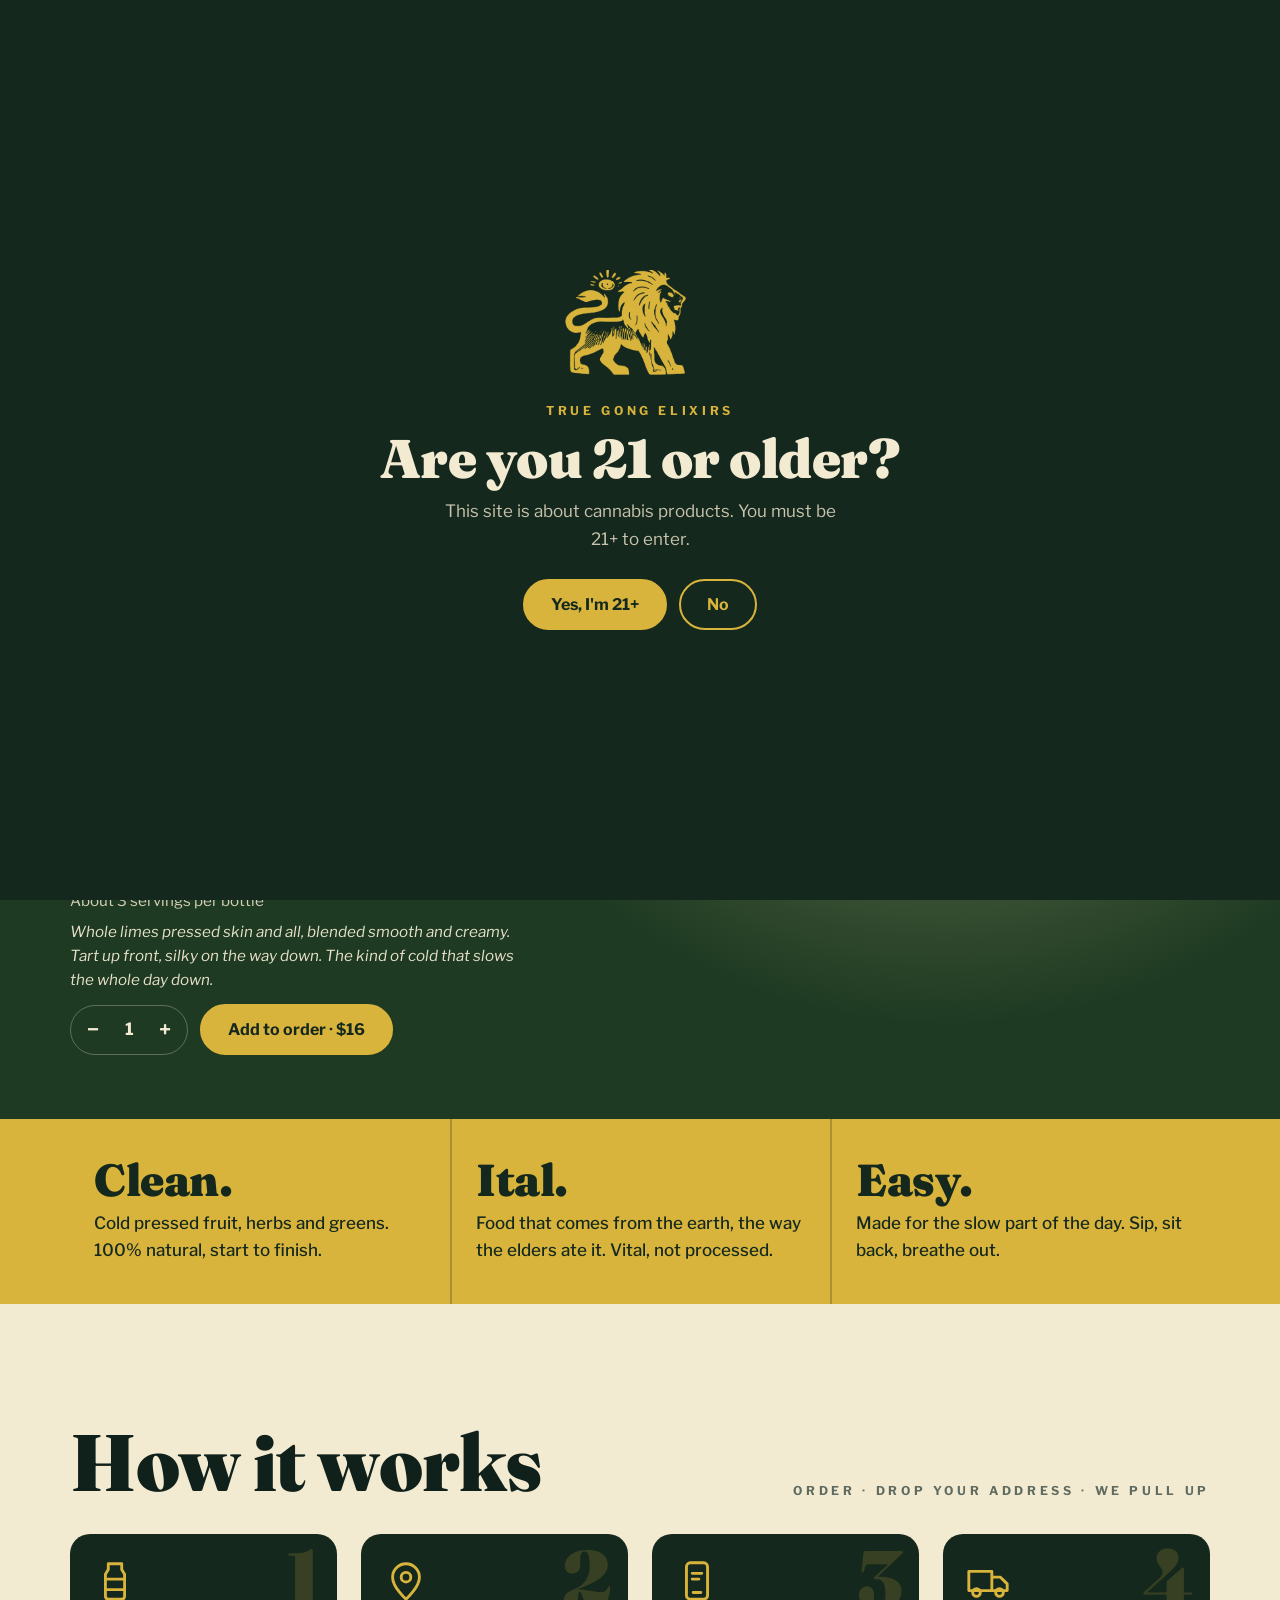
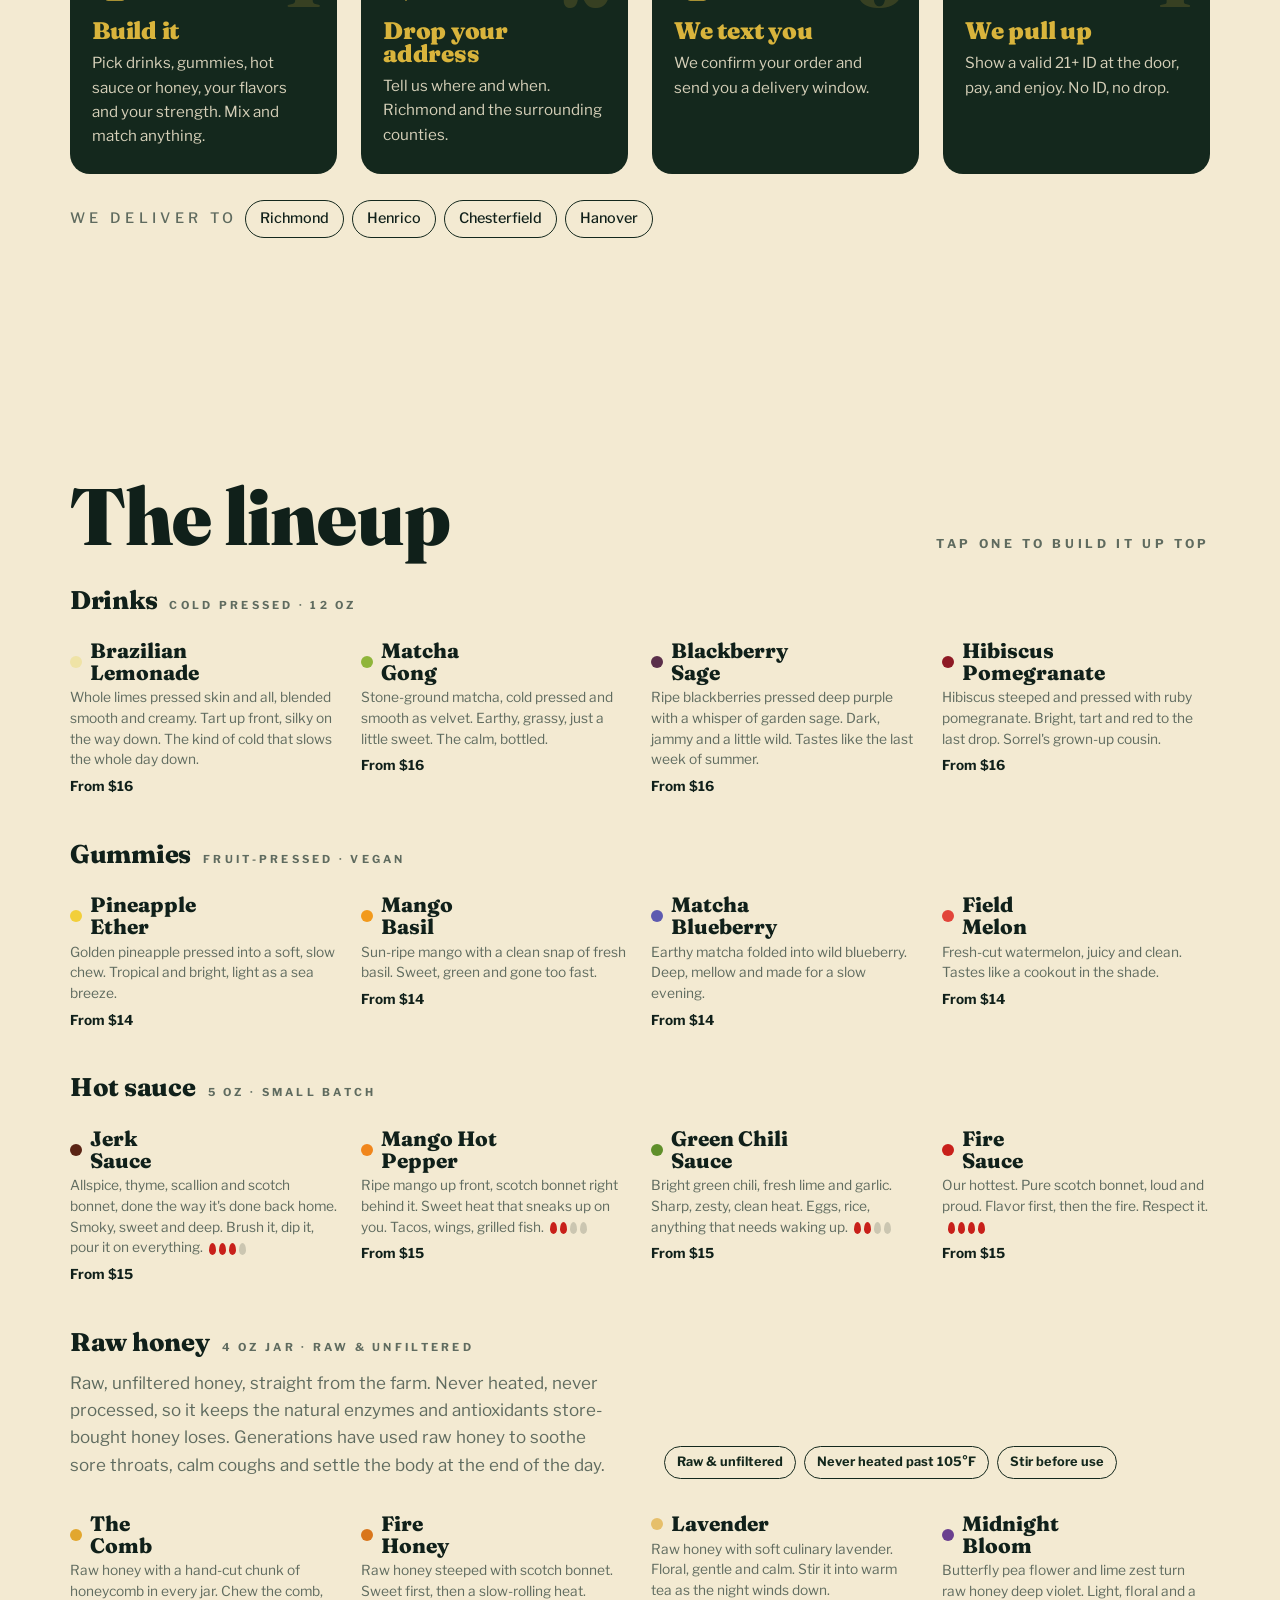
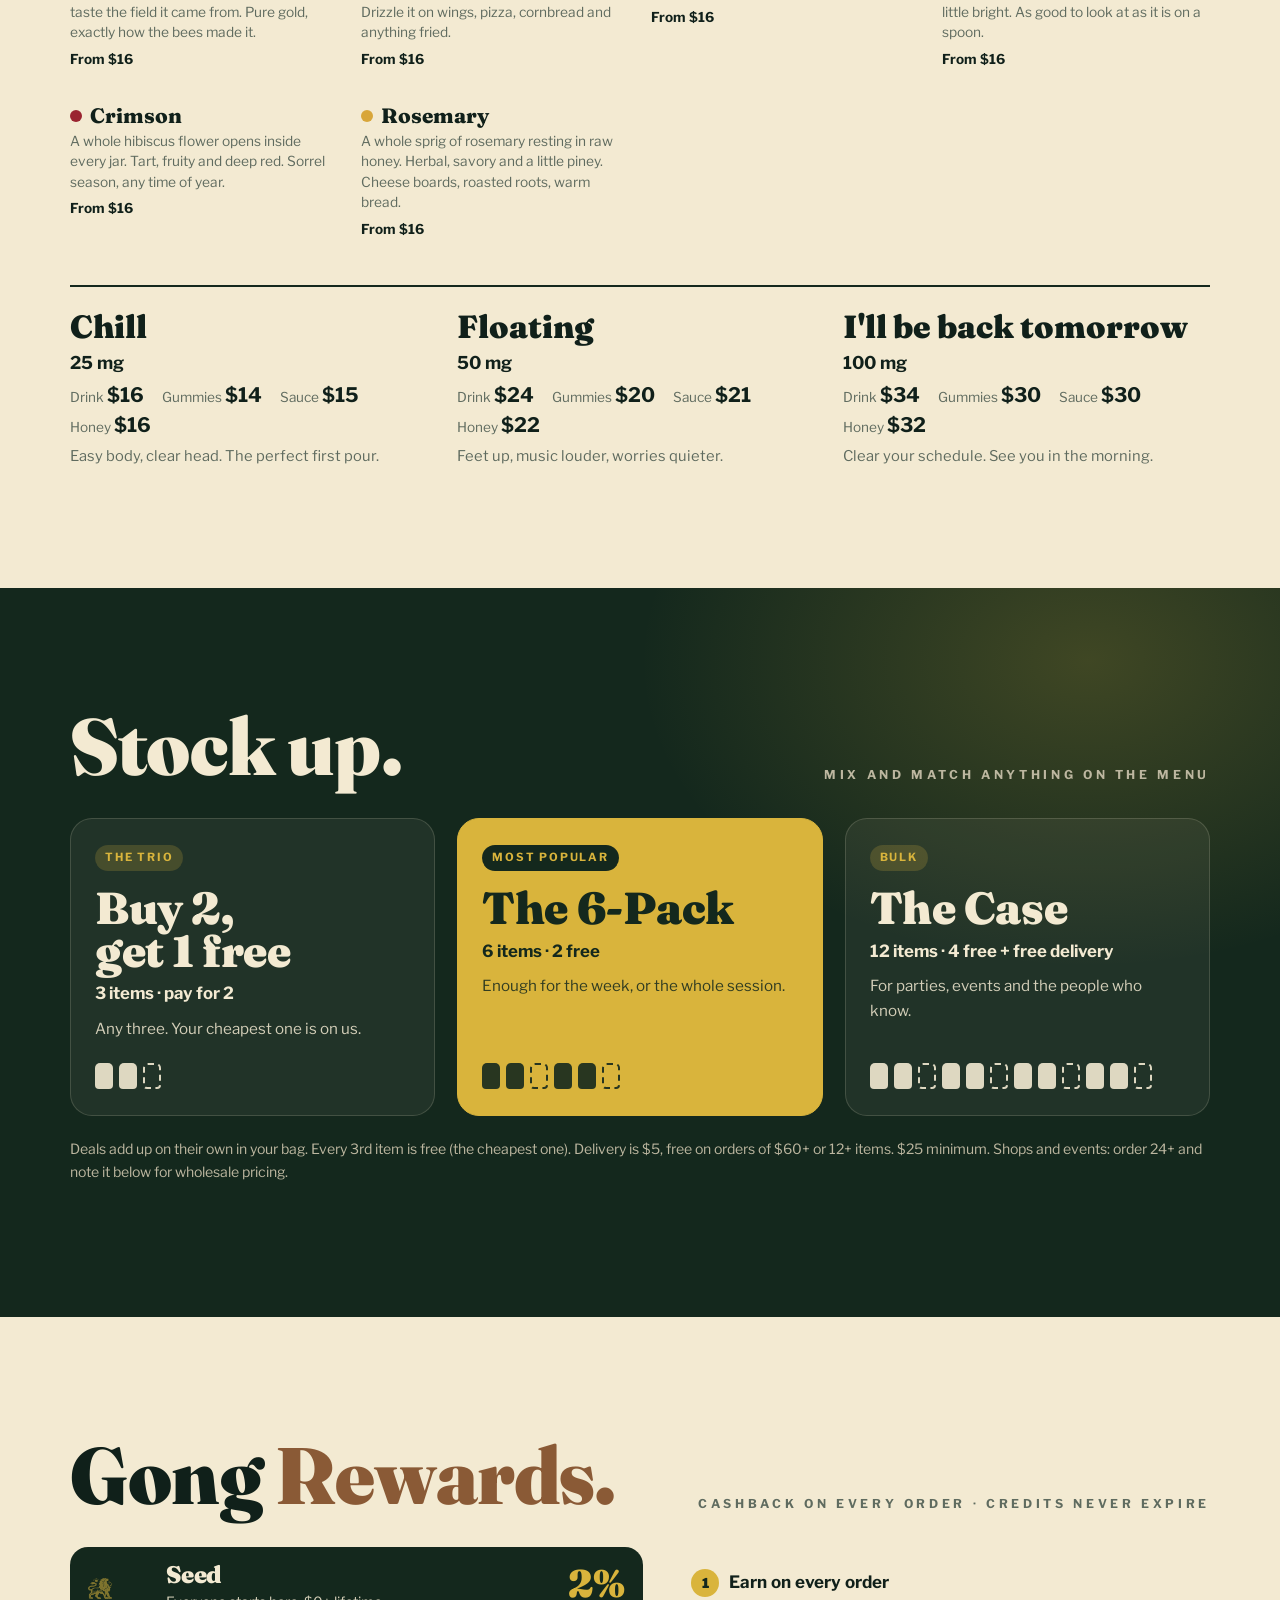
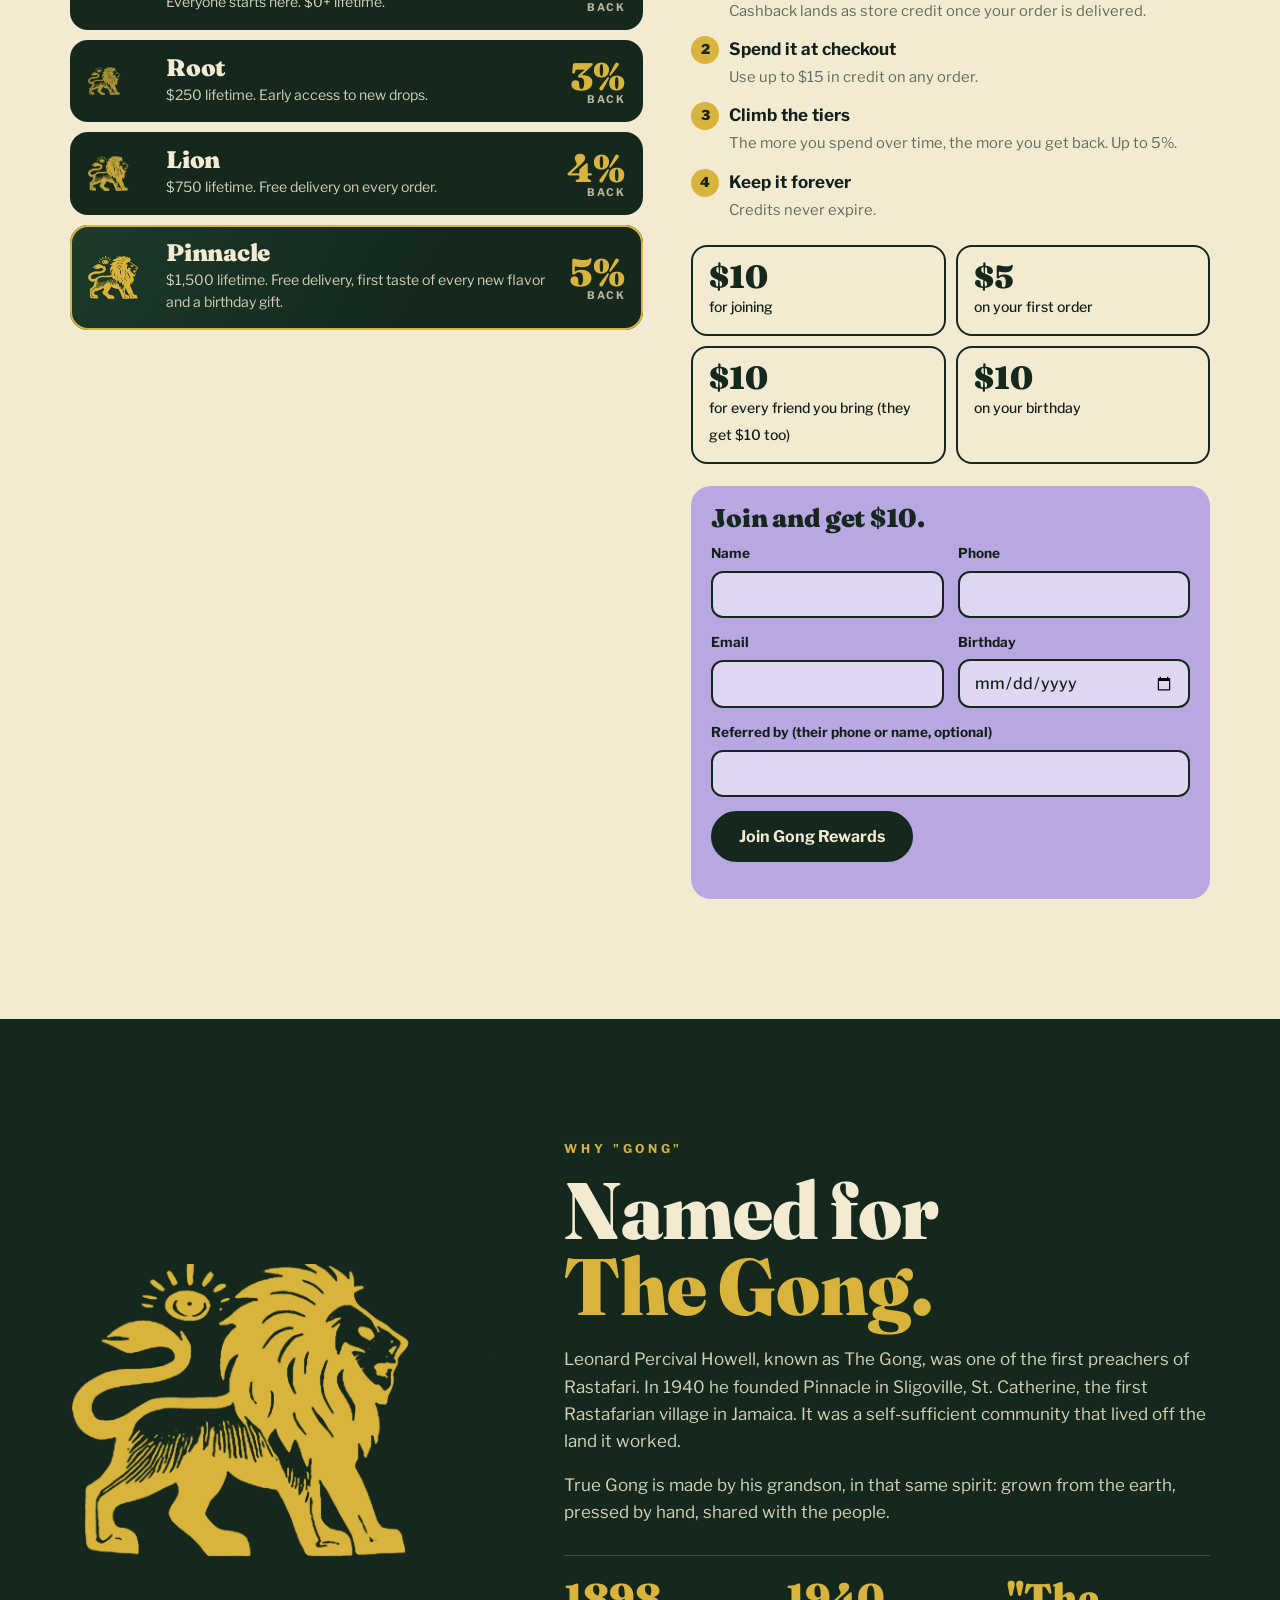
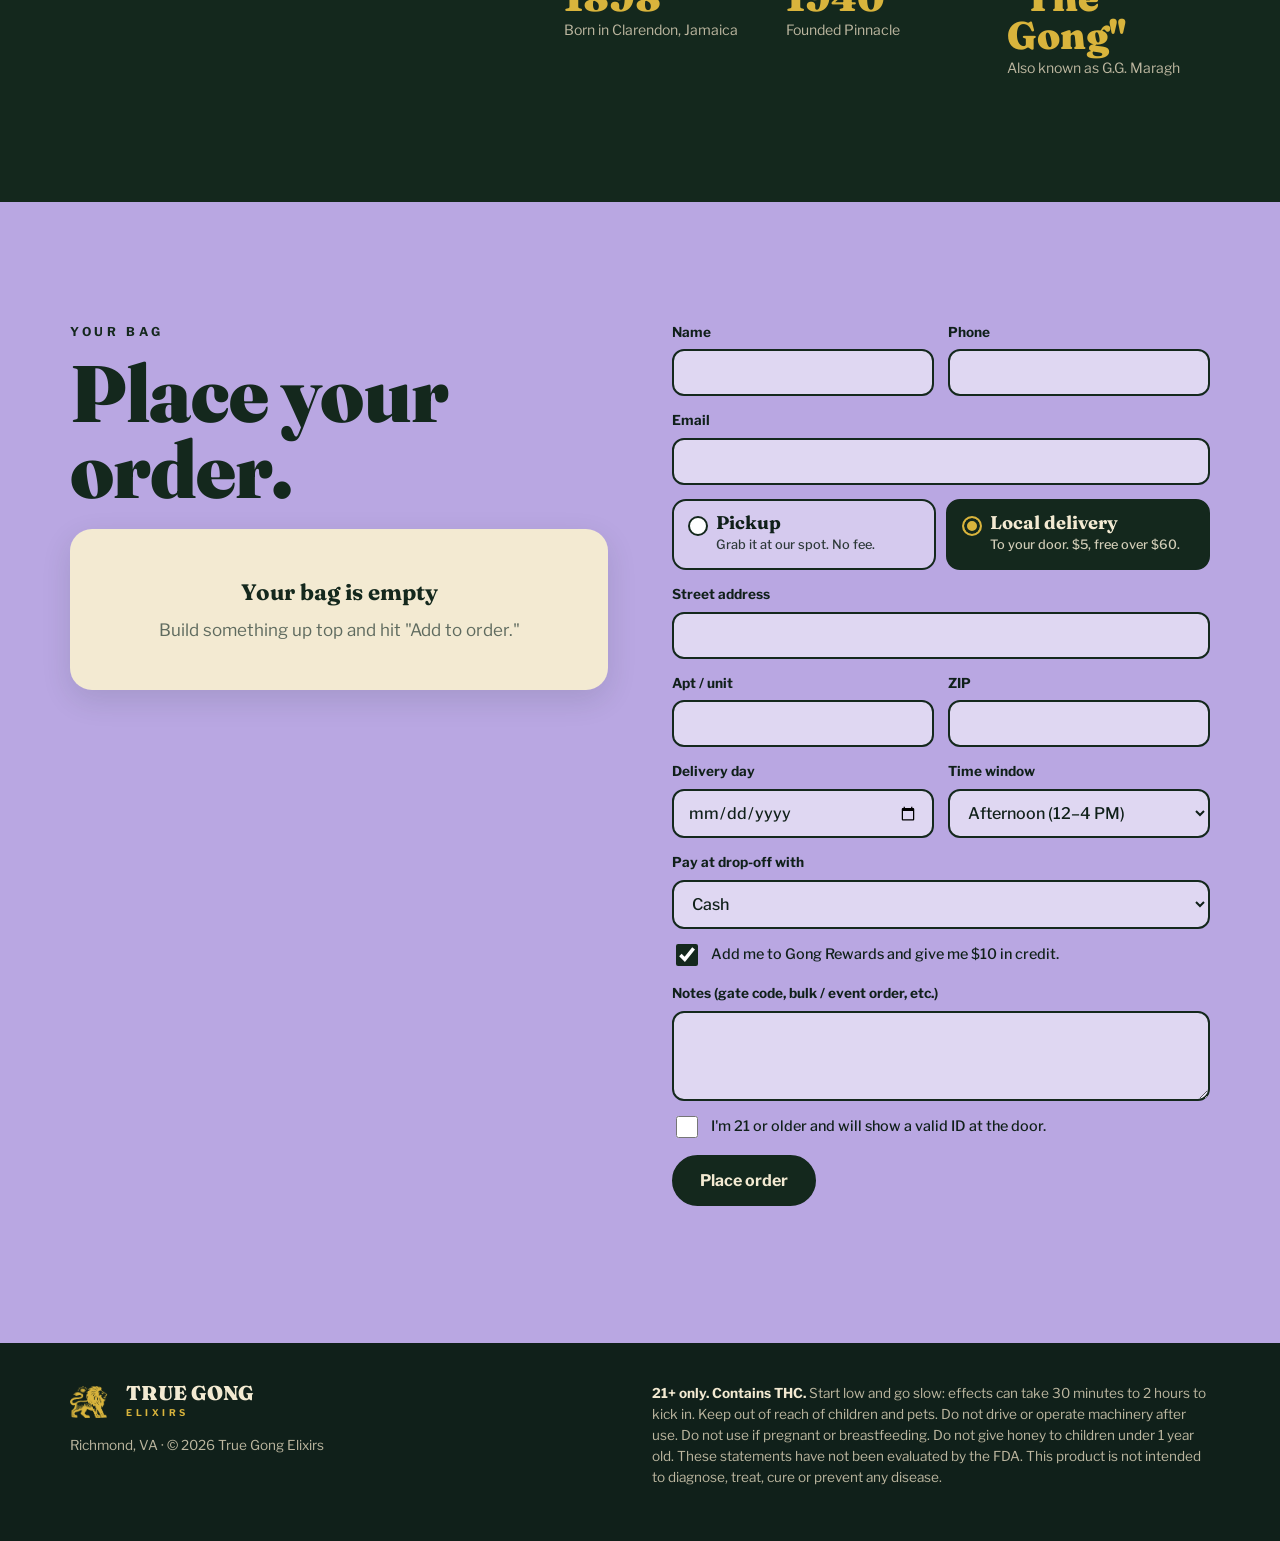
==== truegong/index.html @ 273f432e "True Gong: Gong Rewards program + pickup/delivery checkout Co-Authored-By: Claude Opus 5.5 <noreply@" ====
<!doctype html>
<html lang="en">
<head>
<meta charset="utf-8">
<meta name="viewport" content="width=device-width, initial-scale=1, viewport-fit=cover">
<title>True Gong Elixirs</title>
<meta name="description" content="True Gong Elixirs. Ital THC drinks and gummies, cold pressed and 100% natural. Made in Richmond, VA in honor of Leonard P. Howell, The Gong.">
<meta name="theme-color" content="#14281d">
<link rel="preconnect" href="https://fonts.googleapis.com">
<link rel="preconnect" href="https://fonts.gstatic.com" crossorigin>
<link href="https://fonts.googleapis.com/css2?family=Fraunces:opsz,wght@9..144,600;9..144,800;9..144,900&family=Libre+Franklin:wght@400;500;700&display=swap" rel="stylesheet">
<style>
  /* Layout: label-inspired. Forest ground, mustard + lavender label colors, cream paper. Products are drawn, not photographed. */
  :root{
    --forest:#14281d; --forest2:#1d3a29; --mustard:#d9b43c; --lav:#b9a7e2; --cream:#f3ead2; --ink:#10201a; --muted:#5f6b5f;
    --display:"Fraunces", "Bookman Old Style", Georgia, serif;
    --body:"Libre Franklin", system-ui, -apple-system, "Segoe UI", sans-serif;
    color-scheme: light;
  }
  *{box-sizing:border-box}
  [hidden]{display:none!important}
  html{scroll-behavior:smooth;-webkit-text-size-adjust:100%}
  body{margin:0;background:var(--cream);color:var(--ink);font:17px/1.6 var(--body);-webkit-font-smoothing:antialiased;overflow-x:hidden}
  a{color:inherit}
  .wrap{max-width:1180px;margin:0 auto;padding-left:max(20px,env(safe-area-inset-left));padding-right:max(20px,env(safe-area-inset-right))}
  h1,h2,h3{font-family:var(--display);font-weight:900;margin:0;line-height:.95;letter-spacing:-.01em;text-wrap:balance}
  h2{font-size:clamp(2.6rem,7vw,5rem)}
  p{margin:0 0 1em}
  .caps{font-family:var(--body);font-weight:700;font-size:.76rem;letter-spacing:.3em;text-transform:uppercase}
  :focus-visible{outline:3px solid var(--mustard);outline-offset:3px}
  .lion{display:inline-block;background:currentColor;-webkit-mask:url(img/lion.png) center/contain no-repeat;mask:url(img/lion.png) center/contain no-repeat;aspect-ratio:887/620}

  /* ===== drawn products (everything in em, so one font-size scales the whole piece) ===== */
  .art{position:relative;display:grid;place-items:end center;font-size:var(--s,10px);width:26em;height:34em;max-width:100%}
  /* bottle */
  .btl{position:relative;width:15em;height:31em;filter:drop-shadow(0 1.4em 1.6em rgba(0,0,0,.35))}
  .btl .cap{position:absolute;left:3.2em;right:3.2em;top:0;height:3.6em;border-radius:.7em .7em .3em .3em;background:repeating-linear-gradient(90deg,#141414 0 .32em,#2a2a2a .32em .5em)}
  .btl .neck{position:absolute;left:3.6em;right:3.6em;top:3.4em;height:1.6em;background:linear-gradient(90deg,rgba(0,0,0,.35),var(--liq) 30%,var(--liq) 70%,rgba(0,0,0,.35));opacity:.92}
  .btl .body{position:absolute;inset:4.6em 0 0 0;border-radius:3.6em 3.6em 2.2em 2.2em;background:
      linear-gradient(90deg,rgba(0,0,0,.28),transparent 18%,transparent 70%,rgba(0,0,0,.22)),
      linear-gradient(180deg,rgba(255,255,255,.18),transparent 30%),var(--liq);overflow:hidden;transition:background-color .5s}
  .btl .body::after{content:"";position:absolute;left:1.4em;top:2.2em;bottom:3em;width:1.3em;border-radius:1em;background:linear-gradient(180deg,rgba(255,255,255,.5),rgba(255,255,255,.05))}
  /* pouch */
  .pch{position:relative;width:19em;height:25em;margin-bottom:5em;filter:drop-shadow(0 1.4em 1.6em rgba(0,0,0,.35))}
  .pch .body{position:absolute;inset:0;border-radius:1.2em 1.2em 2.4em 2.4em;background:
      linear-gradient(90deg,rgba(0,0,0,.18),transparent 14%,transparent 80%,rgba(0,0,0,.16)),
      linear-gradient(180deg,rgba(255,255,255,.22),transparent 25%),var(--lbl);
      -webkit-mask:radial-gradient(circle at 0 2.6em,transparent .55em,#000 .6em) left/51% 100% no-repeat,radial-gradient(circle at 100% 2.6em,transparent .55em,#000 .6em) right/51% 100% no-repeat;
              mask:radial-gradient(circle at 0 2.6em,transparent .55em,#000 .6em) left/51% 100% no-repeat,radial-gradient(circle at 100% 2.6em,transparent .55em,#000 .6em) right/51% 100% no-repeat}
  .pch .zip{position:absolute;left:1em;right:1em;top:3.6em;height:.3em;border-radius:1em;background:rgba(0,0,0,.18)}
  .pch .lbl{background:transparent;inset:5em 1.6em 1.6em;box-shadow:none}
  .gums{position:absolute;left:50%;bottom:0;transform:translateX(-50%);display:flex;gap:.6em;align-items:end}
  .gum{width:5.6em;height:5.2em;border-radius:36% 36% 30% 30%;background:
      radial-gradient(circle at 30% 25%,rgba(255,255,255,.55) 0 .5em,transparent .7em),
      radial-gradient(rgba(255,255,255,.55) .09em,transparent .12em) 0 0/.7em .7em,
      linear-gradient(180deg,rgba(255,255,255,.18),rgba(0,0,0,.18)),var(--gum);
      box-shadow:inset 0 -.4em .6em rgba(0,0,0,.18),0 .6em .9em rgba(0,0,0,.28);transition:background-color .5s}
  .gum:nth-child(1){transform:rotate(-10deg) translateY(-.2em)} .gum:nth-child(2){transform:translateY(-.9em);width:6.2em;height:5.8em} .gum:nth-child(3){transform:rotate(9deg)}
  /* woozy hot sauce bottle */
  .woz{position:relative;width:12em;height:31em;filter:drop-shadow(0 1.4em 1.6em rgba(0,0,0,.35))}
  .woz .cap{position:absolute;left:4em;right:4em;top:0;height:3.4em;border-radius:.6em .6em .2em .2em;background:repeating-linear-gradient(90deg,#141414 0 .3em,#2b2b2b .3em .46em)}
  .woz .band{position:absolute;left:3.9em;right:3.9em;top:3.2em;height:1.6em;background:var(--lbl);opacity:.95}
  .woz .neck{position:absolute;left:4.3em;right:4.3em;top:4.6em;height:6em;background:linear-gradient(90deg,rgba(0,0,0,.3),var(--liq) 35%,var(--liq) 65%,rgba(0,0,0,.3))}
  .woz .body{position:absolute;inset:9.6em 0 0 0;border-radius:5em 5em 1.4em 1.4em / 3.6em 3.6em 1.4em 1.4em;background:
      linear-gradient(90deg,rgba(0,0,0,.3),transparent 20%,transparent 72%,rgba(0,0,0,.24)),
      linear-gradient(180deg,rgba(255,255,255,.16),transparent 30%),var(--liq);overflow:hidden}
  .woz .body::after{content:"";position:absolute;left:1.1em;top:3em;bottom:2.4em;width:1em;border-radius:1em;background:linear-gradient(180deg,rgba(255,255,255,.45),rgba(255,255,255,.04))}
  .woz .lbl{inset:14.2em .9em 2em;padding:.6em .5em}
  .woz .lbl .tg{font-size:2.15em} .woz .lbl .ex{font-size:.66em;letter-spacing:.28em} .woz .lbl .lion{width:5.6em;margin:.3em 0} .woz .lbl .fl{font-size:1.15em} .woz .lbl .mg{font-size:.78em}
  .heat{display:inline-flex;gap:3px;margin-left:6px;vertical-align:middle}
  .heat i{width:7px;height:12px;border-radius:50%/60% 60% 40% 40%;background:rgba(20,40,29,.18)}
  .heat i.on{background:#c8201a}

  /* honey jar */
  .jar{position:relative;width:17em;height:24em;filter:drop-shadow(0 1.4em 1.6em rgba(0,0,0,.35))}
  .jar .lid{position:absolute;left:1.6em;right:1.6em;top:0;height:3.2em;border-radius:.8em .8em .3em .3em;background:repeating-linear-gradient(90deg,#9c7a36 0 .35em,#e7cf8f .35em .6em,#b8924a .6em .9em)}
  .jar .rim{position:absolute;left:1.2em;right:1.2em;top:2.9em;height:.9em;border-radius:.3em;background:#7a5d27}
  .jar .body{position:absolute;inset:3.4em 0 0 0;border-radius:2.6em 2.6em 2.2em 2.2em;background:
      linear-gradient(90deg,rgba(0,0,0,.22),transparent 18%,transparent 74%,rgba(0,0,0,.2)),
      linear-gradient(180deg,rgba(255,255,255,.22),transparent 25%),var(--liq);overflow:hidden}
  .jar .body::after{content:"";position:absolute;left:1.2em;top:1.6em;bottom:2em;width:1em;border-radius:1em;background:linear-gradient(180deg,rgba(255,255,255,.55),rgba(255,255,255,.05))}
  .jar .deco{position:absolute;left:2em;right:2em;top:4.4em;height:5.6em;display:grid;place-items:center}
  .jar .deco svg{width:100%;height:100%}
  .jar .lbl{inset:10.6em 1.6em 2em;padding:.5em}
  .jar .lbl .tg{font-size:2em} .jar .lbl .ex{font-size:.62em;letter-spacing:.28em;margin:.35em 0 .1em} .jar .lbl .lion{width:4.6em;margin:.2em 0} .jar .lbl .fl{font-size:1.1em} .jar .lbl .mg{font-size:.72em;margin-top:.45em;padding-top:.35em}
  .honey-intro{display:grid;grid-template-columns:1fr 1fr;gap:clamp(16px,4vw,48px);align-items:end;margin-bottom:22px}
  @media (max-width:760px){.honey-intro{grid-template-columns:1fr}}
  .honey-intro>*{min-width:0}
  .honey-intro p{margin:0;color:var(--muted)}
  .honey-intro .rules{display:flex;flex-wrap:wrap;gap:8px}
  .honey-intro .rules span{border:1.5px solid var(--forest);border-radius:999px;padding:5px 12px;font-size:.8rem;font-weight:700;color:var(--forest)}

  /* shared label */
  .lbl{position:absolute;inset:9em 1.5em 3.4em;border-radius:1.1em;background:var(--lbl);color:var(--forest);display:flex;flex-direction:column;align-items:center;justify-content:center;text-align:center;padding:.8em;box-shadow:0 .1em .3em rgba(0,0,0,.18);transition:background-color .5s}
  .lbl .tg{font-family:var(--display);font-weight:900;font-size:2.7em;line-height:.86;letter-spacing:-.01em}
  .lbl .ex{font-weight:700;font-size:.78em;letter-spacing:.34em;margin:.5em 0 .2em}
  .lbl .lion{width:7.4em;margin:.4em 0}
  .lbl .fl{font-family:var(--display);font-weight:800;font-size:1.45em;line-height:1;text-transform:uppercase;margin-top:.2em}
  .lbl .mg{margin-top:.7em;font-weight:700;font-size:.9em;letter-spacing:.12em;border-top:.12em solid currentColor;padding-top:.45em;width:100%}
  .pch .lbl .tg{font-size:3.2em} .pch .lbl .lion{width:8.4em} .pch .lbl .fl{font-size:1.7em}

  /* ===== age gate ===== */
  .gate{position:fixed;inset:0;z-index:100;background:var(--forest);color:var(--cream);display:grid;place-items:center;text-align:center;padding:24px max(20px,env(safe-area-inset-left))}
  .gate .lion{width:150px;color:var(--mustard);margin:0 auto 18px}
  .gate h2{font-size:clamp(2.2rem,8vw,3.4rem)}
  .gate p{color:#c9c3ad;max-width:34ch;margin:14px auto 26px}
  .gate .row{display:flex;gap:12px;justify-content:center;flex-wrap:wrap}
  .btn{display:inline-block;font:700 1rem var(--body);padding:14px 26px;border-radius:999px;border:2px solid var(--mustard);background:var(--mustard);color:var(--forest);text-decoration:none;cursor:pointer;transition:transform .15s}
  .btn:hover{transform:translateY(-2px)}
  .btn.ghost{background:transparent;color:var(--mustard)}
  .btn.dark{background:var(--forest);border-color:var(--forest);color:var(--cream)}
  #gate-no{margin-top:18px;color:var(--mustard)}

  /* ===== header ===== */
  body::before{content:"";position:fixed;inset:0 0 auto;height:env(safe-area-inset-top,0px);background:var(--forest);z-index:41}
  header{position:sticky;top:env(safe-area-inset-top,0px);z-index:40;background:rgba(20,40,29,.95);backdrop-filter:blur(10px);-webkit-backdrop-filter:blur(10px);color:var(--cream)}
  .bar{display:flex;justify-content:space-between;align-items:center;gap:16px;height:60px}
  .mark{display:flex;align-items:center;gap:10px;text-decoration:none}
  .mark .lion{width:46px;color:var(--mustard)}
  .mark b{font-family:var(--display);font-weight:900;font-size:1.25rem;line-height:1}
  .mark small{display:block;font-size:.58rem;letter-spacing:.38em;font-weight:700;color:var(--mustard)}
  .bar nav{display:flex;gap:24px;font-weight:500;font-size:.92rem}
  .bar nav a{text-decoration:none;opacity:.8} .bar nav a:hover{opacity:1;color:var(--mustard)}
  @media (max-width:700px){.bar nav .opt{display:none}}

  /* ===== hero builder ===== */
  .hero{background:var(--forest);color:var(--cream);position:relative;overflow:hidden;transition:background-color .6s}
  .hero::before{content:"";position:absolute;inset:0;background:radial-gradient(55% 60% at 74% 48%,var(--glow,rgba(217,180,60,.35)),transparent 72%);transition:background .6s;pointer-events:none}
  .hero-in{position:relative;display:grid;grid-template-columns:1fr 1fr;gap:clamp(20px,4vw,56px);align-items:center;padding-block:clamp(34px,6vw,64px)}
  @media (max-width:860px){.hero-in{grid-template-columns:1fr}}
  .hero-in>*{min-width:0}
  .hero h1{font-size:clamp(2.8rem,8vw,5.4rem)}
  .hero h1 em{font-style:normal;color:var(--mustard)}
  .hero .lede{color:#d6d0b9;max-width:42ch;margin-top:14px}
  .step{margin-top:22px}
  .step .caps{color:var(--mustard);display:block;margin-bottom:10px}
  .seg{display:inline-flex;flex-wrap:wrap;background:rgba(0,0,0,.25);border-radius:26px;padding:4px}
  .seg button{font:700 .9rem var(--body);color:var(--cream);background:transparent;border:0;border-radius:999px;padding:10px 14px;cursor:pointer}
  @media (max-width:420px){.seg button{padding:10px 11px;font-size:.86rem}}
  .seg button[aria-pressed="true"]{background:var(--mustard);color:var(--forest)}
  .chips{display:flex;flex-wrap:wrap;gap:8px}
  .chip{display:flex;align-items:center;gap:8px;border:1.5px solid rgba(243,234,210,.28);background:rgba(0,0,0,.15);color:var(--cream);border-radius:999px;padding:7px 14px 7px 8px;font:500 .88rem var(--body);cursor:pointer}
  .chip i{width:20px;height:20px;border-radius:50%;background:var(--c);box-shadow:inset 0 0 0 2px rgba(255,255,255,.25)}
  .chip[aria-pressed="true"]{border-color:var(--mustard);background:rgba(217,180,60,.18)}
  .doses{display:grid;grid-template-columns:repeat(3,1fr);gap:8px}
  .dose{text-align:left;border:1.5px solid rgba(243,234,210,.28);background:rgba(0,0,0,.15);color:var(--cream);border-radius:14px;padding:12px 12px 10px;cursor:pointer;font:inherit;min-width:0}
  .dose b{display:block;font-family:var(--display);font-weight:800;font-size:clamp(1rem,2.4vw,1.2rem);line-height:1.05}
  .dose .n{display:block;font-weight:700;font-size:1.5rem;margin-top:6px;font-variant-numeric:tabular-nums}
  .dose .n small{font-size:.7rem;letter-spacing:.1em;opacity:.8}
  .dose .lvl{display:flex;gap:4px;margin-top:6px}
  .dose .lvl i{height:5px;flex:1;border-radius:3px;background:rgba(243,234,210,.2)}
  .dose .lvl i.on{background:var(--mustard)}
  .dose[aria-pressed="true"]{border-color:var(--mustard);background:rgba(217,180,60,.18)}
  .pick{margin-top:22px;display:flex;align-items:center;gap:16px;flex-wrap:wrap}

  .pick .sum b{color:var(--cream)}
  .stage{display:grid;place-items:center}
  .stage .art{--s:clamp(8px,2.2vw,13px);animation:float 6s ease-in-out infinite}
  @keyframes float{50%{transform:translateY(-10px)}}
  @media (max-width:860px){.stage{order:-1}.stage .art{--s:clamp(7px,2.3vw,10px)}}

  /* mantra */
  .mantra{background:var(--mustard);color:var(--forest)}
  .mantra .wrap{display:grid;grid-template-columns:repeat(3,1fr)}
  @media (max-width:700px){.mantra .wrap{grid-template-columns:1fr}}
  .m{padding:clamp(26px,4vw,40px) clamp(4px,2vw,24px);border-left:2px solid rgba(20,40,29,.25)}
  .m:first-child{border-left:0}
  @media (max-width:700px){.m{border-left:0;border-top:2px solid rgba(20,40,29,.25)}.m:first-child{border-top:0}}
  .m h3{font-size:clamp(2rem,5vw,2.8rem)}
  .m p{margin:8px 0 0;font-weight:500;max-width:30ch}

  section{padding-block:clamp(64px,10vw,120px)}
  .head{display:flex;justify-content:space-between;align-items:end;gap:20px;flex-wrap:wrap;margin-bottom:34px}
  .head .caps{color:var(--muted)}

  /* lineup */
  .row-h{font-family:var(--display);font-weight:800;font-size:1.6rem;margin:0 0 16px;display:flex;align-items:baseline;gap:12px}
  .row-h .caps{color:var(--muted);font-size:.68rem}
  .grid{display:grid;grid-template-columns:repeat(4,1fr);gap:clamp(12px,2vw,22px);margin-bottom:44px}
  @media (max-width:860px){.grid{grid-template-columns:repeat(2,1fr)}}
  .card{min-width:0;display:flex;flex-direction:column;cursor:pointer;background:none;border:0;padding:0;text-align:left;font:inherit;color:inherit}
  .card .ph{display:grid;place-items:center;aspect-ratio:3/4;container-type:inline-size;border-radius:18px;background:var(--forest2);overflow:hidden;max-width:100%;position:relative}
  .card .ph::before{content:"";position:absolute;inset:0;background:radial-gradient(60% 55% at 50% 55%,var(--glow),transparent 75%)}
  .card .art{--s:calc(100cqw / 31);transition:transform .5s cubic-bezier(.2,.7,.2,1)}
  .card:hover .art{transform:translateY(-6px) rotate(-2deg)}
  .card .nm{display:flex;align-items:center;gap:8px;margin-top:12px}
  .card .nm i{flex:0 0 12px;height:12px;border-radius:50%;background:var(--c)}
  .card .nm b{font-family:var(--display);font-weight:800;font-size:clamp(1.05rem,2.2vw,1.3rem);line-height:1.05}
  .card .nt{color:var(--muted);font-size:.86rem;line-height:1.5;margin-top:4px}
  .buy .desc{display:inline-block;margin-top:6px;font-style:italic;color:#e8e1c9;max-width:46ch}
  .tiers{display:grid;grid-template-columns:repeat(3,1fr);gap:clamp(10px,2vw,20px);border-top:2px solid var(--forest);padding-top:24px}
  @media (max-width:700px){.tiers{grid-template-columns:1fr}}
  .tier b{font-family:var(--display);font-weight:900;font-size:clamp(1.5rem,3.5vw,2rem);display:block;line-height:1}
  .tier .n{font-weight:700;font-size:1.1rem;margin-top:6px;font-variant-numeric:tabular-nums}
  .tier p{color:var(--muted);font-size:.92rem;margin:6px 0 0}

  /* the gong */
  .gong{background:var(--forest);color:var(--cream)}
  .gong .wrap{display:grid;grid-template-columns:.8fr 1.2fr;gap:clamp(28px,5vw,80px);align-items:center}
  @media (max-width:820px){.gong .wrap{grid-template-columns:1fr}}
  .gong .wrap>*{min-width:0}
  .gong .wrap>.lion{width:100%;max-width:420px;color:var(--mustard)}
  .gong h2 em{font-style:normal;color:var(--mustard)}
  .gong p{color:#d6d0b9;max-width:56ch}
  .facts{display:grid;grid-template-columns:repeat(3,1fr);gap:18px;margin-top:28px;border-top:1px solid rgba(243,234,210,.2);padding-top:22px}
  @media (max-width:520px){.facts{grid-template-columns:1fr}}
  .facts b{display:block;font-family:var(--display);font-weight:900;font-size:clamp(1.8rem,4vw,2.4rem);color:var(--mustard);line-height:1;font-variant-numeric:tabular-nums}
  .facts span{font-size:.88rem;color:#bdb7a0}

  /* waitlist */
  .list{background:var(--lav)}
  .list .wrap{display:grid;grid-template-columns:1fr 1.1fr;gap:clamp(28px,5vw,72px);align-items:start}
  @media (max-width:820px){.list .wrap{grid-template-columns:1fr}}
  .list .wrap>*{min-width:0}
  .list h2{color:var(--forest)}
  form{display:grid;grid-template-columns:1fr 1fr;gap:14px}
  form .full{grid-column:1/-1}
  @media (max-width:520px){form{grid-template-columns:1fr}}
  label{display:grid;gap:6px;font-weight:700;font-size:.85rem}
  input,select,textarea{width:100%;font:500 16px var(--body);color:var(--ink);background:rgba(255,255,255,.55);border:2px solid var(--forest);border-radius:12px;padding:12px 14px}
  textarea{min-height:90px;resize:vertical}
  .hp{position:absolute;left:-9999px}
  #w-status{font-weight:700;margin-top:10px}


  /* price on dose cards + add-to-order */
  .dose .pr{display:block;font-size:.85rem;color:var(--mustard);font-weight:700;margin-top:4px;font-variant-numeric:tabular-nums}
  .buy{margin-top:22px;display:flex;align-items:center;gap:12px;flex-wrap:wrap}
  .qty{display:inline-flex;align-items:center;border:1.5px solid rgba(243,234,210,.3);border-radius:999px;overflow:hidden}
  .qty button{width:44px;height:48px;background:transparent;border:0;color:var(--cream);font:700 1.3rem var(--body);cursor:pointer}
  .qty span{min-width:28px;text-align:center;font-weight:700;font-variant-numeric:tabular-nums}
  .buy .sum{flex:1 1 100%;color:#d6d0b9;font-size:.95rem;min-width:0;display:flex;gap:12px;align-items:center}
  .mini{display:none;width:64px;height:84px;flex:0 0 64px;place-items:end center}
  .mini .art{--s:2.4px}
  @media (max-width:860px){.mini{display:grid}}

  /* how it works */
  .how{background:var(--cream)}
  .steps{display:grid;grid-template-columns:repeat(4,1fr);gap:clamp(14px,2vw,24px);counter-reset:s}
  @media (max-width:900px){.steps{grid-template-columns:repeat(2,1fr)}}
  @media (max-width:520px){.steps{grid-template-columns:1fr}}
  .stp{position:relative;background:var(--forest);color:var(--cream);border-radius:20px;padding:24px 22px 26px;min-width:0;overflow:hidden}
  .stp::before{counter-increment:s;content:counter(s);position:absolute;right:16px;top:4px;font-family:var(--display);font-weight:900;font-size:5rem;line-height:1;color:rgba(217,180,60,.18)}
  .stp svg{width:46px;height:46px;display:block;margin-bottom:16px}
  .stp h3{font-size:1.5rem;color:var(--mustard)}
  .stp p{color:#d6d0b9;margin:8px 0 0;font-size:.95rem}
  .area{display:flex;flex-wrap:wrap;gap:8px;margin-top:26px;align-items:center}
  .area span{border:1.5px solid var(--forest);border-radius:999px;padding:6px 14px;font-weight:500;font-size:.9rem}
  .area .caps{border:0;padding:0;color:var(--muted)}

  /* prices in lineup + tiers */
  .card .from{font-weight:700;font-size:.85rem;margin-top:6px;font-variant-numeric:tabular-nums}
  .tier .prs{display:flex;flex-wrap:wrap;gap:6px 18px;margin-top:8px;font-variant-numeric:tabular-nums}
  .tier .prs span{font-size:.85rem;color:var(--muted)} .tier .prs b{font-family:var(--body);font-size:1.25rem;display:inline;font-weight:700;color:var(--ink)}

  /* deals */
  .deals{background:var(--forest);color:var(--cream);position:relative;overflow:hidden}
  .deals::before{content:"";position:absolute;inset:0;background:radial-gradient(50% 60% at 85% 10%,rgba(217,180,60,.22),transparent 70%)}
  .deals .wrap{position:relative}
  .deals .head .caps{color:#bdb7a0}
  .dgrid{display:grid;grid-template-columns:repeat(3,1fr);gap:clamp(12px,2vw,22px)}
  @media (max-width:860px){.dgrid{grid-template-columns:1fr}}
  .deal{border-radius:22px;padding:26px 24px;background:rgba(243,234,210,.06);border:1.5px solid rgba(243,234,210,.16);display:flex;flex-direction:column;min-width:0}
  .deal.hot{background:var(--mustard);color:var(--forest);border-color:var(--mustard)}
  .deal .tag{align-self:flex-start;font-weight:700;font-size:.7rem;letter-spacing:.16em;text-transform:uppercase;padding:4px 10px;border-radius:999px;background:rgba(217,180,60,.2);color:var(--mustard)}
  .deal.hot .tag{background:var(--forest);color:var(--mustard)}
  .deal h3{font-size:clamp(2rem,4.6vw,2.8rem);margin-top:16px}
  .deal .math{font-weight:700;font-size:1.05rem;margin-top:8px}
  .deal p{margin:10px 0 0;opacity:.85;font-size:.95rem}
  .pips{display:flex;gap:6px;margin-top:auto;padding-top:22px;flex-wrap:wrap}
  .pips i{width:18px;height:26px;border-radius:5px 5px 4px 4px;background:currentColor;opacity:.9}
  .pips i.free{background:transparent;border:2px dashed currentColor;opacity:.9}
  .fine{color:#bdb7a0;font-size:.88rem;margin-top:22px}

  /* order */
  .order{background:var(--lav)}
  .order .wrap{display:grid;grid-template-columns:1fr 1fr;gap:clamp(28px,5vw,64px);align-items:start}
  @media (max-width:900px){.order .wrap{grid-template-columns:1fr}}
  .order .wrap>*{min-width:0}
  .order h2{color:var(--forest)}
  .bag{background:var(--cream);border-radius:22px;padding:20px;margin-top:22px;box-shadow:0 10px 30px rgba(20,40,29,.12)}
  .line{display:grid;grid-template-columns:56px 1fr auto;gap:12px;align-items:center;padding:10px 0;border-bottom:1px solid rgba(20,40,29,.12)}
  .line:last-of-type{border-bottom:0}
  .line .th{width:56px;height:72px;display:grid;place-items:end center;background:var(--forest2);border-radius:10px;overflow:hidden}
  .line .th .art{--s:2.1px}
  .line b{display:block;font-family:var(--display);font-weight:800;line-height:1.1}
  .line small{display:block;color:var(--muted);font-size:.82rem}
  .line .r{text-align:right;font-variant-numeric:tabular-nums}
  .line .qty{border-color:rgba(20,40,29,.3);margin-top:6px}
  .line .qty button{color:var(--forest);width:34px;height:34px;font-size:1.05rem}
  .empty{text-align:center;padding:26px 10px;color:var(--muted)}
  .empty b{display:block;font-family:var(--display);font-size:1.4rem;color:var(--forest);margin-bottom:6px}
  .prog{margin:14px 0 4px;font-weight:700;font-size:.9rem;color:var(--forest)}
  .bar2{height:8px;border-radius:8px;background:rgba(20,40,29,.12);overflow:hidden}
  .bar2 i{display:block;height:100%;background:var(--mustard);transition:width .4s}
  .tot{margin-top:14px;display:grid;gap:6px;font-variant-numeric:tabular-nums}
  .tot div{display:flex;justify-content:space-between}
  .tot .save{color:#2f7a3d;font-weight:700}
  .tot .grand{border-top:2px solid var(--forest);padding-top:10px;margin-top:4px;font-family:var(--display);font-weight:900;font-size:1.6rem}
  .chk{display:flex;gap:10px;align-items:flex-start;font-weight:500;font-size:.9rem}
  .chk input{width:22px;height:22px;flex:0 0 22px;margin-top:1px;accent-color:var(--forest)}
  .warn{color:#8e1a24;font-weight:700}

  /* checkout method */
  .method{display:grid;grid-template-columns:1fr 1fr;gap:10px}
  .mopt{position:relative;display:block;cursor:pointer}
  .mopt input{position:absolute;opacity:0;width:1px;height:1px}
  .mopt span{display:block;height:100%;border:2px solid var(--forest);border-radius:14px;padding:12px 14px 12px 42px;background:rgba(255,255,255,.4);font-weight:500;position:relative}
  .mopt span::before{content:"";position:absolute;left:14px;top:15px;width:16px;height:16px;border-radius:50%;border:2px solid var(--forest);background:#fff}
  .mopt input:checked + span{background:var(--forest);color:var(--cream)}
  .mopt input:checked + span::before{border-color:var(--mustard);background:var(--mustard);box-shadow:inset 0 0 0 3px var(--forest)}
  .mopt input:focus-visible + span{outline:3px solid var(--mustard);outline-offset:2px}
  .mopt b{display:block;font-family:var(--display);font-size:1.15rem;line-height:1.1}
  .mopt small{display:block;font-size:.8rem;opacity:.85;margin-top:2px}
  .pickbox{border:2px dashed var(--forest);border-radius:14px;padding:14px 16px;font-size:.92rem}
  .pickbox b{display:block;font-family:var(--display);font-size:1.1rem}
  .subgrid{display:grid;grid-template-columns:1fr 1fr;gap:14px}
  .subgrid .full{grid-column:1/-1}
  @media (max-width:520px){.subgrid{grid-template-columns:1fr}}
  .earn{margin-top:12px;display:flex;align-items:center;gap:10px;background:var(--forest);color:var(--cream);border-radius:12px;padding:10px 14px;font-weight:700;font-size:.92rem}
  .earn .lion{width:30px;color:var(--mustard);flex:0 0 30px}
  .earn em{font-style:normal;color:var(--mustard)}

  /* rewards */
  .rewards{background:var(--cream)}
  .rgrid{display:grid;grid-template-columns:1.05fr .95fr;gap:clamp(20px,4vw,48px);align-items:start}
  @media (max-width:900px){.rgrid{grid-template-columns:1fr}}
  .rgrid>*{min-width:0}
  .ladder{display:grid;gap:10px}
  .tierc{display:grid;grid-template-columns:64px 1fr auto;gap:14px;align-items:center;background:var(--forest);color:var(--cream);border-radius:18px;padding:16px 18px;position:relative;overflow:hidden}
  .tierc .lion{color:var(--mustard)}
  .tierc:nth-child(1) .lion{width:30px;opacity:.55} .tierc:nth-child(2) .lion{width:40px;opacity:.75} .tierc:nth-child(3) .lion{width:50px;opacity:.9} .tierc:nth-child(4) .lion{width:62px}
  .tierc:nth-child(4){background:linear-gradient(120deg,#1d3a29,#14281d 60%);box-shadow:inset 0 0 0 2px var(--mustard)}
  .tierc h3{font-size:1.5rem;line-height:1}
  .tierc p{margin:4px 0 0;font-size:.88rem;color:#d6d0b9}
  .tierc .rate{font-family:var(--display);font-weight:900;font-size:clamp(1.8rem,4vw,2.4rem);color:var(--mustard);line-height:1;text-align:right}
  .tierc .rate small{display:block;font-family:var(--body);font-weight:700;font-size:.66rem;letter-spacing:.14em;text-transform:uppercase;color:#bdb7a0}
  .perks2{display:grid;grid-template-columns:repeat(2,1fr);gap:10px;margin-top:22px}
  .bonus{border:2px solid var(--forest);border-radius:16px;padding:14px 16px}
  .bonus b{display:block;font-family:var(--display);font-weight:900;font-size:2rem;line-height:1;color:var(--forest)}
  .bonus span{font-size:.88rem;font-weight:500}
  .howr{list-style:none;margin:22px 0 0;padding:0;display:grid;gap:12px}
  .howr li{display:grid;grid-template-columns:28px 1fr;gap:10px;align-items:start}
  .howr li i{width:28px;height:28px;border-radius:50%;background:var(--mustard);color:var(--forest);display:grid;place-items:center;font-style:normal;font-weight:900;font-size:.85rem}
  .howr b{display:block}
  .howr span{color:var(--muted);font-size:.92rem}
  .join{margin-top:22px;background:var(--lav);border-radius:20px;padding:20px}
  .join h3{font-size:1.6rem;color:var(--forest)}
  .join form{margin-top:12px}

  /* floating bag pill */
  .pill{position:fixed;z-index:39;right:max(16px,env(safe-area-inset-right));bottom:calc(16px + env(safe-area-inset-bottom,0px));display:flex;align-items:center;gap:10px;background:var(--mustard);color:var(--forest);text-decoration:none;font-weight:700;padding:12px 18px;border-radius:999px;box-shadow:0 10px 30px rgba(0,0,0,.35);transition:transform .25s}
  .pill .c{background:var(--forest);color:var(--mustard);border-radius:999px;min-width:26px;height:26px;display:grid;place-items:center;font-size:.85rem;padding:0 6px}
  .pill.bump{transform:scale(1.08)}

  footer{background:var(--ink);color:#bdb7a0;font-size:.85rem;padding-block:40px}
  footer .row{display:flex;justify-content:space-between;gap:24px;flex-wrap:wrap;align-items:start}
  footer .mark{color:var(--cream)}
  footer .legal{max-width:62ch;line-height:1.55}
  footer .legal b{color:var(--cream)}

  .rv{transition:opacity .9s ease,transform .9s cubic-bezier(.2,.7,.2,1)}
  .js .rv.pre{opacity:0;transform:translateY(26px)}
  @media (prefers-reduced-motion:reduce){html{scroll-behavior:auto}*{transition:none!important;animation:none!important}.js .rv.pre{opacity:1;transform:none}}
</style>
<script>document.documentElement.className='js'</script>
</head>
<body>

<div class="gate" id="gate" role="dialog" aria-modal="true" aria-labelledby="gate-h">
  <div>
    <span class="lion" aria-hidden="true"></span>
    <div class="caps" style="color:var(--mustard)">True Gong Elixirs</div>
    <h2 id="gate-h" style="margin-top:12px">Are you 21 or older?</h2>
    <p>This site is about cannabis products. You must be 21+ to enter.</p>
    <div class="row">
      <button class="btn" id="gate-yes" type="button">Yes, I'm 21+</button>
      <button class="btn ghost" id="gate-no-btn" type="button">No</button>
    </div>
    <p id="gate-no" hidden>Come back when you're 21. Respect.</p>
  </div>
</div>

<header>
  <div class="wrap bar">
    <a class="mark" href="./"><span class="lion" aria-hidden="true"></span><span><b>TRUE GONG</b><small>ELIXIRS</small></span></a>
    <nav>
      <a class="opt" href="#how">How it works</a><a class="opt" href="#lineup">Lineup</a>
      <a class="opt" href="#deals">Deals</a><a class="opt" href="#rewards">Rewards</a>
      <a href="#order" style="color:var(--mustard);opacity:1">Order</a>
    </nav>
  </div>
</header>

<main>
  <div class="hero" id="hero">
    <div class="wrap hero-in">
      <div>
        <div class="caps" style="color:var(--mustard)">Ital THC · Cold pressed · Richmond, VA</div>
        <h1 style="margin-top:14px">Pick your <em>pour.</em></h1>
        <p class="lede">Clean, 100% natural drinks, gummies, hot sauce and raw honey. Pick your flavor and how far you want to float. We bring it to your door.</p>

        <div class="step">
          <span class="caps">1 · Pick your product</span>
          <div class="seg" role="group" aria-label="Product type">
            <button type="button" id="t-drink" aria-pressed="true">Drinks</button>
            <button type="button" id="t-gummy" aria-pressed="false">Gummies</button>
            <button type="button" id="t-sauce" aria-pressed="false">Sauces</button>
            <button type="button" id="t-honey" aria-pressed="false">Honey</button>
          </div>
        </div>
        <div class="step">
          <span class="caps">2 · Flavor</span>
          <div class="chips" id="chips" role="group" aria-label="Flavor"></div>
        </div>
        <div class="step">
          <span class="caps">3 · Strength</span>
          <div class="doses" id="doses" role="group" aria-label="Strength"></div>
        </div>
        <div class="buy">
          <span class="sum"><span class="mini" aria-hidden="true"><span class="art" id="mini-art"></span></span><span id="sum" aria-live="polite"></span></span>
          <span class="qty" role="group" aria-label="Quantity"><button type="button" id="q-minus" aria-label="Less">−</button><span id="q-n">1</span><button type="button" id="q-plus" aria-label="More">+</button></span>
          <button class="btn" type="button" id="add">Add to order</button>
        </div>
      </div>
      <div class="stage"><div class="art" id="hero-art" aria-hidden="true"></div></div>
    </div>
  </div>

  <div class="mantra">
    <div class="wrap">
      <div class="m"><h3>Clean.</h3><p>Cold pressed fruit, herbs and greens. 100% natural, start to finish.</p></div>
      <div class="m"><h3>Ital.</h3><p>Food that comes from the earth, the way the elders ate it. Vital, not processed.</p></div>
      <div class="m"><h3>Easy.</h3><p>Made for the slow part of the day. Sip, sit back, breathe out.</p></div>
    </div>
  </div>

  <section class="how" id="how">
    <div class="wrap">
      <div class="head rv"><h2>How it works</h2><span class="caps">Order · Drop your address · We pull up</span></div>
      <div class="steps rv">
        <div class="stp">
          <svg viewBox="0 0 48 48" fill="none" stroke="#d9b43c" stroke-width="3" stroke-linecap="round" stroke-linejoin="round"><path d="M17 6h14v6l3 5v23a3 3 0 0 1-3 3H17a3 3 0 0 1-3-3V17l3-5z"/><path d="M14 22h20M14 33h20"/></svg>
          <h3>Build it</h3><p>Pick drinks, gummies, hot sauce or honey, your flavors and your strength. Mix and match anything.</p>
        </div>
        <div class="stp">
          <svg viewBox="0 0 48 48" fill="none" stroke="#d9b43c" stroke-width="3" stroke-linecap="round" stroke-linejoin="round"><path d="M24 43s14-12.5 14-23a14 14 0 0 0-28 0c0 10.5 14 23 14 23z"/><circle cx="24" cy="20" r="5"/></svg>
          <h3>Drop your address</h3><p>Tell us where and when. Richmond and the surrounding counties.</p>
        </div>
        <div class="stp">
          <svg viewBox="0 0 48 48" fill="none" stroke="#d9b43c" stroke-width="3" stroke-linecap="round" stroke-linejoin="round"><rect x="13" y="5" width="22" height="38" rx="4"/><path d="M20 36h8M19 16h10M19 22h7"/></svg>
          <h3>We text you</h3><p>We confirm your order and send you a delivery window.</p>
        </div>
        <div class="stp">
          <svg viewBox="0 0 48 48" fill="none" stroke="#d9b43c" stroke-width="3" stroke-linecap="round" stroke-linejoin="round"><path d="M4 14h24v20H4zM28 20h9l7 7v7H28z"/><circle cx="12" cy="36" r="4"/><circle cx="36" cy="36" r="4"/></svg>
          <h3>We pull up</h3><p>Show a valid 21+ ID at the door, pay, and enjoy. No ID, no drop.</p>
        </div>
      </div>
      <div class="area rv"><span class="caps">We deliver to</span><span>Richmond</span><span>Henrico</span><span>Chesterfield</span><span>Hanover</span></div>
    </div>
  </section>

  <section id="lineup">
    <div class="wrap">
      <div class="head rv"><h2>The lineup</h2><span class="caps">Tap one to build it up top</span></div>
      <h3 class="row-h rv">Drinks <span class="caps">Cold pressed · 12 oz</span></h3>
      <div class="grid rv" id="g-drink"></div>
      <h3 class="row-h rv">Gummies <span class="caps">Fruit-pressed · vegan</span></h3>
      <div class="grid rv" id="g-gummy"></div>
      <h3 class="row-h rv">Hot sauce <span class="caps">5 oz · small batch</span></h3>
      <div class="grid rv" id="g-sauce"></div>
      <h3 class="row-h rv">Raw honey <span class="caps">4 oz jar · raw &amp; unfiltered</span></h3>
      <div class="honey-intro rv">
        <p>Raw, unfiltered honey, straight from the farm. Never heated, never processed, so it keeps the natural enzymes and antioxidants store-bought honey loses. Generations have used raw honey to soothe sore throats, calm coughs and settle the body at the end of the day.</p>
        <div class="rules"><span>Raw &amp; unfiltered</span><span>Never heated past 105°F</span><span>Stir before use</span></div>
      </div>
      <div class="grid rv" id="g-honey"></div>
      <div class="tiers rv" id="tiers"></div>
    </div>
  </section>

  <section class="deals" id="deals">
    <div class="wrap">
      <div class="head rv"><h2>Stock up.</h2><span class="caps">Mix and match anything on the menu</span></div>
      <div class="dgrid rv">
        <div class="deal">
          <span class="tag">The Trio</span>
          <h3>Buy 2, get 1 free</h3>
          <div class="math">3 items · pay for 2</div>
          <p>Any three. Your cheapest one is on us.</p>
          <div class="pips"><i></i><i></i><i class="free"></i></div>
        </div>
        <div class="deal hot">
          <span class="tag">Most popular</span>
          <h3>The 6-Pack</h3>
          <div class="math">6 items · 2 free</div>
          <p>Enough for the week, or the whole session.</p>
          <div class="pips"><i></i><i></i><i class="free"></i><i></i><i></i><i class="free"></i></div>
        </div>
        <div class="deal">
          <span class="tag">Bulk</span>
          <h3>The Case</h3>
          <div class="math">12 items · 4 free + free delivery</div>
          <p>For parties, events and the people who know.</p>
          <div class="pips"><i></i><i></i><i class="free"></i><i></i><i></i><i class="free"></i><i></i><i></i><i class="free"></i><i></i><i></i><i class="free"></i></div>
        </div>
      </div>
      <p class="fine rv">Deals add up on their own in your bag. Every 3rd item is free (the cheapest one). Delivery is $5, free on orders of $60+ or 12+ items. $25 minimum. Shops and events: order 24+ and note it below for wholesale pricing.</p>
    </div>
  </section>

  <section class="rewards" id="rewards">
    <div class="wrap">
      <div class="head rv"><h2>Gong <em style="font-style:normal;color:var(--leather,#8a5a36)">Rewards.</em></h2><span class="caps">Cashback on every order · credits never expire</span></div>
      <!-- EDIT: tier names, rates, thresholds and bonuses below -->
      <div class="rgrid">
        <div class="rv">
          <div class="ladder">
            <div class="tierc"><span class="lion" aria-hidden="true"></span><div><h3>Seed</h3><p>Everyone starts here. $0+ lifetime.</p></div><div class="rate">2%<small>back</small></div></div>
            <div class="tierc"><span class="lion" aria-hidden="true"></span><div><h3>Root</h3><p>$250 lifetime. Early access to new drops.</p></div><div class="rate">3%<small>back</small></div></div>
            <div class="tierc"><span class="lion" aria-hidden="true"></span><div><h3>Lion</h3><p>$750 lifetime. Free delivery on every order.</p></div><div class="rate">4%<small>back</small></div></div>
            <div class="tierc"><span class="lion" aria-hidden="true"></span><div><h3>Pinnacle</h3><p>$1,500 lifetime. Free delivery, first taste of every new flavor and a birthday gift.</p></div><div class="rate">5%<small>back</small></div></div>
          </div>
        </div>
        <div class="rv">
          <ul class="howr">
            <li><i>1</i><div><b>Earn on every order</b><span>Cashback lands as store credit once your order is delivered.</span></div></li>
            <li><i>2</i><div><b>Spend it at checkout</b><span>Use up to $15 in credit on any order.</span></div></li>
            <li><i>3</i><div><b>Climb the tiers</b><span>The more you spend over time, the more you get back. Up to 5%.</span></div></li>
            <li><i>4</i><div><b>Keep it forever</b><span>Credits never expire.</span></div></li>
          </ul>
          <div class="perks2">
            <div class="bonus"><b>$10</b><span>for joining</span></div>
            <div class="bonus"><b>$5</b><span>on your first order</span></div>
            <div class="bonus"><b>$10</b><span>for every friend you bring (they get $10 too)</span></div>
            <div class="bonus"><b>$10</b><span>on your birthday</span></div>
          </div>
          <div class="join">
            <h3>Join and get $10.</h3>
            <!-- EDIT: replace YOUR_FORM_ID with your Formspree form code -->
            <form id="rform" method="POST" action="https://formspree.io/f/YOUR_FORM_ID" novalidate>
              <input type="hidden" name="_subject" value="New Gong Rewards member">
              <label class="hp" aria-hidden="true">Leave blank <input name="_gotcha" tabindex="-1" autocomplete="off"></label>
              <label>Name<input id="r-name" name="name" required autocomplete="name"></label>
              <label>Phone<input id="r-phone" name="phone" type="tel" required autocomplete="tel"></label>
              <label>Email<input id="r-email" name="email" type="email" autocomplete="email"></label>
              <label>Birthday<input id="r-bday" name="birthday" type="date" autocomplete="bday"></label>
              <label class="full">Referred by (their phone or name, optional)<input id="r-ref" name="referred_by"></label>
              <div class="full"><button class="btn dark" id="r-send" type="submit">Join Gong Rewards</button><p id="r-status" role="status" style="font-weight:700;margin-top:10px"></p></div>
            </form>
          </div>
        </div>
      </div>
    </div>
  </section>

  <section class="gong" id="gong">
    <div class="wrap">
      <span class="lion rv" aria-hidden="true"></span>
      <div class="rv">
        <div class="caps" style="color:var(--mustard)">Why "Gong"</div>
        <h2 style="margin-top:14px">Named for <em>The Gong.</em></h2>
        <p style="margin-top:22px">Leonard Percival Howell, known as The Gong, was one of the first preachers of Rastafari. In 1940 he founded Pinnacle in Sligoville, St. Catherine, the first Rastafarian village in Jamaica. It was a self-sufficient community that lived off the land it worked.</p>
        <p>True Gong is made by his grandson, in that same spirit: grown from the earth, pressed by hand, shared with the people.</p>
        <div class="facts">
          <div><b>1898</b><span>Born in Clarendon, Jamaica</span></div>
          <div><b>1940</b><span>Founded Pinnacle</span></div>
          <div><b>"The Gong"</b><span>Also known as G.G. Maragh</span></div>
        </div>
      </div>
    </div>
  </section>

  <section class="order" id="order">
    <div class="wrap">
      <div class="rv">
        <div class="caps" style="color:var(--forest)">Your bag</div>
        <h2 style="margin-top:14px">Place your order.</h2>
        <div class="bag" id="bag"></div>
      </div>
      <!-- EDIT: replace YOUR_FORM_ID with your Formspree form code -->
      <form id="oform" class="rv" method="POST" action="https://formspree.io/f/YOUR_FORM_ID" novalidate>
        <input type="hidden" name="_subject" value="New True Gong order">
        <input type="hidden" name="order" id="o-order">
        <input type="hidden" name="total" id="o-total">
        <label class="hp" aria-hidden="true">Leave blank <input name="_gotcha" tabindex="-1" autocomplete="off"></label>
        <label>Name<input id="o-name" name="name" required autocomplete="name"></label>
        <label>Phone<input id="o-phone" name="phone" type="tel" required autocomplete="tel"></label>
        <label class="full">Email<input id="o-email" name="email" type="email" autocomplete="email"></label>
        <div class="full method" role="radiogroup" aria-label="Pickup or delivery">
          <label class="mopt"><input type="radio" name="method" value="Pickup" id="m-pick"><span><b>Pickup</b><small>Grab it at our spot. No fee.</small></span></label>
          <label class="mopt"><input type="radio" name="method" value="Local delivery" id="m-del" checked><span><b>Local delivery</b><small>To your door. $5, free over $60.</small></span></label>
        </div>
        <!-- EDIT: pickup location -->
        <div class="full pickbox" id="pickbox" hidden><b>Pickup location</b>Richmond, VA. We text you the exact spot when your order is ready.</div>
        <div class="full subgrid" id="delfields">
          <label class="full">Street address<input id="o-addr" name="address" required autocomplete="street-address"></label>
          <label>Apt / unit<input id="o-apt" name="apt" autocomplete="address-line2"></label>
          <label>ZIP<input id="o-zip" name="zip" required inputmode="numeric" autocomplete="postal-code"></label>
        </div>
        <label><span id="day-lbl">Delivery day</span><input id="o-day" name="day" type="date" required></label>
        <label>Time window
          <select id="o-win" name="window"><option>Afternoon (12–4 PM)</option><option>Evening (4–8 PM)</option><option>Night (8–11 PM)</option></select>
        </label>
        <label class="full"><span id="pay-lbl">Pay at drop-off with</span>
          <select id="o-pay" name="payment"><option>Cash</option><option>Cash App</option><option>Zelle</option></select>
        </label>
        <label class="full chk"><input type="checkbox" id="o-rew" name="gong_rewards" value="yes" checked> Add me to Gong Rewards and give me $10 in credit.</label>
        <label class="full">Notes (gate code, bulk / event order, etc.)<textarea id="o-msg" name="notes"></textarea></label>
        <label class="full chk"><input type="checkbox" id="o-21" name="age_ok" value="yes" required> I'm 21 or older and will show a valid ID at the door.</label>
        <div class="full"><button class="btn dark" id="o-send" type="submit">Place order</button><p id="o-status" role="status" style="font-weight:700;margin-top:10px"></p></div>
      </form>
    </div>
  </section>
</main>
<a class="pill" id="pill" href="#order" hidden><span>Your bag</span><span class="c" id="pill-n">0</span><span id="pill-t">$0</span></a>

<footer>
  <div class="wrap row">
    <div>
      <a class="mark" href="./"><span class="lion" aria-hidden="true"></span><span><b>TRUE GONG</b><small>ELIXIRS</small></span></a>
      <p style="margin-top:14px">Richmond, VA · © <span id="yr">2026</span> True Gong Elixirs</p>
    </div>
    <p class="legal"><b>21+ only. Contains THC.</b> Start low and go slow: effects can take 30 minutes to 2 hours to kick in. Keep out of reach of children and pets. Do not drive or operate machinery after use. Do not use if pregnant or breastfeeding. Do not give honey to children under 1 year old. These statements have not been evaluated by the FDA. This product is not intended to diagnose, treat, cure or prevent any disease.</p>
  </div>
</footer>

<script>
(function(){
  /* ======== EDIT FLAVORS, DOSES + PRICES HERE ======== */
  var LINE={
    drink:[
      {name:'Brazilian Lemonade',note:'Whole limes pressed skin and all, blended smooth and creamy. Tart up front, silky on the way down. The kind of cold that slows the whole day down.',c:'#efe3a6',lbl:'#d9b43c',bg:'#1e3a22'},
      {name:'Matcha Gong',note:'Stone-ground matcha, cold pressed and smooth as velvet. Earthy, grassy, just a little sweet. The calm, bottled.',c:'#8fb53a',lbl:'#dccb4c',bg:'#1b3218'},
      {name:'Blackberry Sage',note:'Ripe blackberries pressed deep purple with a whisper of garden sage. Dark, jammy and a little wild. Tastes like the last week of summer.',c:'#5a2f4a',lbl:'#d4b23c',bg:'#1e1520'},
      {name:'Hibiscus Pomegranate',note:'Hibiscus steeped and pressed with ruby pomegranate. Bright, tart and red to the last drop. Sorrel\'s grown-up cousin.',c:'#8e1a24',lbl:'#b9a7e2',bg:'#241216'}
    ],
    gummy:[
      {name:'Pineapple Ether',note:'Golden pineapple pressed into a soft, slow chew. Tropical and bright, light as a sea breeze.',c:'#f2cf3a',lbl:'#d9b43c',bg:'#22270f'},
      {name:'Mango Basil',note:'Sun-ripe mango with a clean snap of fresh basil. Sweet, green and gone too fast.',c:'#f29a1c',lbl:'#e5c534',bg:'#2a1f0c'},
      {name:'Matcha Blueberry',note:'Earthy matcha folded into wild blueberry. Deep, mellow and made for a slow evening.',c:'#5e5bb0',lbl:'#b9a7e2',bg:'#1c1d2e'},
      {name:'Field Melon',note:'Fresh-cut watermelon, juicy and clean. Tastes like a cookout in the shade.',c:'#e2453a',lbl:'#d9b43c',bg:'#2a1a15'}
    ],
    sauce:[
      {name:'Jerk Sauce',note:'Allspice, thyme, scallion and scotch bonnet, done the way it\'s done back home. Smoky, sweet and deep. Brush it, dip it, pour it on everything.',heat:3,c:'#5a2414',lbl:'#d9b43c',bg:'#24130c'},
      {name:'Mango Hot Pepper',note:'Ripe mango up front, scotch bonnet right behind it. Sweet heat that sneaks up on you. Tacos, wings, grilled fish.',heat:2,c:'#f0861c',lbl:'#e5c534',bg:'#2a1a0a'},
      {name:'Green Chili Sauce',note:'Bright green chili, fresh lime and garlic. Sharp, zesty, clean heat. Eggs, rice, anything that needs waking up.',heat:2,c:'#5f8f2a',lbl:'#b9a7e2',bg:'#17260f'},
      {name:'Fire Sauce',note:'Our hottest. Pure scotch bonnet, loud and proud. Flavor first, then the fire. Respect it.',heat:4,c:'#c8201a',lbl:'#d9b43c',bg:'#2a0f0c'}
    ],
    honey:[
      {name:'The Comb',note:'Raw honey with a hand-cut chunk of honeycomb in every jar. Chew the comb, taste the field it came from. Pure gold, exactly how the bees made it.',deco:'comb',c:'#e2a72e',lbl:'#d9b43c',bg:'#2a2109'},
      {name:'Fire Honey',note:'Raw honey steeped with scotch bonnet. Sweet first, then a slow-rolling heat. Drizzle it on wings, pizza, cornbread and anything fried.',deco:'chili',c:'#d9761c',lbl:'#d9b43c',bg:'#2a150a'},
      {name:'Lavender',note:'Raw honey with soft culinary lavender. Floral, gentle and calm. Stir it into warm tea as the night winds down.',deco:'lavender',c:'#e6bf6a',lbl:'#b9a7e2',bg:'#1f1a2a'},
      {name:'Midnight Bloom',note:'Butterfly pea flower and lime zest turn raw honey deep violet. Light, floral and a little bright. As good to look at as it is on a spoon.',deco:'bloom',c:'#6a3f8f',lbl:'#b9a7e2',bg:'#1a1226'},
      {name:'Crimson',note:'A whole hibiscus flower opens inside every jar. Tart, fruity and deep red. Sorrel season, any time of year.',deco:'hibiscus',c:'#9a2430',lbl:'#d9b43c',bg:'#260f13'},
      {name:'Rosemary',note:'A whole sprig of rosemary resting in raw honey. Herbal, savory and a little piney. Cheese boards, roasted roots, warm bread.',deco:'rosemary',c:'#d8a63a',lbl:'#dccb4c',bg:'#1b2414'}
    ]
  };
  var DECO={
    comb:'<svg viewBox="0 0 100 60"><g fill="#f6d27a" stroke="#9c6a14" stroke-width="2"><path d="M20 10l10-6 10 6v12l-10 6-10-6z"/><path d="M40 10l10-6 10 6v12l-10 6-10-6z"/><path d="M60 10l10-6 10 6v12l-10 6-10-6z"/><path d="M30 28l10-6 10 6v12l-10 6-10-6z"/><path d="M50 28l10-6 10 6v12l-10 6-10-6z"/></g></svg>',
    chili:'<svg viewBox="0 0 100 60"><path d="M34 18c10-6 26-4 30 8 4 12-6 24-18 24-6 0-10-4-10-10 0-8 4-12-2-22z" fill="#d81e1e" stroke="#6a0c0c" stroke-width="2.5"/><path d="M40 16c-2-6 2-10 8-10" fill="none" stroke="#3d6b1f" stroke-width="4" stroke-linecap="round"/><g fill="#ffb02e"><circle cx="72" cy="14" r="2.5"/><circle cx="24" cy="40" r="2"/><circle cx="76" cy="44" r="2"/></g></svg>',
    lavender:'<svg viewBox="0 0 100 60"><path d="M50 58V8" stroke="#4f6b3a" stroke-width="2.5"/><g fill="#8f6cc9"><ellipse cx="46" cy="12" rx="4" ry="6"/><ellipse cx="54" cy="16" rx="4" ry="6"/><ellipse cx="46" cy="22" rx="4" ry="6"/><ellipse cx="54" cy="28" rx="4" ry="6"/><ellipse cx="46" cy="34" rx="4" ry="6"/><ellipse cx="54" cy="40" rx="4" ry="5"/></g><path d="M30 58V24M70 58V28" stroke="#4f6b3a" stroke-width="2"/><g fill="#a689d8"><ellipse cx="28" cy="28" rx="3" ry="5"/><ellipse cx="32" cy="36" rx="3" ry="5"/><ellipse cx="68" cy="32" rx="3" ry="5"/><ellipse cx="72" cy="40" rx="3" ry="5"/></g></svg>',
    bloom:'<svg viewBox="0 0 100 60"><g transform="translate(50 30)"><g fill="#3b5bd6" stroke="#1d2f80" stroke-width="1.5"><ellipse rx="9" ry="16" transform="rotate(0)"/><ellipse rx="9" ry="16" transform="rotate(72)"/><ellipse rx="9" ry="16" transform="rotate(144)"/><ellipse rx="9" ry="16" transform="rotate(216)"/><ellipse rx="9" ry="16" transform="rotate(288)"/></g><circle r="5" fill="#f2e6a0"/></g><g fill="#9fd16a"><circle cx="16" cy="12" r="2.2"/><circle cx="84" cy="18" r="2.2"/><circle cx="20" cy="48" r="2"/><circle cx="82" cy="50" r="2"/></g></svg>',
    hibiscus:'<svg viewBox="0 0 100 60"><g transform="translate(50 32)"><g fill="#c2182b" stroke="#6a0c16" stroke-width="1.5"><path d="M0 0C-6-20 6-26 10-14z"/><path d="M0 0C14-10 24 0 14 8z" /><path d="M0 0C10 14 0 24-6 14z"/><path d="M0 0C-16 10-22-2-12-8z"/><path d="M0 0C-12-6-8-22 2-18z"/></g><circle r="4" fill="#5a0a14"/><path d="M0 0L6-16" stroke="#f2d35a" stroke-width="2"/><circle cx="6" cy="-16" r="2.5" fill="#f2d35a"/></g></svg>',
    rosemary:'<svg viewBox="0 0 100 60"><path d="M20 52C40 40 60 24 84 8" stroke="#5b4630" stroke-width="2.5" fill="none"/><g fill="#3e6b3a"><ellipse cx="28" cy="44" rx="7" ry="2.4" transform="rotate(-60 28 44)"/><ellipse cx="34" cy="46" rx="7" ry="2.4" transform="rotate(20 34 46)"/><ellipse cx="40" cy="36" rx="7" ry="2.4" transform="rotate(-60 40 36)"/><ellipse cx="46" cy="38" rx="7" ry="2.4" transform="rotate(20 46 38)"/><ellipse cx="52" cy="28" rx="7" ry="2.4" transform="rotate(-60 52 28)"/><ellipse cx="58" cy="30" rx="7" ry="2.4" transform="rotate(20 58 30)"/><ellipse cx="64" cy="20" rx="7" ry="2.4" transform="rotate(-60 64 20)"/><ellipse cx="70" cy="22" rx="7" ry="2.4" transform="rotate(20 70 22)"/><ellipse cx="78" cy="12" rx="6" ry="2.2" transform="rotate(-40 78 12)"/></g></svg>'
  };
  var NOUN={drink:'drink',gummy:'gummies',sauce:'sauce',honey:'honey'};
  function title(type,f){return (type==='sauce'||type==='honey')?(new RegExp(NOUN[type],'i').test(f.name)?f.name:f.name+' '+NOUN[type]):f.name+' '+NOUN[type];}
  var DOSES=[
    {name:'Chill',mg:25,lvl:1,price:{drink:16,gummy:14,sauce:15,honey:16},honey:'4 oz jar · about 1 mg per teaspoon',drink:'About 3 servings per bottle',gummy:'5 gummies · 5 mg each',sauce:'5 oz bottle · about 1 mg per teaspoon',vibe:'Easy body, clear head. The perfect first pour.'},
    {name:'Floating',mg:50,lvl:2,price:{drink:24,gummy:20,sauce:21,honey:22},honey:'4 oz jar · about 2 mg per teaspoon',drink:'5 servings per bottle · 10 mg each',gummy:'10 gummies · 5 mg each',sauce:'5 oz bottle · about 2 mg per teaspoon',vibe:'Feet up, music louder, worries quieter.'},
    {name:"I'll be back tomorrow",mg:100,lvl:3,price:{drink:34,gummy:30,sauce:30,honey:32},honey:'4 oz jar · about 4 mg per teaspoon',drink:'10 servings per bottle · 10 mg each',gummy:'10 gummies · 10 mg each',sauce:'5 oz bottle · about 3 mg per teaspoon',vibe:'Clear your schedule. See you in the morning.'}
  ];
  var DELIVERY=5, FREE_DELIVERY_OVER=60, FREE_DELIVERY_ITEMS=12, MINIMUM=25, EVERY_NTH_FREE=3;
  var BASE_CASHBACK=0.02, FIRST_ORDER_BONUS=5, SIGNUP_BONUS=10;
  /* ==================================================== */

  var $=function(id){return document.getElementById(id);};
  var money=function(n){return '$'+(Math.round(n*100)/100).toFixed(n%1?2:0);};
  $('yr').textContent=new Date().getFullYear();

  // age gate
  var gate=$('gate'), ok=false;
  try{ok=localStorage.getItem('tg21')==='1';}catch(e){}
  if(ok){gate.hidden=true;} else {document.body.style.overflow='hidden';}
  $('gate-yes').addEventListener('click',function(){try{localStorage.setItem('tg21','1');}catch(e){} gate.hidden=true; document.body.style.overflow='';});
  $('gate-no-btn').addEventListener('click',function(){$('gate-no').hidden=false;});

  function hexA(h,a){var n=parseInt(h.slice(1),16);return 'rgba('+(n>>16)+','+((n>>8)&255)+','+(n&255)+','+a+')';}
  function label(mg){return '<div class="lbl"><span class="tg">TRUE<br>GONG</span><span class="ex">ELIXIRS</span><span class="lion"></span><span class="fl"></span><span class="mg">'+(mg?mg+' MG THC':'100% NATURAL')+'</span></div>';}
  function draw(el,type,f,mg){
    el.style.setProperty('--liq',f.c); el.style.setProperty('--gum',f.c); el.style.setProperty('--lbl',f.lbl);
    el.innerHTML= type==='drink'
      ? '<div class="btl"><div class="cap"></div><div class="neck"></div><div class="body"></div>'+label(mg)+'</div>'
      : type==='honey'
      ? '<div class="jar"><div class="body"></div><div class="rim"></div><div class="lid"></div><div class="deco">'+(DECO[f.deco]||'')+'</div>'+label(mg)+'</div>'
      : type==='sauce'
      ? '<div class="woz"><div class="neck"></div><div class="body"></div><div class="cap"></div><div class="band"></div>'+label(mg)+'</div>'
      : '<div class="pch"><div class="body"></div><div class="zip"></div>'+label(mg)+'</div><div class="gums"><span class="gum"></span><span class="gum"></span><span class="gum"></span></div>';
    el.querySelector('.fl').textContent=f.name;
  }

  /* ---------- builder ---------- */
  var state={type:'drink',i:0,d:0,q:1};
  var hero=$('hero'), art=$('hero-art'), chips=$('chips'), doses=$('doses');
  function render(){
    var list=LINE[state.type], f=list[state.i], d=DOSES[state.d], price=d.price[state.type];
    hero.style.backgroundColor=f.bg; hero.style.setProperty('--glow',hexA(f.c,.42));
    draw(art,state.type,f,d.mg); draw($('mini-art'),state.type,f,d.mg);
    ['drink','gummy','sauce','honey'].forEach(function(t){$('t-'+t).setAttribute('aria-pressed',state.type===t);});
    chips.innerHTML='';
    list.forEach(function(x,i){
      var b=document.createElement('button'); b.type='button'; b.className='chip'; b.style.setProperty('--c',x.c);
      b.setAttribute('aria-pressed',i===state.i); b.innerHTML='<i></i><span></span>'; b.querySelector('span').textContent=x.name;
      b.addEventListener('click',function(){state.i=i; render();}); chips.appendChild(b);
    });
    [].forEach.call(doses.children,function(b,i){b.setAttribute('aria-pressed',i===state.d); b.querySelector('.pr').textContent=money(DOSES[i].price[state.type]);});
    var sum=$('sum'); sum.innerHTML='<b style="color:var(--cream)"></b><br><span></span>';
    sum.querySelector('b').textContent=title(state.type,f)+' · '+d.mg+' mg · '+money(price);
    sum.querySelector('span').textContent=d[state.type];
    var ds=document.createElement('span'); ds.className='desc'; ds.textContent=f.note; sum.appendChild(document.createElement('br')); sum.appendChild(ds);
    $('q-n').textContent=state.q;
    $('add').textContent='Add to order · '+money(price*state.q);
  }
  DOSES.forEach(function(d,i){
    var b=document.createElement('button'); b.type='button'; b.className='dose';
    b.innerHTML='<b></b><span class="n">'+d.mg+'<small> MG</small></span><span class="pr"></span><span class="lvl"><i></i><i></i><i></i></span>';
    b.querySelector('b').textContent=d.name;
    [].forEach.call(b.querySelectorAll('.lvl i'),function(x,k){if(k<d.lvl)x.className='on';});
    b.addEventListener('click',function(){state.d=i; render();}); doses.appendChild(b);
  });
  ['drink','gummy','sauce','honey'].forEach(function(t){$('t-'+t).addEventListener('click',function(){if(state.type!==t){state.type=t;state.i=0;render();}});});
  $('q-minus').addEventListener('click',function(){if(state.q>1){state.q--;render();}});
  $('q-plus').addEventListener('click',function(){if(state.q<24){state.q++;render();}});

  /* ---------- lineup ---------- */
  ['drink','gummy','sauce','honey'].forEach(function(type){
    var g=$('g-'+type);
    LINE[type].forEach(function(f,i){
      var c=document.createElement('button'); c.type='button'; c.className='card'; c.style.setProperty('--c',f.c); c.style.setProperty('--glow',hexA(f.c,.38));
      c.innerHTML='<span class="ph"><span class="art"></span></span><span class="nm"><i></i><b></b></span><span class="nt"></span><span class="from"></span>';
      draw(c.querySelector('.art'),type,f,0);
      c.querySelector('.nm b').textContent=f.name; c.querySelector('.nt').textContent=f.note;
      if(f.heat){var h=document.createElement('span'); h.className='heat'; h.setAttribute('aria-label','Heat '+f.heat+' of 4'); h.innerHTML='<i></i><i></i><i></i><i></i>'; [].forEach.call(h.children,function(x,k){if(k<f.heat)x.className='on';}); c.querySelector('.nt').appendChild(h);}
      c.querySelector('.from').textContent='From '+money(DOSES[0].price[type]);
      c.setAttribute('aria-label','Build '+title(type,f));
      c.addEventListener('click',function(){state.type=type; state.i=i; state.q=1; render(); hero.scrollIntoView({behavior:'smooth'});});
      g.appendChild(c);
    });
  });
  DOSES.forEach(function(d){
    var t=document.createElement('div'); t.className='tier';
    t.innerHTML='<b></b><div class="n">'+d.mg+' mg</div><div class="prs"><span>Drink <b>'+money(d.price.drink)+'</b></span><span>Gummies <b>'+money(d.price.gummy)+'</b></span><span>Sauce <b>'+money(d.price.sauce)+'</b></span><span>Honey <b>'+money(d.price.honey)+'</b></span></div><p></p>';
    t.querySelector('b').textContent=d.name; t.querySelector('p').textContent=d.vibe;
    $('tiers').appendChild(t);
  });

  /* ---------- bag ---------- */
  var bag=[];
  try{bag=JSON.parse(localStorage.getItem('tgbag')||'[]')||[];}catch(e){bag=[];}
  bag=bag.filter(function(it){return it&&LINE[it.type]&&LINE[it.type][it.i]&&DOSES[it.d];});
  function save(){try{localStorage.setItem('tgbag',JSON.stringify(bag));}catch(e){}}
  function unit(it){return DOSES[it.d].price[it.type];}
  function totals(){
    var units=[], qty=0;
    bag.forEach(function(it){for(var k=0;k<it.q;k++)units.push(unit(it)); qty+=it.q;});
    units.sort(function(a,b){return a-b;});
    var nFree=Math.floor(qty/EVERY_NTH_FREE), save=0;
    for(var k=0;k<nFree;k++) save+=units[k];
    var sub=units.reduce(function(a,b){return a+b;},0), after=sub-save;
    var pick=$('m-pick')&&$('m-pick').checked;
    var del=(qty===0||pick)?0:((after>=FREE_DELIVERY_OVER||qty>=FREE_DELIVERY_ITEMS)?0:DELIVERY);
    return {qty:qty,sub:sub,save:save,nFree:nFree,del:del,total:after+del,after:after,pick:pick};
  }
  function addItem(){
    var key=state.type+'|'+state.i+'|'+state.d, hit=null;
    bag.forEach(function(it){if(it.type+'|'+it.i+'|'+it.d===key)hit=it;});
    if(hit) hit.q+=state.q; else bag.push({type:state.type,i:state.i,d:state.d,q:state.q});
    save(); renderBag();
    var pill=$('pill'); pill.classList.add('bump'); setTimeout(function(){pill.classList.remove('bump');},250);
    $('add').textContent='Added ✓'; setTimeout(render,1100);
  }
  $('add').addEventListener('click',addItem);

  function renderBag(){
    var box=$('bag'), t=totals();
    $('pill').hidden=t.qty===0; $('pill-n').textContent=t.qty; $('pill-t').textContent=money(t.total);
    if(!bag.length){box.innerHTML='<div class="empty"><b>Your bag is empty</b>Build something up top and hit "Add to order."</div>'; syncForm(t); return;}
    box.innerHTML='';
    bag.forEach(function(it,idx){
      var f=LINE[it.type][it.i], d=DOSES[it.d];
      var row=document.createElement('div'); row.className='line';
      row.innerHTML='<span class="th"><span class="art"></span></span><span><b></b><small></small><span class="qty"><button type="button" aria-label="Less">−</button><span></span><button type="button" aria-label="More">+</button></span></span><span class="r"></span>';
      draw(row.querySelector('.art'),it.type,f,d.mg);
      row.querySelector('b').textContent=title(it.type,f);
      row.querySelector('small').textContent=d.name+' · '+d.mg+' mg · '+money(unit(it))+' each';
      row.querySelector('.qty span').textContent=it.q;
      row.querySelector('.r').textContent=money(unit(it)*it.q);
      var bs=row.querySelectorAll('.qty button');
      bs[0].addEventListener('click',function(){it.q--; if(it.q<1)bag.splice(idx,1); save(); renderBag();});
      bs[1].addEventListener('click',function(){it.q++; save(); renderBag();});
      box.appendChild(row);
    });
    var toNext=EVERY_NTH_FREE-(t.qty%EVERY_NTH_FREE);
    var msg = t.qty>=FREE_DELIVERY_ITEMS ? 'Case unlocked: '+t.nFree+' free + free delivery.'
            : (toNext===EVERY_NTH_FREE && t.nFree>0 ? t.nFree+' free item'+(t.nFree>1?'s':'')+' unlocked. Add '+EVERY_NTH_FREE+' more for another.'
            : 'Add '+toNext+' more and '+(toNext===1?'it’s':'one’s')+' free.');
    var pct = (t.qty>=FREE_DELIVERY_ITEMS||(t.qty>0&&t.qty%EVERY_NTH_FREE===0))?100:((t.qty%EVERY_NTH_FREE)/EVERY_NTH_FREE*100);
    var extra=document.createElement('div');
    extra.innerHTML='<div class="prog"></div><div class="bar2"><i style="width:'+pct+'%"></i></div>'+
      '<div class="tot"><div><span>Subtotal</span><span>'+money(t.sub)+'</span></div>'+
      (t.save?'<div class="save"><span>Bundle savings ('+t.nFree+' free)</span><span>−'+money(t.save)+'</span></div>':'')+
      '<div><span>'+(t.pick?'Pickup':'Delivery')+'</span><span>'+(t.del?money(t.del):'FREE')+'</span></div>'+
      '<div class="grand"><span>Total</span><span>'+money(t.total)+'</span></div></div>'+
      (t.after<MINIMUM?'<p class="warn" style="margin:10px 0 0">$'+MINIMUM+' minimum. Add '+money(MINIMUM-t.after)+' more.</p>':'');
    extra.querySelector('.prog').textContent=msg;
    var earn=Math.round(t.after*BASE_CASHBACK*100)/100;
    var ev=document.createElement('div'); ev.className='earn';
    ev.innerHTML='<span class="lion" aria-hidden="true"></span><span>You\u2019ll earn <em>'+money(earn)+'</em> in Gong credit on this order, plus <em>'+money(SIGNUP_BONUS+FIRST_ORDER_BONUS)+'</em> in welcome bonuses.</span>';
    extra.appendChild(ev);
    box.appendChild(extra);
    syncForm(t);
  }
  function syncForm(t){
    var lines=bag.map(function(it){var f=LINE[it.type][it.i], d=DOSES[it.d]; return it.q+'x '+title(it.type,f)+' · '+d.name+' '+d.mg+'mg · '+money(unit(it)*it.q);});
    lines.push((t.pick?'PICKUP':'DELIVERY')+' · Subtotal '+money(t.sub)+(t.save?' · Savings -'+money(t.save):'')+' · Delivery '+(t.del?money(t.del):'FREE'));
    $('o-order').value=lines.join('\n'); $('o-total').value=money(t.total);
    $('o-send').textContent=t.qty?'Place order · '+money(t.total):'Place order';
  }

  // pickup vs delivery
  function setMethod(){
    var pick=$('m-pick').checked;
    $('pickbox').hidden=!pick; $('delfields').hidden=pick;
    ['o-addr','o-zip'].forEach(function(id){$(id).required=!pick;});
    $('day-lbl').textContent=pick?'Pickup day':'Delivery day';
    $('pay-lbl').textContent=pick?'Pay at pickup with':'Pay at drop-off with';
    renderBag();
  }
  $('m-pick').addEventListener('change',setMethod); $('m-del').addEventListener('change',setMethod);

  // rewards signup
  (function(){
    var rf=$('rform'), rb=$('r-send'), rs=$('r-status');
    rf.addEventListener('submit',function(e){
      e.preventDefault();
      var bad=rf.querySelector(':invalid'); if(bad){rs.textContent='Add your name and phone.'; bad.focus(); return;}
      rb.disabled=true; rb.textContent='Joining...'; rs.textContent='';
      fetch(rf.action,{method:'POST',body:new FormData(rf),headers:{'Accept':'application/json'}})
        .then(function(r){if(!r.ok)throw 0; rf.reset(); rb.textContent='You\u2019re in ✓'; rs.textContent='Your $10 is waiting. We\u2019ll text you your referral code.';})
        .catch(function(){rb.disabled=false; rb.textContent='Join Gong Rewards'; rs.textContent="That didn't go through. Try again in a minute.";});
    });
  })();

  // delivery day: tomorrow or later
  var tmr=new Date(); tmr.setDate(tmr.getDate()+1); $('o-day').min=tmr.toISOString().slice(0,10);

  /* ---------- checkout ---------- */
  var f=$('oform'), b=$('o-send'), st=$('o-status');
  f.addEventListener('submit',function(e){
    e.preventDefault(); var t=totals();
    if(!t.qty){st.textContent='Your bag is empty. Build something up top first.'; return;}
    if(t.after<MINIMUM){st.textContent='There’s a $'+MINIMUM+' minimum. Add a little more.'; return;}
    var bad=f.querySelector(':invalid'); if(bad){st.textContent=bad.type==='checkbox'?'Confirm you’re 21+ to order.':(t.pick?'Fill in your name, phone and pickup day.':'Fill in your name, phone, address, ZIP and delivery day.'); bad.focus(); return;}
    b.disabled=true; b.textContent='Sending...'; st.textContent='';
    fetch(f.action,{method:'POST',body:new FormData(f),headers:{'Accept':'application/json'}})
      .then(function(r){if(!r.ok)throw 0; bag=[]; save(); renderBag(); f.reset(); b.disabled=false; b.textContent='Order sent ✓'; st.textContent=t.pick?'We got it. We’ll text you when it’s ready and where to grab it.':'We got it. We’ll text you to confirm your delivery window.';})
      .catch(function(){b.disabled=false; syncForm(totals()); st.textContent="That didn't go through. Try again in a minute.";});
  });

  render(); renderBag();

  // reveal
  if('IntersectionObserver' in window){
    var io=new IntersectionObserver(function(es){es.forEach(function(e){if(e.isIntersecting){e.target.classList.remove('pre');io.unobserve(e.target);}});},{rootMargin:'0px 0px -8% 0px'});
    [].forEach.call(document.querySelectorAll('.rv'),function(el){if(el.getBoundingClientRect().top>innerHeight){el.classList.add('pre');io.observe(el);}});
  }
})();
</script>
</body>
</html>
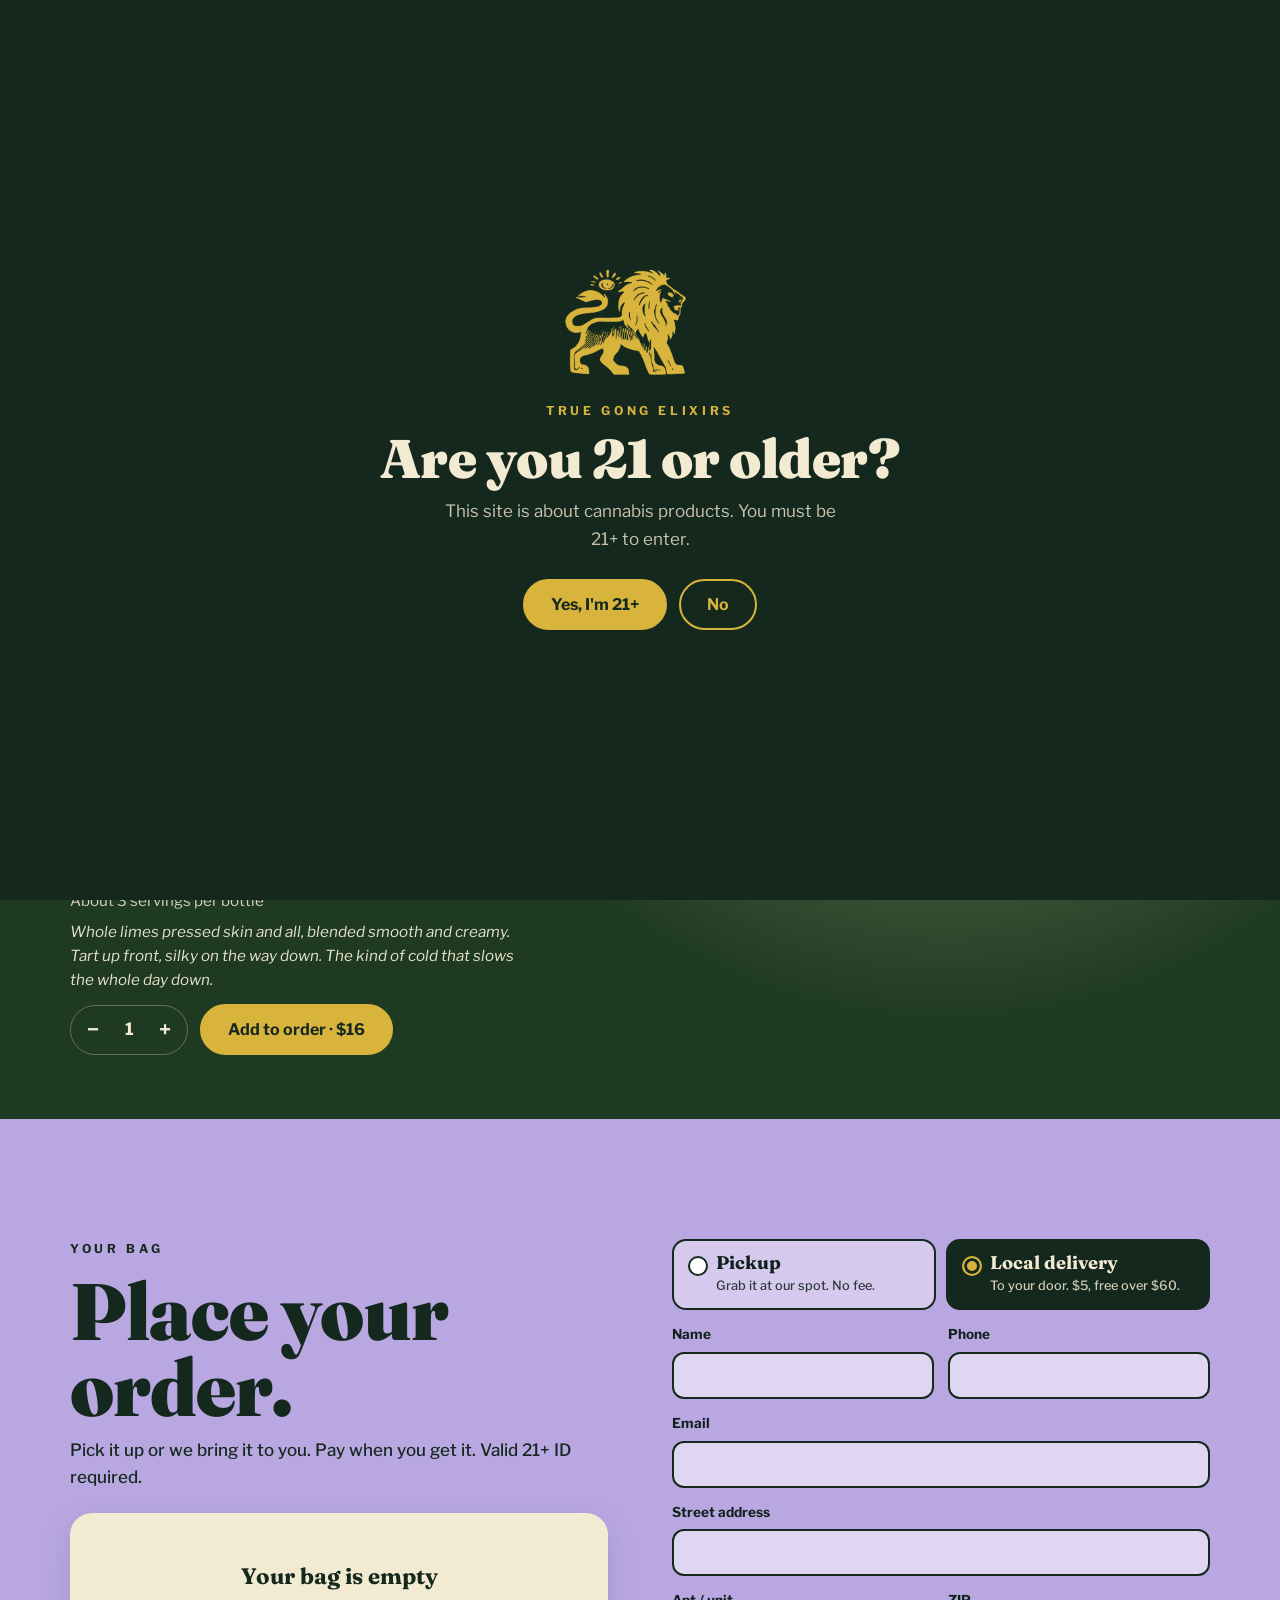
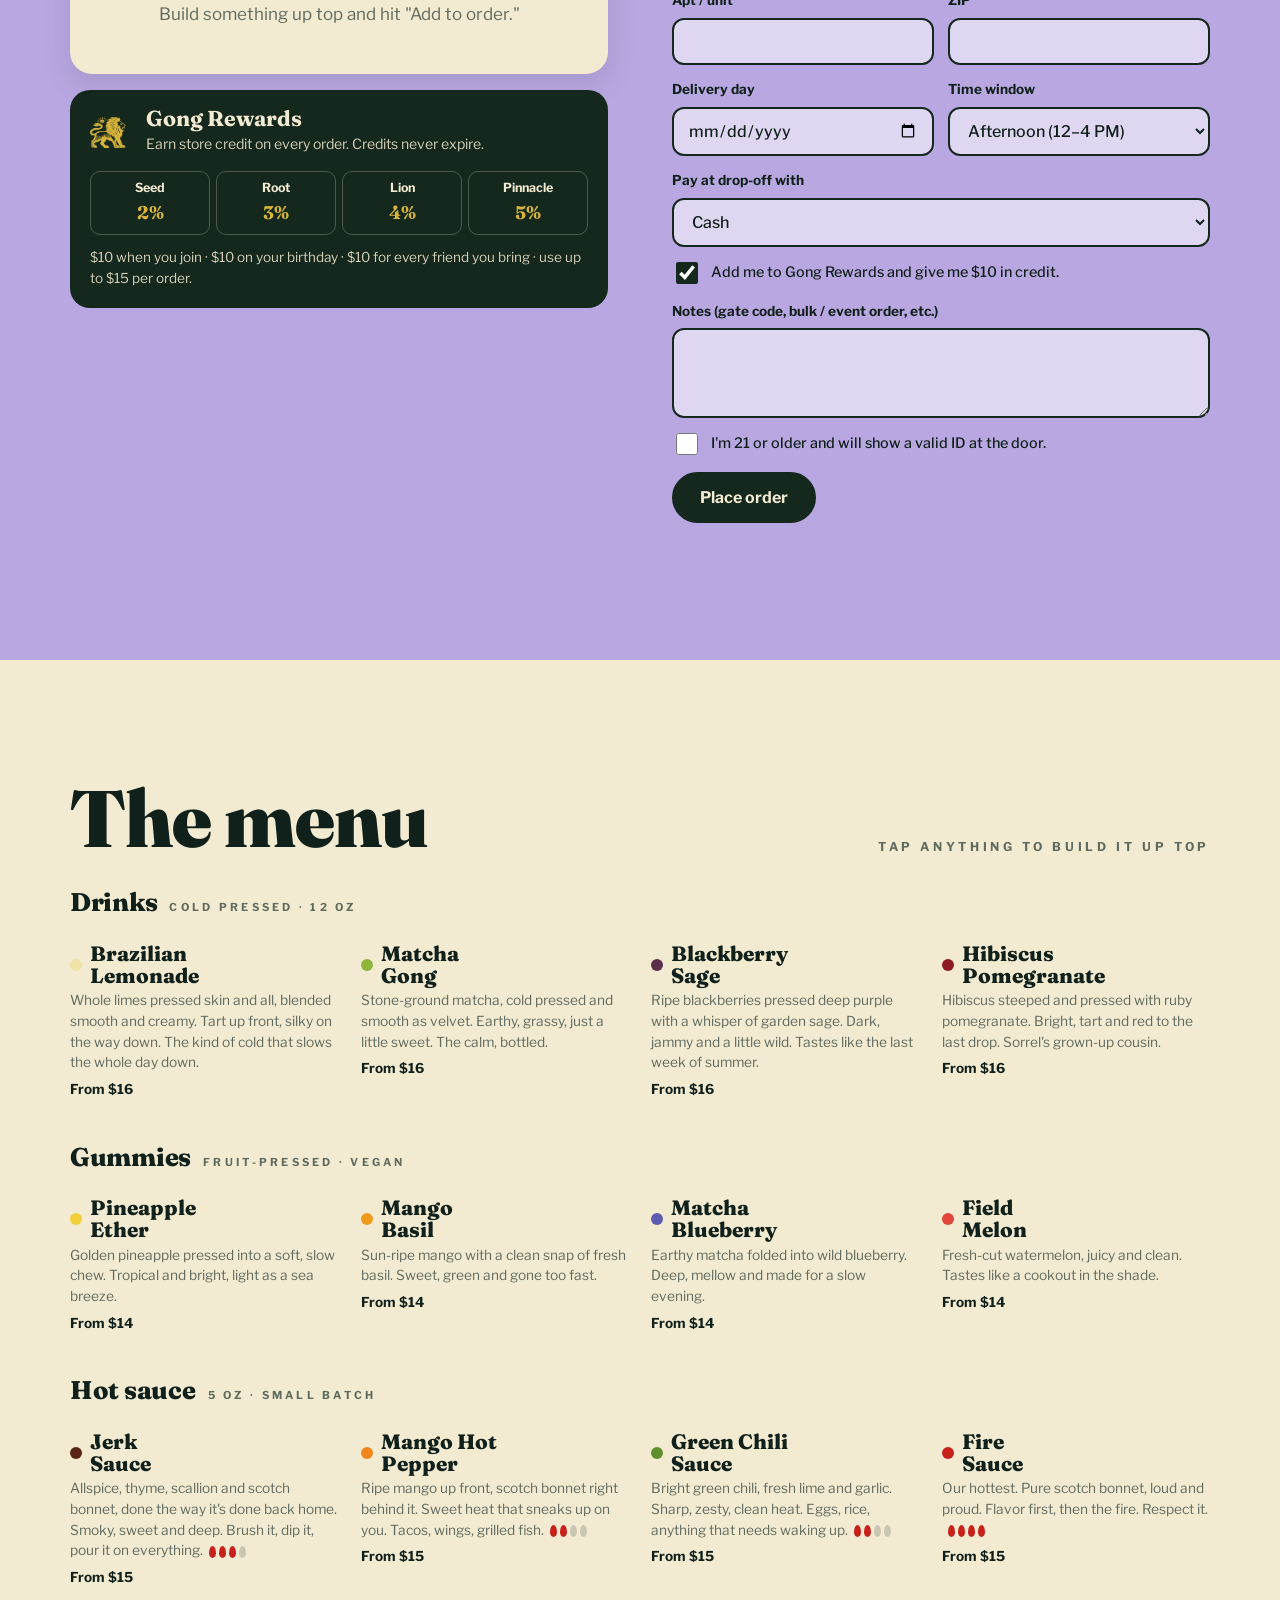
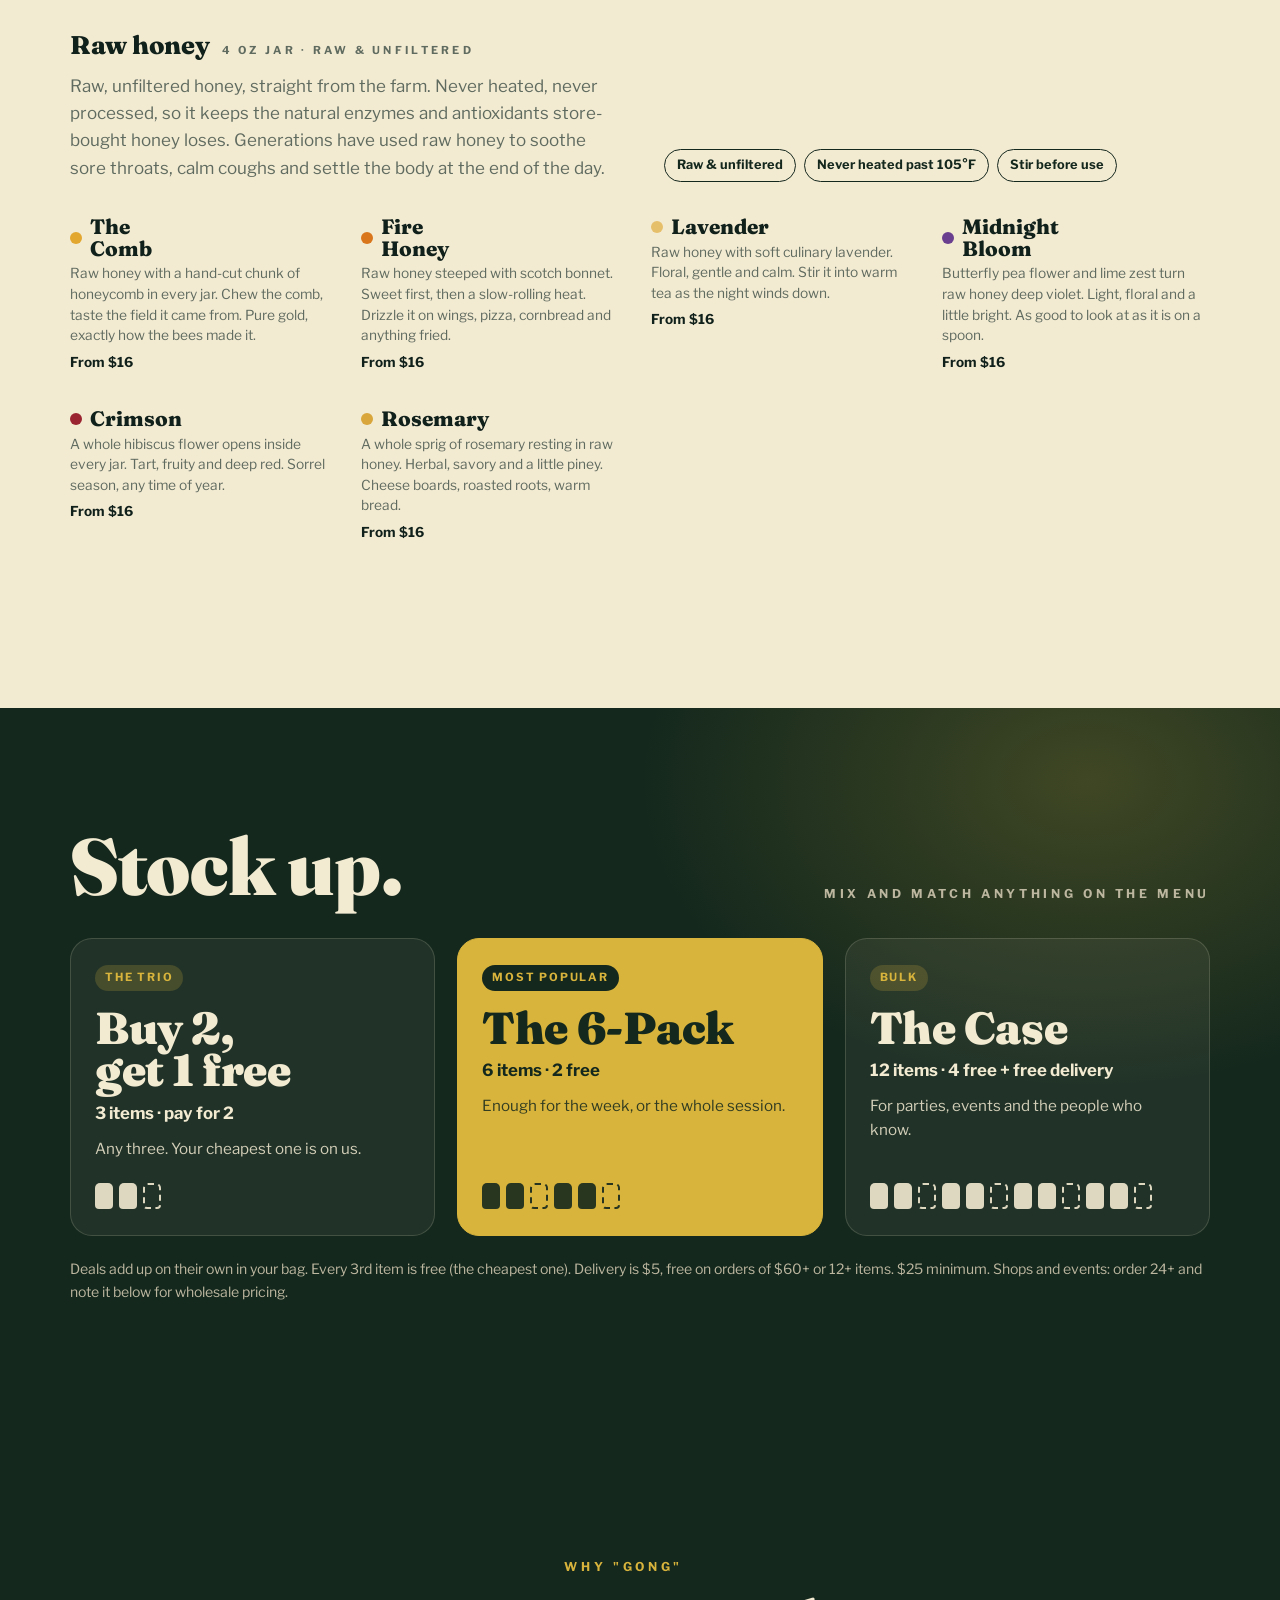
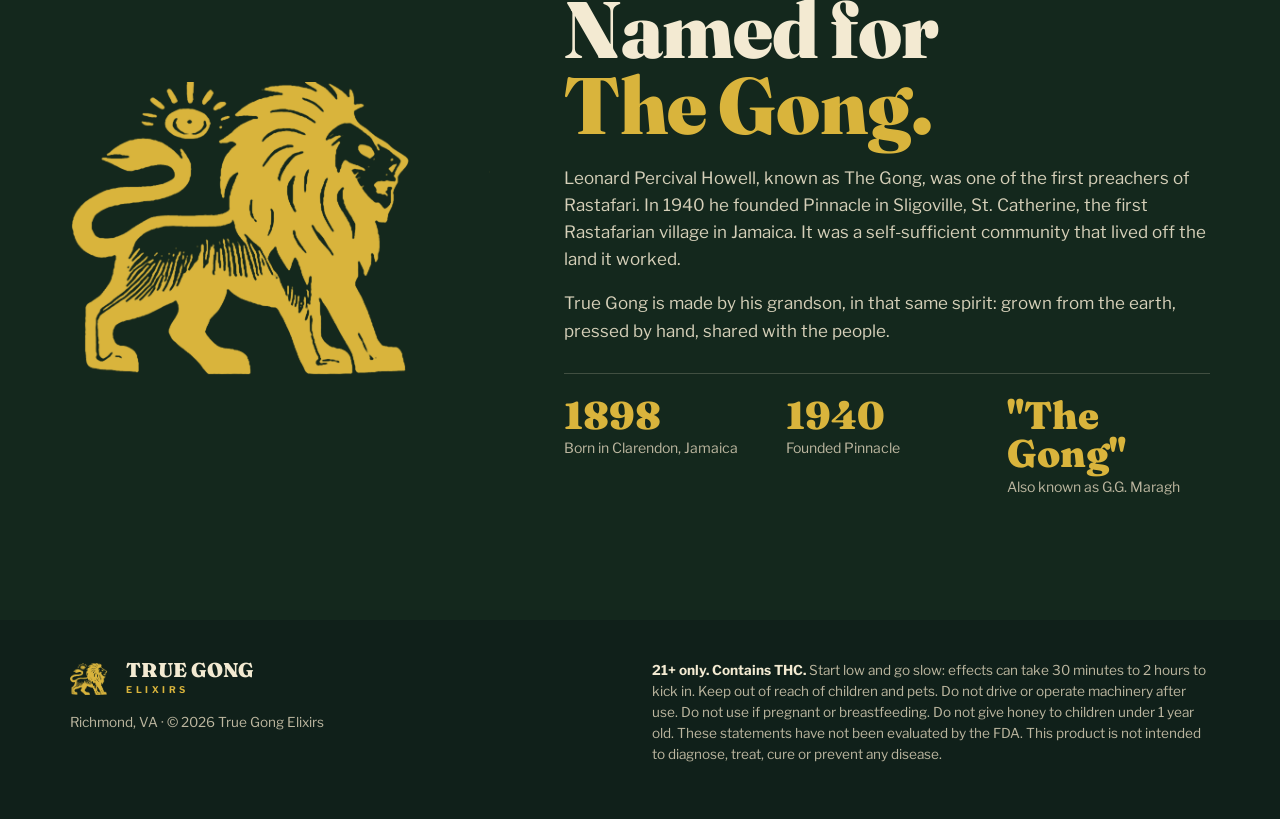
==== commit a5656e5c: "True Gong: order-first layout, rewards folded into checkout, trimmed sections Co-Authored-By: Claude" ====
--- a/truegong/index.html
+++ b/truegong/index.html
@@ -321,6 +321,17 @@
   .earn .lion{width:30px;color:var(--mustard);flex:0 0 30px}
   .earn em{font-style:normal;color:var(--mustard)}
 
+  /* rewards mini */
+  .rew-mini{margin-top:16px;background:var(--forest);color:var(--cream);border-radius:20px;padding:18px 20px}
+  .rm-top{display:flex;gap:12px;align-items:center}
+  .rm-top .lion{width:44px;color:var(--mustard);flex:0 0 44px}
+  .rm-top b{display:block;font-family:var(--display);font-size:1.35rem;line-height:1}
+  .rm-top span{font-size:.88rem;color:#d6d0b9}
+  .rm-tiers{display:grid;grid-template-columns:repeat(4,1fr);gap:6px;margin-top:14px}
+  .rm-tiers span{border:1.5px solid rgba(243,234,210,.25);border-radius:10px;padding:6px 4px;text-align:center;font-size:.78rem;font-weight:700}
+  .rm-tiers b{display:block;font-family:var(--display);font-size:1.15rem;color:var(--mustard)}
+  .rew-mini p{margin:12px 0 0;font-size:.85rem;color:#d6d0b9}
+
   /* rewards */
   .rewards{background:var(--cream)}
   .rgrid{display:grid;grid-template-columns:1.05fr .95fr;gap:clamp(20px,4vw,48px);align-items:start}
@@ -385,8 +396,9 @@
   <div class="wrap bar">
     <a class="mark" href="./"><span class="lion" aria-hidden="true"></span><span><b>TRUE GONG</b><small>ELIXIRS</small></span></a>
     <nav>
-      <a class="opt" href="#how">How it works</a><a class="opt" href="#lineup">Lineup</a>
-      <a class="opt" href="#deals">Deals</a><a class="opt" href="#rewards">Rewards</a>
+      <a class="opt" href="#lineup">Menu</a>
+      <a class="opt" href="#deals">Deals</a>
+      <a class="opt" href="#gong">The Gong</a>
       <a href="#order" style="color:var(--mustard);opacity:1">Order</a>
     </nav>
   </div>
@@ -427,156 +439,22 @@
     </div>
   </div>
 
-  <div class="mantra">
-    <div class="wrap">
-      <div class="m"><h3>Clean.</h3><p>Cold pressed fruit, herbs and greens. 100% natural, start to finish.</p></div>
-      <div class="m"><h3>Ital.</h3><p>Food that comes from the earth, the way the elders ate it. Vital, not processed.</p></div>
-      <div class="m"><h3>Easy.</h3><p>Made for the slow part of the day. Sip, sit back, breathe out.</p></div>
-    </div>
   </div>
 
-  <section class="how" id="how">
-    <div class="wrap">
-      <div class="head rv"><h2>How it works</h2><span class="caps">Order · Drop your address · We pull up</span></div>
-      <div class="steps rv">
-        <div class="stp">
-          <svg viewBox="0 0 48 48" fill="none" stroke="#d9b43c" stroke-width="3" stroke-linecap="round" stroke-linejoin="round"><path d="M17 6h14v6l3 5v23a3 3 0 0 1-3 3H17a3 3 0 0 1-3-3V17l3-5z"/><path d="M14 22h20M14 33h20"/></svg>
-          <h3>Build it</h3><p>Pick drinks, gummies, hot sauce or honey, your flavors and your strength. Mix and match anything.</p>
-        </div>
-        <div class="stp">
-          <svg viewBox="0 0 48 48" fill="none" stroke="#d9b43c" stroke-width="3" stroke-linecap="round" stroke-linejoin="round"><path d="M24 43s14-12.5 14-23a14 14 0 0 0-28 0c0 10.5 14 23 14 23z"/><circle cx="24" cy="20" r="5"/></svg>
-          <h3>Drop your address</h3><p>Tell us where and when. Richmond and the surrounding counties.</p>
-        </div>
-        <div class="stp">
-          <svg viewBox="0 0 48 48" fill="none" stroke="#d9b43c" stroke-width="3" stroke-linecap="round" stroke-linejoin="round"><rect x="13" y="5" width="22" height="38" rx="4"/><path d="M20 36h8M19 16h10M19 22h7"/></svg>
-          <h3>We text you</h3><p>We confirm your order and send you a delivery window.</p>
-        </div>
-        <div class="stp">
-          <svg viewBox="0 0 48 48" fill="none" stroke="#d9b43c" stroke-width="3" stroke-linecap="round" stroke-linejoin="round"><path d="M4 14h24v20H4zM28 20h9l7 7v7H28z"/><circle cx="12" cy="36" r="4"/><circle cx="36" cy="36" r="4"/></svg>
-          <h3>We pull up</h3><p>Show a valid 21+ ID at the door, pay, and enjoy. No ID, no drop.</p>
-        </div>
-      </div>
-      <div class="area rv"><span class="caps">We deliver to</span><span>Richmond</span><span>Henrico</span><span>Chesterfield</span><span>Hanover</span></div>
-    </div>
-  </section>
-
-  <section id="lineup">
-    <div class="wrap">
-      <div class="head rv"><h2>The lineup</h2><span class="caps">Tap one to build it up top</span></div>
-      <h3 class="row-h rv">Drinks <span class="caps">Cold pressed · 12 oz</span></h3>
-      <div class="grid rv" id="g-drink"></div>
-      <h3 class="row-h rv">Gummies <span class="caps">Fruit-pressed · vegan</span></h3>
-      <div class="grid rv" id="g-gummy"></div>
-      <h3 class="row-h rv">Hot sauce <span class="caps">5 oz · small batch</span></h3>
-      <div class="grid rv" id="g-sauce"></div>
-      <h3 class="row-h rv">Raw honey <span class="caps">4 oz jar · raw &amp; unfiltered</span></h3>
-      <div class="honey-intro rv">
-        <p>Raw, unfiltered honey, straight from the farm. Never heated, never processed, so it keeps the natural enzymes and antioxidants store-bought honey loses. Generations have used raw honey to soothe sore throats, calm coughs and settle the body at the end of the day.</p>
-        <div class="rules"><span>Raw &amp; unfiltered</span><span>Never heated past 105°F</span><span>Stir before use</span></div>
-      </div>
-      <div class="grid rv" id="g-honey"></div>
-      <div class="tiers rv" id="tiers"></div>
-    </div>
-  </section>
-
-  <section class="deals" id="deals">
-    <div class="wrap">
-      <div class="head rv"><h2>Stock up.</h2><span class="caps">Mix and match anything on the menu</span></div>
-      <div class="dgrid rv">
-        <div class="deal">
-          <span class="tag">The Trio</span>
-          <h3>Buy 2, get 1 free</h3>
-          <div class="math">3 items · pay for 2</div>
-          <p>Any three. Your cheapest one is on us.</p>
-          <div class="pips"><i></i><i></i><i class="free"></i></div>
-        </div>
-        <div class="deal hot">
-          <span class="tag">Most popular</span>
-          <h3>The 6-Pack</h3>
-          <div class="math">6 items · 2 free</div>
-          <p>Enough for the week, or the whole session.</p>
-          <div class="pips"><i></i><i></i><i class="free"></i><i></i><i></i><i class="free"></i></div>
-        </div>
-        <div class="deal">
-          <span class="tag">Bulk</span>
-          <h3>The Case</h3>
-          <div class="math">12 items · 4 free + free delivery</div>
-          <p>For parties, events and the people who know.</p>
-          <div class="pips"><i></i><i></i><i class="free"></i><i></i><i></i><i class="free"></i><i></i><i></i><i class="free"></i><i></i><i></i><i class="free"></i></div>
-        </div>
-      </div>
-      <p class="fine rv">Deals add up on their own in your bag. Every 3rd item is free (the cheapest one). Delivery is $5, free on orders of $60+ or 12+ items. $25 minimum. Shops and events: order 24+ and note it below for wholesale pricing.</p>
-    </div>
-  </section>
-
-  <section class="rewards" id="rewards">
-    <div class="wrap">
-      <div class="head rv"><h2>Gong <em style="font-style:normal;color:var(--leather,#8a5a36)">Rewards.</em></h2><span class="caps">Cashback on every order · credits never expire</span></div>
-      <!-- EDIT: tier names, rates, thresholds and bonuses below -->
-      <div class="rgrid">
-        <div class="rv">
-          <div class="ladder">
-            <div class="tierc"><span class="lion" aria-hidden="true"></span><div><h3>Seed</h3><p>Everyone starts here. $0+ lifetime.</p></div><div class="rate">2%<small>back</small></div></div>
-            <div class="tierc"><span class="lion" aria-hidden="true"></span><div><h3>Root</h3><p>$250 lifetime. Early access to new drops.</p></div><div class="rate">3%<small>back</small></div></div>
-            <div class="tierc"><span class="lion" aria-hidden="true"></span><div><h3>Lion</h3><p>$750 lifetime. Free delivery on every order.</p></div><div class="rate">4%<small>back</small></div></div>
-            <div class="tierc"><span class="lion" aria-hidden="true"></span><div><h3>Pinnacle</h3><p>$1,500 lifetime. Free delivery, first taste of every new flavor and a birthday gift.</p></div><div class="rate">5%<small>back</small></div></div>
-          </div>
-        </div>
-        <div class="rv">
-          <ul class="howr">
-            <li><i>1</i><div><b>Earn on every order</b><span>Cashback lands as store credit once your order is delivered.</span></div></li>
-            <li><i>2</i><div><b>Spend it at checkout</b><span>Use up to $15 in credit on any order.</span></div></li>
-            <li><i>3</i><div><b>Climb the tiers</b><span>The more you spend over time, the more you get back. Up to 5%.</span></div></li>
-            <li><i>4</i><div><b>Keep it forever</b><span>Credits never expire.</span></div></li>
-          </ul>
-          <div class="perks2">
-            <div class="bonus"><b>$10</b><span>for joining</span></div>
-            <div class="bonus"><b>$5</b><span>on your first order</span></div>
-            <div class="bonus"><b>$10</b><span>for every friend you bring (they get $10 too)</span></div>
-            <div class="bonus"><b>$10</b><span>on your birthday</span></div>
-          </div>
-          <div class="join">
-            <h3>Join and get $10.</h3>
-            <!-- EDIT: replace YOUR_FORM_ID with your Formspree form code -->
-            <form id="rform" method="POST" action="https://formspree.io/f/YOUR_FORM_ID" novalidate>
-              <input type="hidden" name="_subject" value="New Gong Rewards member">
-              <label class="hp" aria-hidden="true">Leave blank <input name="_gotcha" tabindex="-1" autocomplete="off"></label>
-              <label>Name<input id="r-name" name="name" required autocomplete="name"></label>
-              <label>Phone<input id="r-phone" name="phone" type="tel" required autocomplete="tel"></label>
-              <label>Email<input id="r-email" name="email" type="email" autocomplete="email"></label>
-              <label>Birthday<input id="r-bday" name="birthday" type="date" autocomplete="bday"></label>
-              <label class="full">Referred by (their phone or name, optional)<input id="r-ref" name="referred_by"></label>
-              <div class="full"><button class="btn dark" id="r-send" type="submit">Join Gong Rewards</button><p id="r-status" role="status" style="font-weight:700;margin-top:10px"></p></div>
-            </form>
-          </div>
-        </div>
-      </div>
-    </div>
-  </section>
-
-  <section class="gong" id="gong">
-    <div class="wrap">
-      <span class="lion rv" aria-hidden="true"></span>
-      <div class="rv">
-        <div class="caps" style="color:var(--mustard)">Why "Gong"</div>
-        <h2 style="margin-top:14px">Named for <em>The Gong.</em></h2>
-        <p style="margin-top:22px">Leonard Percival Howell, known as The Gong, was one of the first preachers of Rastafari. In 1940 he founded Pinnacle in Sligoville, St. Catherine, the first Rastafarian village in Jamaica. It was a self-sufficient community that lived off the land it worked.</p>
-        <p>True Gong is made by his grandson, in that same spirit: grown from the earth, pressed by hand, shared with the people.</p>
-        <div class="facts">
-          <div><b>1898</b><span>Born in Clarendon, Jamaica</span></div>
-          <div><b>1940</b><span>Founded Pinnacle</span></div>
-          <div><b>"The Gong"</b><span>Also known as G.G. Maragh</span></div>
-        </div>
-      </div>
-    </div>
-  </section>
 
   <section class="order" id="order">
     <div class="wrap">
       <div class="rv">
         <div class="caps" style="color:var(--forest)">Your bag</div>
         <h2 style="margin-top:14px">Place your order.</h2>
+        <p style="margin:12px 0 0;color:var(--forest);font-weight:500;max-width:44ch">Pick it up or we bring it to you. Pay when you get it. Valid 21+ ID required.</p>
         <div class="bag" id="bag"></div>
+        <!-- EDIT: rewards tiers + bonuses -->
+        <div class="rew-mini">
+          <div class="rm-top"><span class="lion" aria-hidden="true"></span><div><b>Gong Rewards</b><span>Earn store credit on every order. Credits never expire.</span></div></div>
+          <div class="rm-tiers"><span>Seed <b>2%</b></span><span>Root <b>3%</b></span><span>Lion <b>4%</b></span><span>Pinnacle <b>5%</b></span></div>
+          <p>$10 when you join · $10 on your birthday · $10 for every friend you bring · use up to $15 per order.</p>
+        </div>
       </div>
       <!-- EDIT: replace YOUR_FORM_ID with your Formspree form code -->
       <form id="oform" class="rv" method="POST" action="https://formspree.io/f/YOUR_FORM_ID" novalidate>
@@ -584,15 +462,15 @@
         <input type="hidden" name="order" id="o-order">
         <input type="hidden" name="total" id="o-total">
         <label class="hp" aria-hidden="true">Leave blank <input name="_gotcha" tabindex="-1" autocomplete="off"></label>
+        <div class="full method" role="radiogroup" aria-label="Pickup or delivery">
+          <label class="mopt"><input type="radio" name="method" value="Pickup" id="m-pick"><span><b>Pickup</b><small>Grab it at our spot. No fee.</small></span></label>
+          <label class="mopt"><input type="radio" name="method" value="Local delivery" id="m-del" checked><span><b>Local delivery</b><small>To your door. $5, free over $60.</small></span></label>
+        </div>
+        <!-- EDIT: pickup location -->
+        <div class="full pickbox" id="pickbox" hidden><b>Pickup location</b>Richmond, VA. We text you the exact spot when your order is ready.</div>
         <label>Name<input id="o-name" name="name" required autocomplete="name"></label>
         <label>Phone<input id="o-phone" name="phone" type="tel" required autocomplete="tel"></label>
         <label class="full">Email<input id="o-email" name="email" type="email" autocomplete="email"></label>
-        <div class="full method" role="radiogroup" aria-label="Pickup or delivery">
-          <label class="mopt"><input type="radio" name="method" value="Pickup" id="m-pick"><span><b>Pickup</b><small>Grab it at our spot. No fee.</small></span></label>
-          <label class="mopt"><input type="radio" name="method" value="Local delivery" id="m-del" checked><span><b>Local delivery</b><small>To your door. $5, free over $60.</small></span></label>
-        </div>
-        <!-- EDIT: pickup location -->
-        <div class="full pickbox" id="pickbox" hidden><b>Pickup location</b>Richmond, VA. We text you the exact spot when your order is ready.</div>
         <div class="full subgrid" id="delfields">
           <label class="full">Street address<input id="o-addr" name="address" required autocomplete="street-address"></label>
           <label>Apt / unit<input id="o-apt" name="apt" autocomplete="address-line2"></label>
@@ -612,6 +490,73 @@
       </form>
     </div>
   </section>
+
+  <section id="lineup">
+    <div class="wrap">
+      <div class="head rv"><h2>The menu</h2><span class="caps">Tap anything to build it up top</span></div>
+      <h3 class="row-h rv">Drinks <span class="caps">Cold pressed · 12 oz</span></h3>
+      <div class="grid rv" id="g-drink"></div>
+      <h3 class="row-h rv">Gummies <span class="caps">Fruit-pressed · vegan</span></h3>
+      <div class="grid rv" id="g-gummy"></div>
+      <h3 class="row-h rv">Hot sauce <span class="caps">5 oz · small batch</span></h3>
+      <div class="grid rv" id="g-sauce"></div>
+      <h3 class="row-h rv">Raw honey <span class="caps">4 oz jar · raw &amp; unfiltered</span></h3>
+      <div class="honey-intro rv">
+        <p>Raw, unfiltered honey, straight from the farm. Never heated, never processed, so it keeps the natural enzymes and antioxidants store-bought honey loses. Generations have used raw honey to soothe sore throats, calm coughs and settle the body at the end of the day.</p>
+        <div class="rules"><span>Raw &amp; unfiltered</span><span>Never heated past 105°F</span><span>Stir before use</span></div>
+      </div>
+      <div class="grid rv" id="g-honey"></div>
+    </div>
+  </section>
+
+  <section class="deals" id="deals">
+    <div class="wrap">
+      <div class="head rv"><h2>Stock up.</h2><span class="caps">Mix and match anything on the menu</span></div>
+      <div class="dgrid rv">
+        <div class="deal">
+          <span class="tag">The Trio</span>
+          <h3>Buy 2, get 1 free</h3>
+          <div class="math">3 items · pay for 2</div>
+          <p>Any three. Your cheapest one is on us.</p>
+          <div class="pips"><i></i><i></i><i class="free"></i></div>
+        </div>
+        <div class="deal hot">
+          <span class="tag">Most popular</span>
+          <h3>The 6-Pack</h3>
+          <div class="math">6 items · 2 free</div>
+          <p>Enough for the week, or the whole session.</p>
+          <div class="pips"><i></i><i></i><i class="free"></i><i></i><i></i><i class="free"></i></div>
+        </div>
+        <div class="deal">
+          <span class="tag">Bulk</span>
+          <h3>The Case</h3>
+          <div class="math">12 items · 4 free + free delivery</div>
+          <p>For parties, events and the people who know.</p>
+          <div class="pips"><i></i><i></i><i class="free"></i><i></i><i></i><i class="free"></i><i></i><i></i><i class="free"></i><i></i><i></i><i class="free"></i></div>
+        </div>
+      </div>
+      <p class="fine rv">Deals add up on their own in your bag. Every 3rd item is free (the cheapest one). Delivery is $5, free on orders of $60+ or 12+ items. $25 minimum. Shops and events: order 24+ and note it below for wholesale pricing.</p>
+    </div>
+  </section>
+
+
+  <section class="gong" id="gong">
+    <div class="wrap">
+      <span class="lion rv" aria-hidden="true"></span>
+      <div class="rv">
+        <div class="caps" style="color:var(--mustard)">Why "Gong"</div>
+        <h2 style="margin-top:14px">Named for <em>The Gong.</em></h2>
+        <p style="margin-top:22px">Leonard Percival Howell, known as The Gong, was one of the first preachers of Rastafari. In 1940 he founded Pinnacle in Sligoville, St. Catherine, the first Rastafarian village in Jamaica. It was a self-sufficient community that lived off the land it worked.</p>
+        <p>True Gong is made by his grandson, in that same spirit: grown from the earth, pressed by hand, shared with the people.</p>
+        <div class="facts">
+          <div><b>1898</b><span>Born in Clarendon, Jamaica</span></div>
+          <div><b>1940</b><span>Founded Pinnacle</span></div>
+          <div><b>"The Gong"</b><span>Also known as G.G. Maragh</span></div>
+        </div>
+      </div>
+    </div>
+  </section>
+
 </main>
 <a class="pill" id="pill" href="#order" hidden><span>Your bag</span><span class="c" id="pill-n">0</span><span id="pill-t">$0</span></a>
 
@@ -748,12 +693,6 @@
       g.appendChild(c);
     });
   });
-  DOSES.forEach(function(d){
-    var t=document.createElement('div'); t.className='tier';
-    t.innerHTML='<b></b><div class="n">'+d.mg+' mg</div><div class="prs"><span>Drink <b>'+money(d.price.drink)+'</b></span><span>Gummies <b>'+money(d.price.gummy)+'</b></span><span>Sauce <b>'+money(d.price.sauce)+'</b></span><span>Honey <b>'+money(d.price.honey)+'</b></span></div><p></p>';
-    t.querySelector('b').textContent=d.name; t.querySelector('p').textContent=d.vibe;
-    $('tiers').appendChild(t);
-  });
 
   /* ---------- bag ---------- */
   var bag=[];
@@ -839,18 +778,6 @@
   }
   $('m-pick').addEventListener('change',setMethod); $('m-del').addEventListener('change',setMethod);
 
-  // rewards signup
-  (function(){
-    var rf=$('rform'), rb=$('r-send'), rs=$('r-status');
-    rf.addEventListener('submit',function(e){
-      e.preventDefault();
-      var bad=rf.querySelector(':invalid'); if(bad){rs.textContent='Add your name and phone.'; bad.focus(); return;}
-      rb.disabled=true; rb.textContent='Joining...'; rs.textContent='';
-      fetch(rf.action,{method:'POST',body:new FormData(rf),headers:{'Accept':'application/json'}})
-        .then(function(r){if(!r.ok)throw 0; rf.reset(); rb.textContent='You\u2019re in ✓'; rs.textContent='Your $10 is waiting. We\u2019ll text you your referral code.';})
-        .catch(function(){rb.disabled=false; rb.textContent='Join Gong Rewards'; rs.textContent="That didn't go through. Try again in a minute.";});
-    });
-  })();
 
   // delivery day: tomorrow or later
   var tmr=new Date(); tmr.setDate(tmr.getDate()+1); $('o-day').min=tmr.toISOString().slice(0,10);
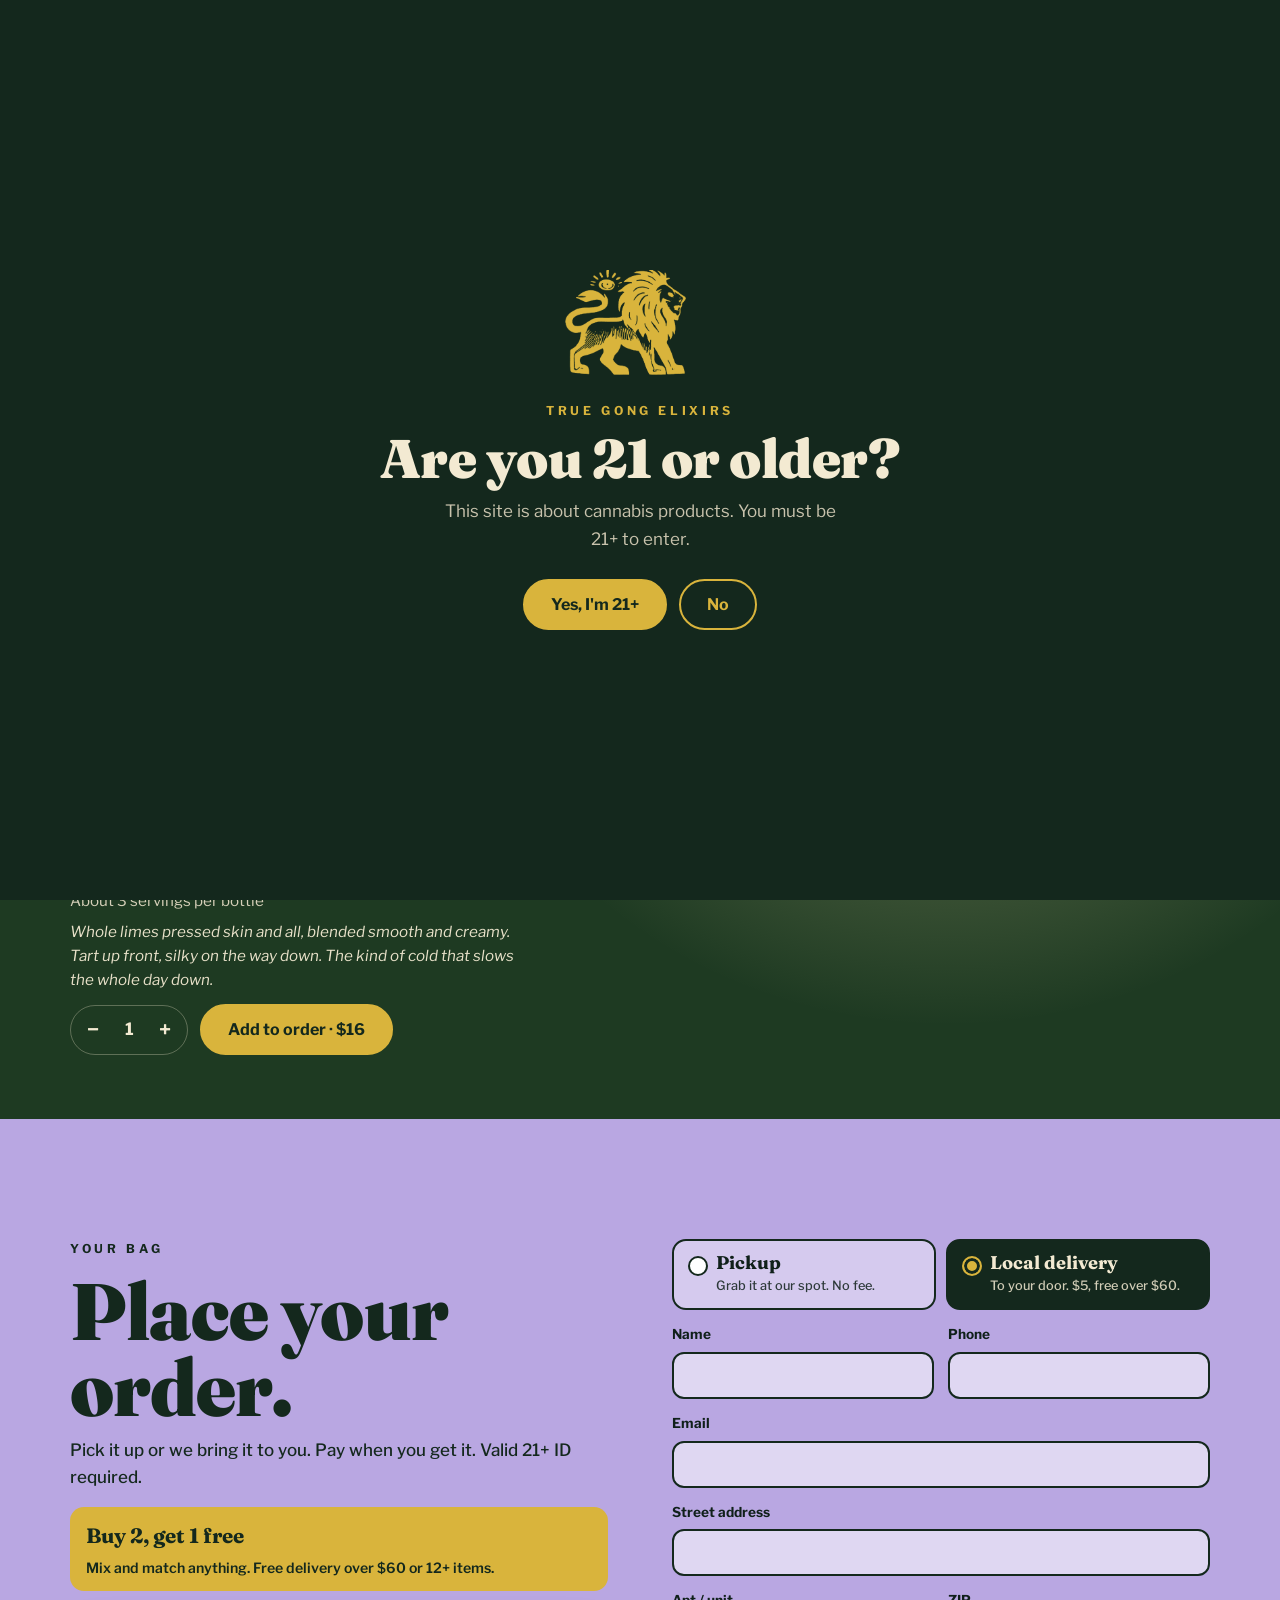
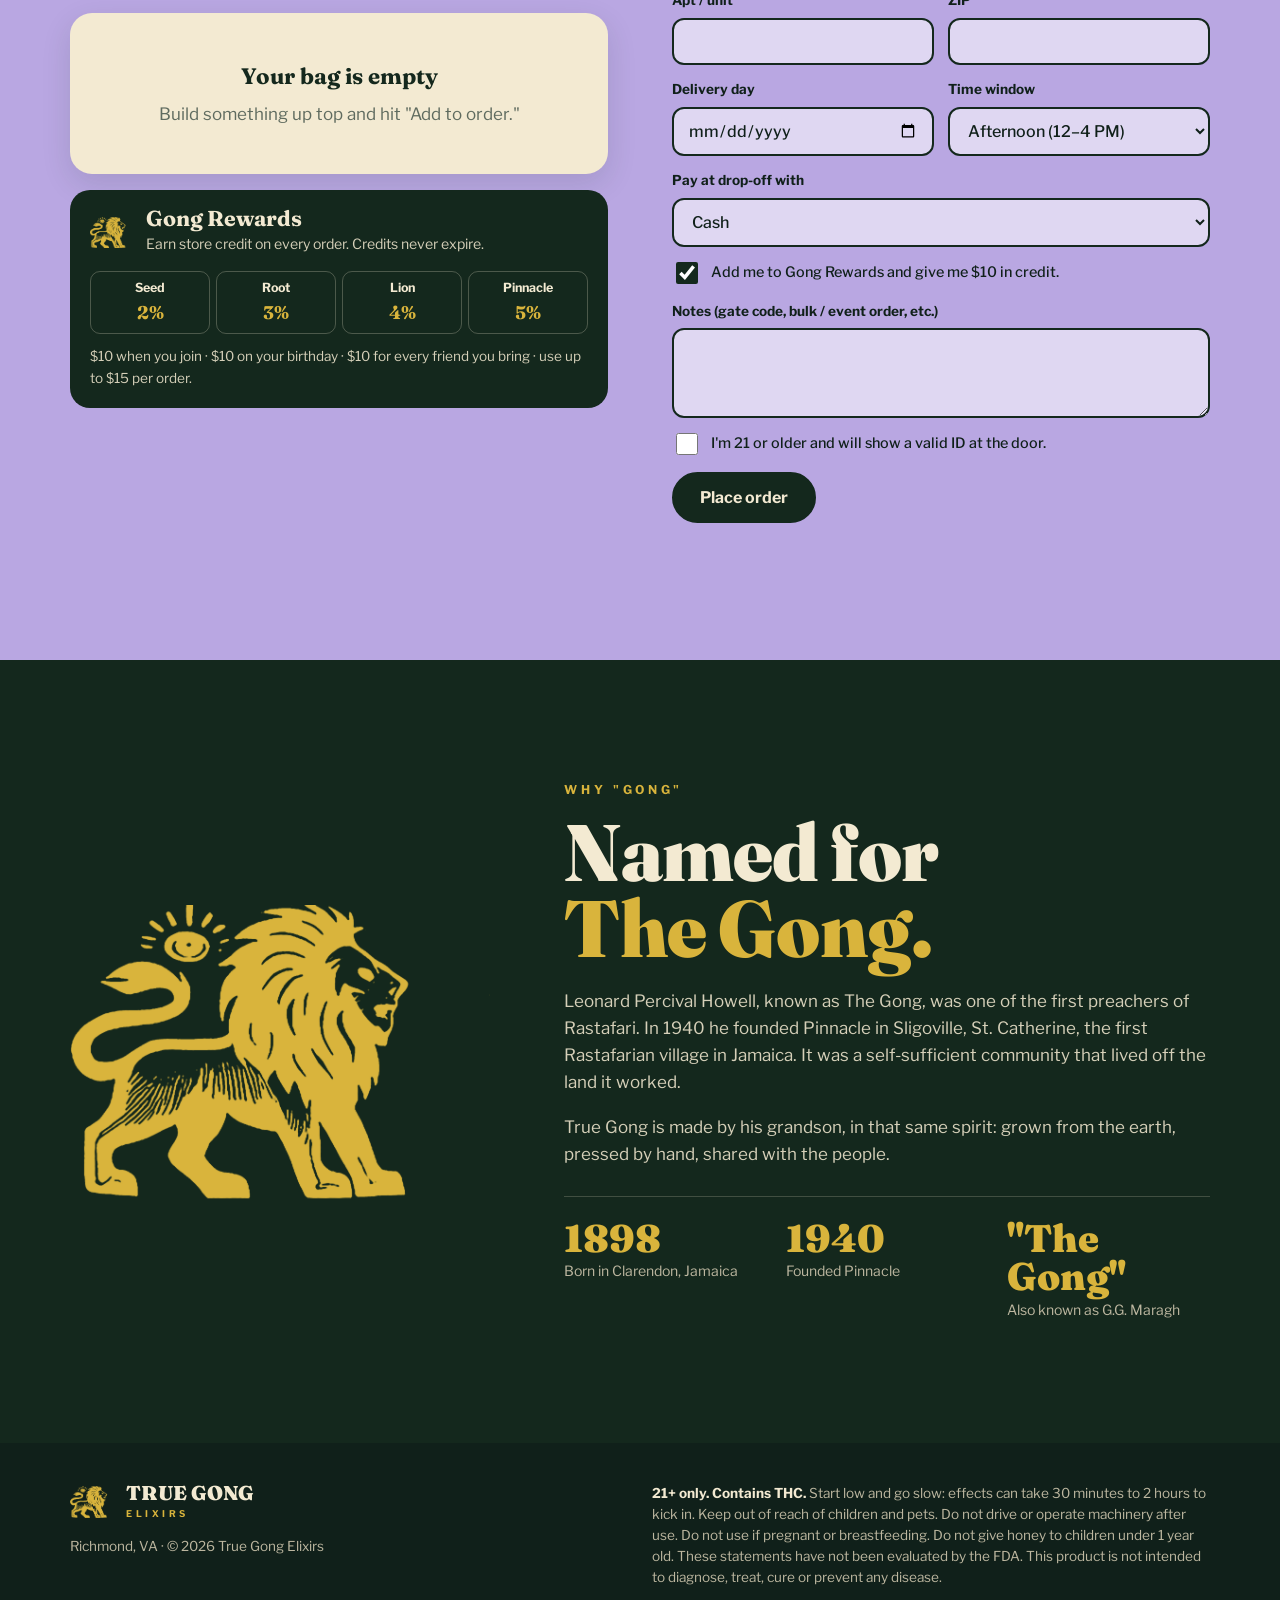
==== commit e4e218e4: "True Gong: cut menu + deals sections, deal strip in order Co-Authored-By: Claude Opus 5.5 <noreply@a" ====
--- a/truegong/index.html
+++ b/truegong/index.html
@@ -321,6 +321,10 @@
   .earn .lion{width:30px;color:var(--mustard);flex:0 0 30px}
   .earn em{font-style:normal;color:var(--mustard)}
 
+  .dealstrip{margin-top:16px;display:flex;flex-wrap:wrap;gap:4px 12px;align-items:baseline;background:var(--mustard);color:var(--forest);border-radius:14px;padding:12px 16px}
+  .dealstrip b{font-family:var(--display);font-size:1.3rem}
+  .dealstrip span{font-size:.88rem;font-weight:600}
+
   /* rewards mini */
   .rew-mini{margin-top:16px;background:var(--forest);color:var(--cream);border-radius:20px;padding:18px 20px}
   .rm-top{display:flex;gap:12px;align-items:center}
@@ -396,8 +400,6 @@
   <div class="wrap bar">
     <a class="mark" href="./"><span class="lion" aria-hidden="true"></span><span><b>TRUE GONG</b><small>ELIXIRS</small></span></a>
     <nav>
-      <a class="opt" href="#lineup">Menu</a>
-      <a class="opt" href="#deals">Deals</a>
       <a class="opt" href="#gong">The Gong</a>
       <a href="#order" style="color:var(--mustard);opacity:1">Order</a>
     </nav>
@@ -448,6 +450,7 @@
         <div class="caps" style="color:var(--forest)">Your bag</div>
         <h2 style="margin-top:14px">Place your order.</h2>
         <p style="margin:12px 0 0;color:var(--forest);font-weight:500;max-width:44ch">Pick it up or we bring it to you. Pay when you get it. Valid 21+ ID required.</p>
+        <div class="dealstrip"><b>Buy 2, get 1 free</b><span>Mix and match anything. Free delivery over $60 or 12+ items.</span></div>
         <div class="bag" id="bag"></div>
         <!-- EDIT: rewards tiers + bonuses -->
         <div class="rew-mini">
@@ -491,53 +494,7 @@
     </div>
   </section>
 
-  <section id="lineup">
-    <div class="wrap">
-      <div class="head rv"><h2>The menu</h2><span class="caps">Tap anything to build it up top</span></div>
-      <h3 class="row-h rv">Drinks <span class="caps">Cold pressed · 12 oz</span></h3>
-      <div class="grid rv" id="g-drink"></div>
-      <h3 class="row-h rv">Gummies <span class="caps">Fruit-pressed · vegan</span></h3>
-      <div class="grid rv" id="g-gummy"></div>
-      <h3 class="row-h rv">Hot sauce <span class="caps">5 oz · small batch</span></h3>
-      <div class="grid rv" id="g-sauce"></div>
-      <h3 class="row-h rv">Raw honey <span class="caps">4 oz jar · raw &amp; unfiltered</span></h3>
-      <div class="honey-intro rv">
-        <p>Raw, unfiltered honey, straight from the farm. Never heated, never processed, so it keeps the natural enzymes and antioxidants store-bought honey loses. Generations have used raw honey to soothe sore throats, calm coughs and settle the body at the end of the day.</p>
-        <div class="rules"><span>Raw &amp; unfiltered</span><span>Never heated past 105°F</span><span>Stir before use</span></div>
-      </div>
-      <div class="grid rv" id="g-honey"></div>
-    </div>
-  </section>
-
-  <section class="deals" id="deals">
-    <div class="wrap">
-      <div class="head rv"><h2>Stock up.</h2><span class="caps">Mix and match anything on the menu</span></div>
-      <div class="dgrid rv">
-        <div class="deal">
-          <span class="tag">The Trio</span>
-          <h3>Buy 2, get 1 free</h3>
-          <div class="math">3 items · pay for 2</div>
-          <p>Any three. Your cheapest one is on us.</p>
-          <div class="pips"><i></i><i></i><i class="free"></i></div>
-        </div>
-        <div class="deal hot">
-          <span class="tag">Most popular</span>
-          <h3>The 6-Pack</h3>
-          <div class="math">6 items · 2 free</div>
-          <p>Enough for the week, or the whole session.</p>
-          <div class="pips"><i></i><i></i><i class="free"></i><i></i><i></i><i class="free"></i></div>
-        </div>
-        <div class="deal">
-          <span class="tag">Bulk</span>
-          <h3>The Case</h3>
-          <div class="math">12 items · 4 free + free delivery</div>
-          <p>For parties, events and the people who know.</p>
-          <div class="pips"><i></i><i></i><i class="free"></i><i></i><i></i><i class="free"></i><i></i><i></i><i class="free"></i><i></i><i></i><i class="free"></i></div>
-        </div>
-      </div>
-      <p class="fine rv">Deals add up on their own in your bag. Every 3rd item is free (the cheapest one). Delivery is $5, free on orders of $60+ or 12+ items. $25 minimum. Shops and events: order 24+ and note it below for wholesale pricing.</p>
-    </div>
-  </section>
+
 
 
   <section class="gong" id="gong">
@@ -680,7 +637,7 @@
 
   /* ---------- lineup ---------- */
   ['drink','gummy','sauce','honey'].forEach(function(type){
-    var g=$('g-'+type);
+    var g=$('g-'+type); if(!g) return;
     LINE[type].forEach(function(f,i){
       var c=document.createElement('button'); c.type='button'; c.className='card'; c.style.setProperty('--c',f.c); c.style.setProperty('--glow',hexA(f.c,.38));
       c.innerHTML='<span class="ph"><span class="art"></span></span><span class="nm"><i></i><b></b></span><span class="nt"></span><span class="from"></span>';
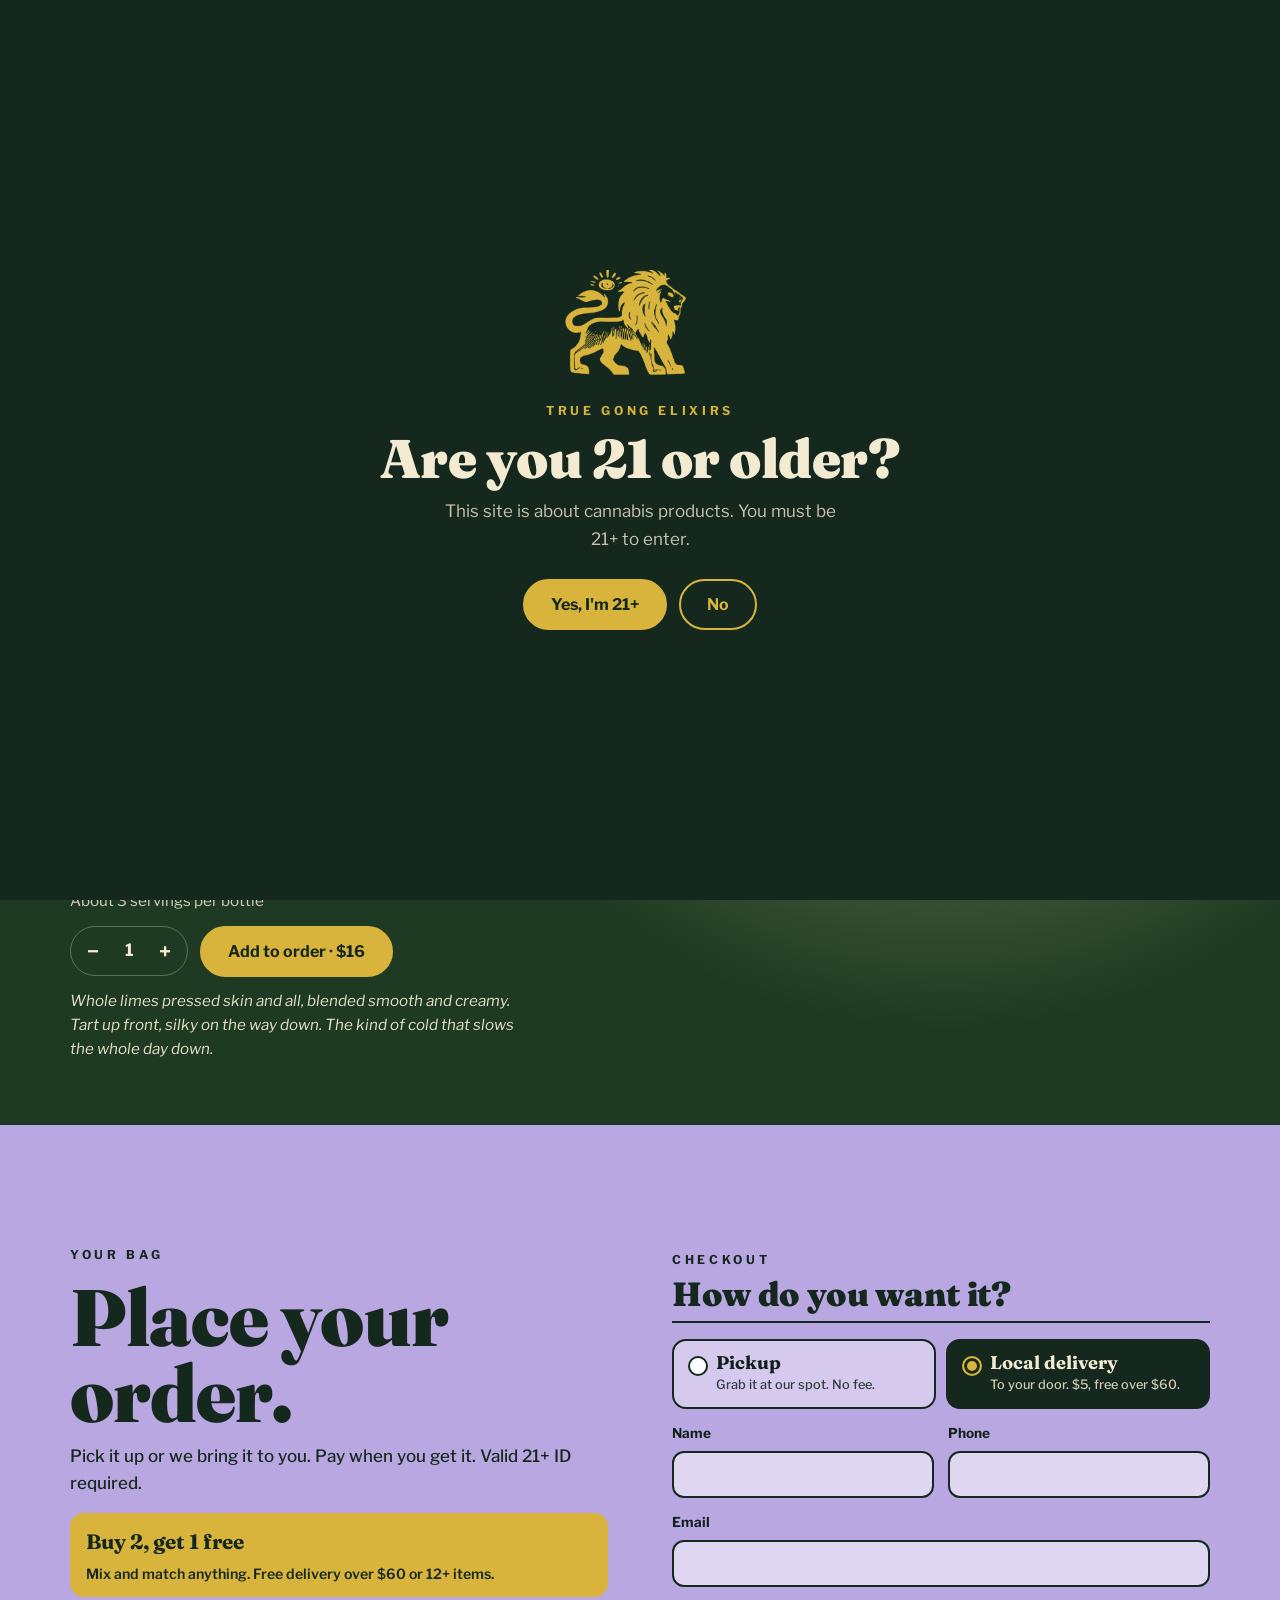
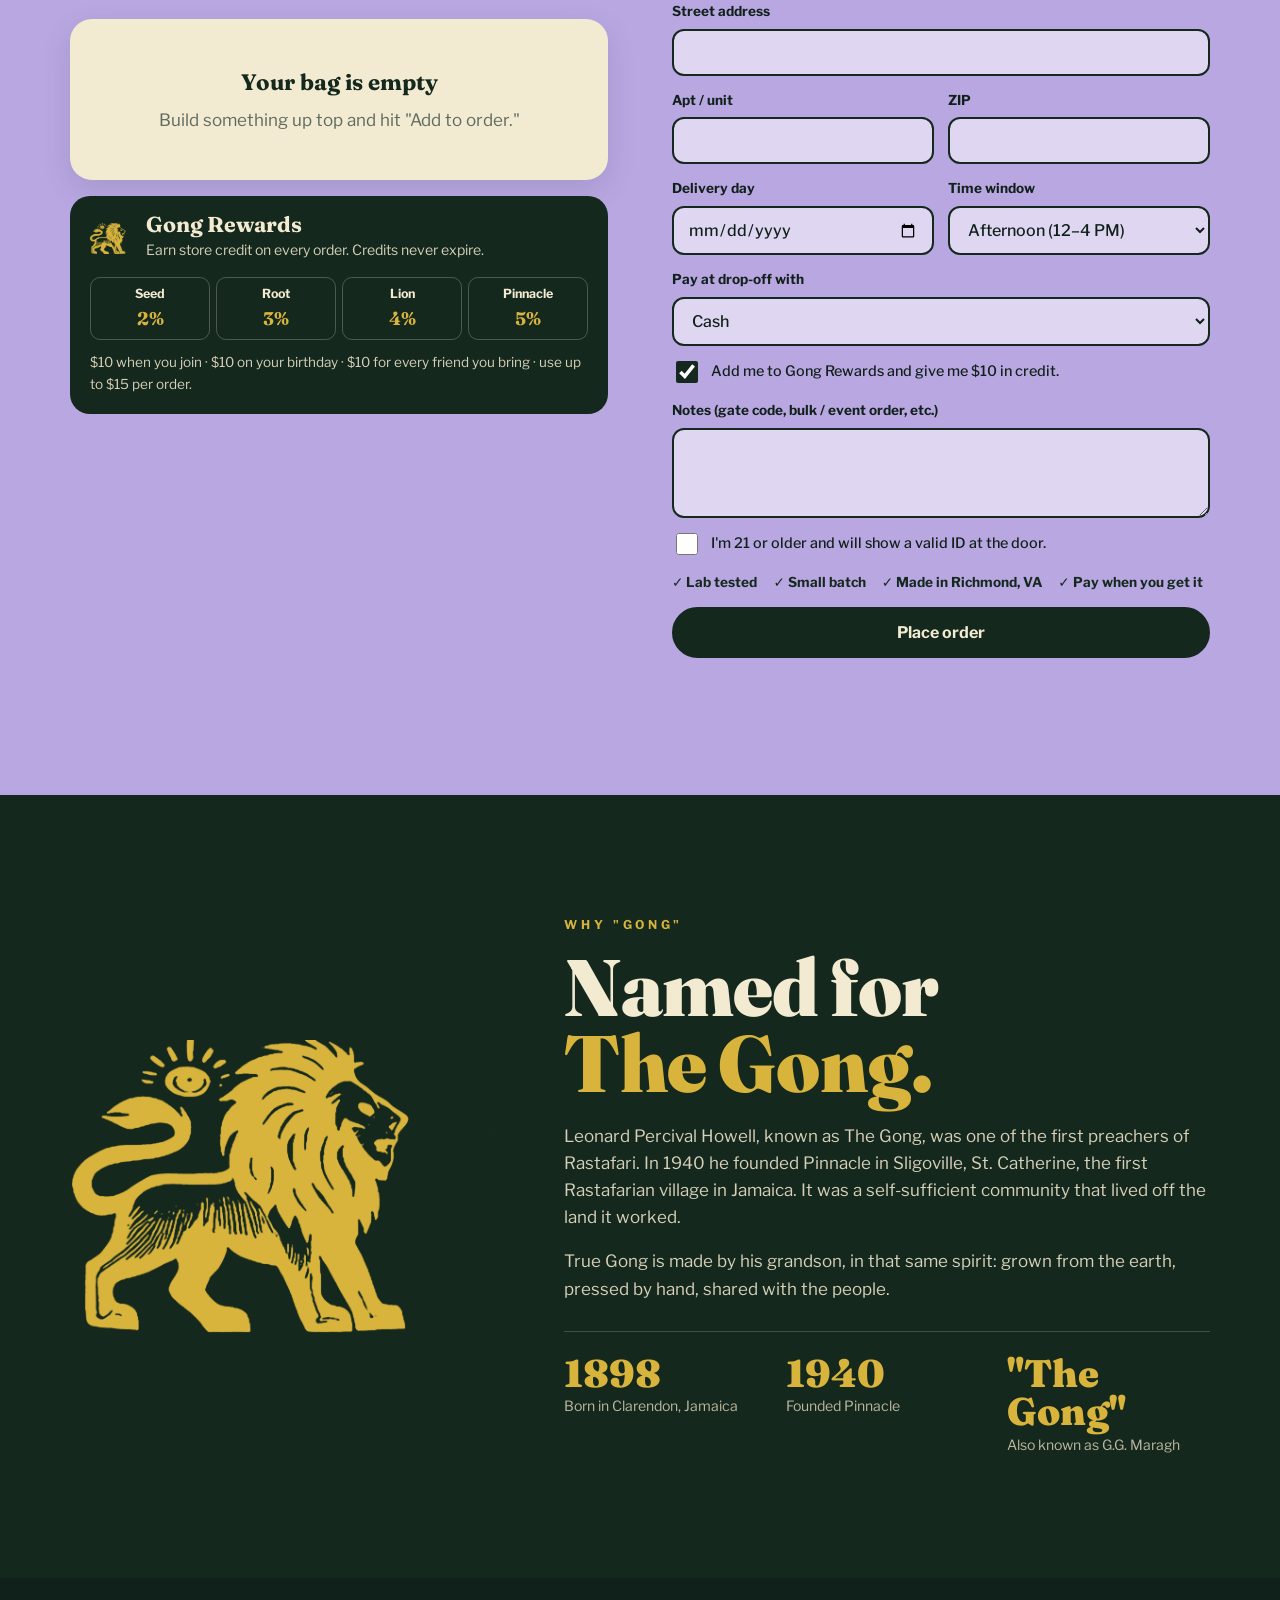
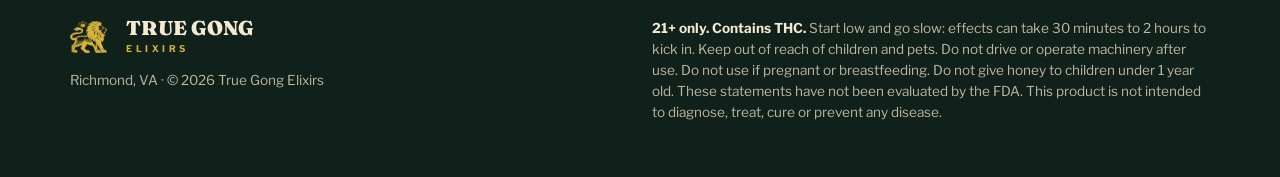
==== commit 20f31fc4: "True Gong: clear checkout heading, trust line, tighter mobile builder Co-Authored-By: Claude Opus 5." ====
--- a/truegong/index.html
+++ b/truegong/index.html
@@ -157,7 +157,7 @@
   .stage{display:grid;place-items:center}
   .stage .art{--s:clamp(8px,2.2vw,13px);animation:float 6s ease-in-out infinite}
   @keyframes float{50%{transform:translateY(-10px)}}
-  @media (max-width:860px){.stage{order:-1}.stage .art{--s:clamp(7px,2.3vw,10px)}}
+  @media (max-width:860px){.stage{order:-1}.stage .art{--s:clamp(5.2px,1.7vw,7.5px)}.hero-in{padding-block:18px 30px}}
 
   /* mantra */
   .mantra{background:var(--mustard);color:var(--forest)}
@@ -187,7 +187,7 @@
   .card .nm i{flex:0 0 12px;height:12px;border-radius:50%;background:var(--c)}
   .card .nm b{font-family:var(--display);font-weight:800;font-size:clamp(1.05rem,2.2vw,1.3rem);line-height:1.05}
   .card .nt{color:var(--muted);font-size:.86rem;line-height:1.5;margin-top:4px}
-  .buy .desc{display:inline-block;margin-top:6px;font-style:italic;color:#e8e1c9;max-width:46ch}
+  .buy .desc{display:block;flex:1 1 100%;font-style:italic;color:#e8e1c9;max-width:46ch;font-size:.95rem}
   .tiers{display:grid;grid-template-columns:repeat(3,1fr);gap:clamp(10px,2vw,20px);border-top:2px solid var(--forest);padding-top:24px}
   @media (max-width:700px){.tiers{grid-template-columns:1fr}}
   .tier b{font-family:var(--display);font-weight:900;font-size:clamp(1.5rem,3.5vw,2rem);display:block;line-height:1}
@@ -321,6 +321,10 @@
   .earn .lion{width:30px;color:var(--mustard);flex:0 0 30px}
   .earn em{font-style:normal;color:var(--mustard)}
 
+  .cohead{border-bottom:2px solid var(--forest);padding-bottom:10px;margin-bottom:2px}
+  .cohead .caps{color:var(--forest)}
+  .cohead h3{font-size:clamp(1.6rem,4vw,2.1rem);color:var(--forest);margin-top:6px}
+  .trust{display:flex;flex-wrap:wrap;gap:6px 16px;font-size:.85rem;font-weight:700;color:var(--forest)}
   .dealstrip{margin-top:16px;display:flex;flex-wrap:wrap;gap:4px 12px;align-items:baseline;background:var(--mustard);color:var(--forest);border-radius:14px;padding:12px 16px}
   .dealstrip b{font-family:var(--display);font-size:1.3rem}
   .dealstrip span{font-size:.88rem;font-weight:600}
@@ -435,6 +439,7 @@
           <span class="sum"><span class="mini" aria-hidden="true"><span class="art" id="mini-art"></span></span><span id="sum" aria-live="polite"></span></span>
           <span class="qty" role="group" aria-label="Quantity"><button type="button" id="q-minus" aria-label="Less">−</button><span id="q-n">1</span><button type="button" id="q-plus" aria-label="More">+</button></span>
           <button class="btn" type="button" id="add">Add to order</button>
+          <span class="desc" id="buydesc"></span>
         </div>
       </div>
       <div class="stage"><div class="art" id="hero-art" aria-hidden="true"></div></div>
@@ -465,6 +470,7 @@
         <input type="hidden" name="order" id="o-order">
         <input type="hidden" name="total" id="o-total">
         <label class="hp" aria-hidden="true">Leave blank <input name="_gotcha" tabindex="-1" autocomplete="off"></label>
+        <div class="full cohead"><span class="caps">Checkout</span><h3>How do you want it?</h3></div>
         <div class="full method" role="radiogroup" aria-label="Pickup or delivery">
           <label class="mopt"><input type="radio" name="method" value="Pickup" id="m-pick"><span><b>Pickup</b><small>Grab it at our spot. No fee.</small></span></label>
           <label class="mopt"><input type="radio" name="method" value="Local delivery" id="m-del" checked><span><b>Local delivery</b><small>To your door. $5, free over $60.</small></span></label>
@@ -489,7 +495,8 @@
         <label class="full chk"><input type="checkbox" id="o-rew" name="gong_rewards" value="yes" checked> Add me to Gong Rewards and give me $10 in credit.</label>
         <label class="full">Notes (gate code, bulk / event order, etc.)<textarea id="o-msg" name="notes"></textarea></label>
         <label class="full chk"><input type="checkbox" id="o-21" name="age_ok" value="yes" required> I'm 21 or older and will show a valid ID at the door.</label>
-        <div class="full"><button class="btn dark" id="o-send" type="submit">Place order</button><p id="o-status" role="status" style="font-weight:700;margin-top:10px"></p></div>
+        <div class="full trust"><span>✓ Lab tested</span><span>✓ Small batch</span><span>✓ Made in Richmond, VA</span><span>✓ Pay when you get it</span></div>
+        <div class="full"><button class="btn dark" id="o-send" type="submit" style="width:100%">Place order</button><p id="o-status" role="status" style="font-weight:700;margin-top:10px"></p></div>
       </form>
     </div>
   </section>
@@ -515,7 +522,7 @@
   </section>
 
 </main>
-<a class="pill" id="pill" href="#order" hidden><span>Your bag</span><span class="c" id="pill-n">0</span><span id="pill-t">$0</span></a>
+<a class="pill" id="pill" href="#order" hidden><span>Checkout</span><span class="c" id="pill-n">0</span><span id="pill-t">$0</span></a>
 
 <footer>
   <div class="wrap row">
@@ -620,7 +627,7 @@
     var sum=$('sum'); sum.innerHTML='<b style="color:var(--cream)"></b><br><span></span>';
     sum.querySelector('b').textContent=title(state.type,f)+' · '+d.mg+' mg · '+money(price);
     sum.querySelector('span').textContent=d[state.type];
-    var ds=document.createElement('span'); ds.className='desc'; ds.textContent=f.note; sum.appendChild(document.createElement('br')); sum.appendChild(ds);
+    $('buydesc').textContent=f.note;
     $('q-n').textContent=state.q;
     $('add').textContent='Add to order · '+money(price*state.q);
   }
@@ -674,7 +681,7 @@
     if(hit) hit.q+=state.q; else bag.push({type:state.type,i:state.i,d:state.d,q:state.q});
     save(); renderBag();
     var pill=$('pill'); pill.classList.add('bump'); setTimeout(function(){pill.classList.remove('bump');},250);
-    $('add').textContent='Added ✓'; setTimeout(render,1100);
+    $('add').textContent='Added ✓ · Checkout below'; setTimeout(render,1600);
   }
   $('add').addEventListener('click',addItem);
 
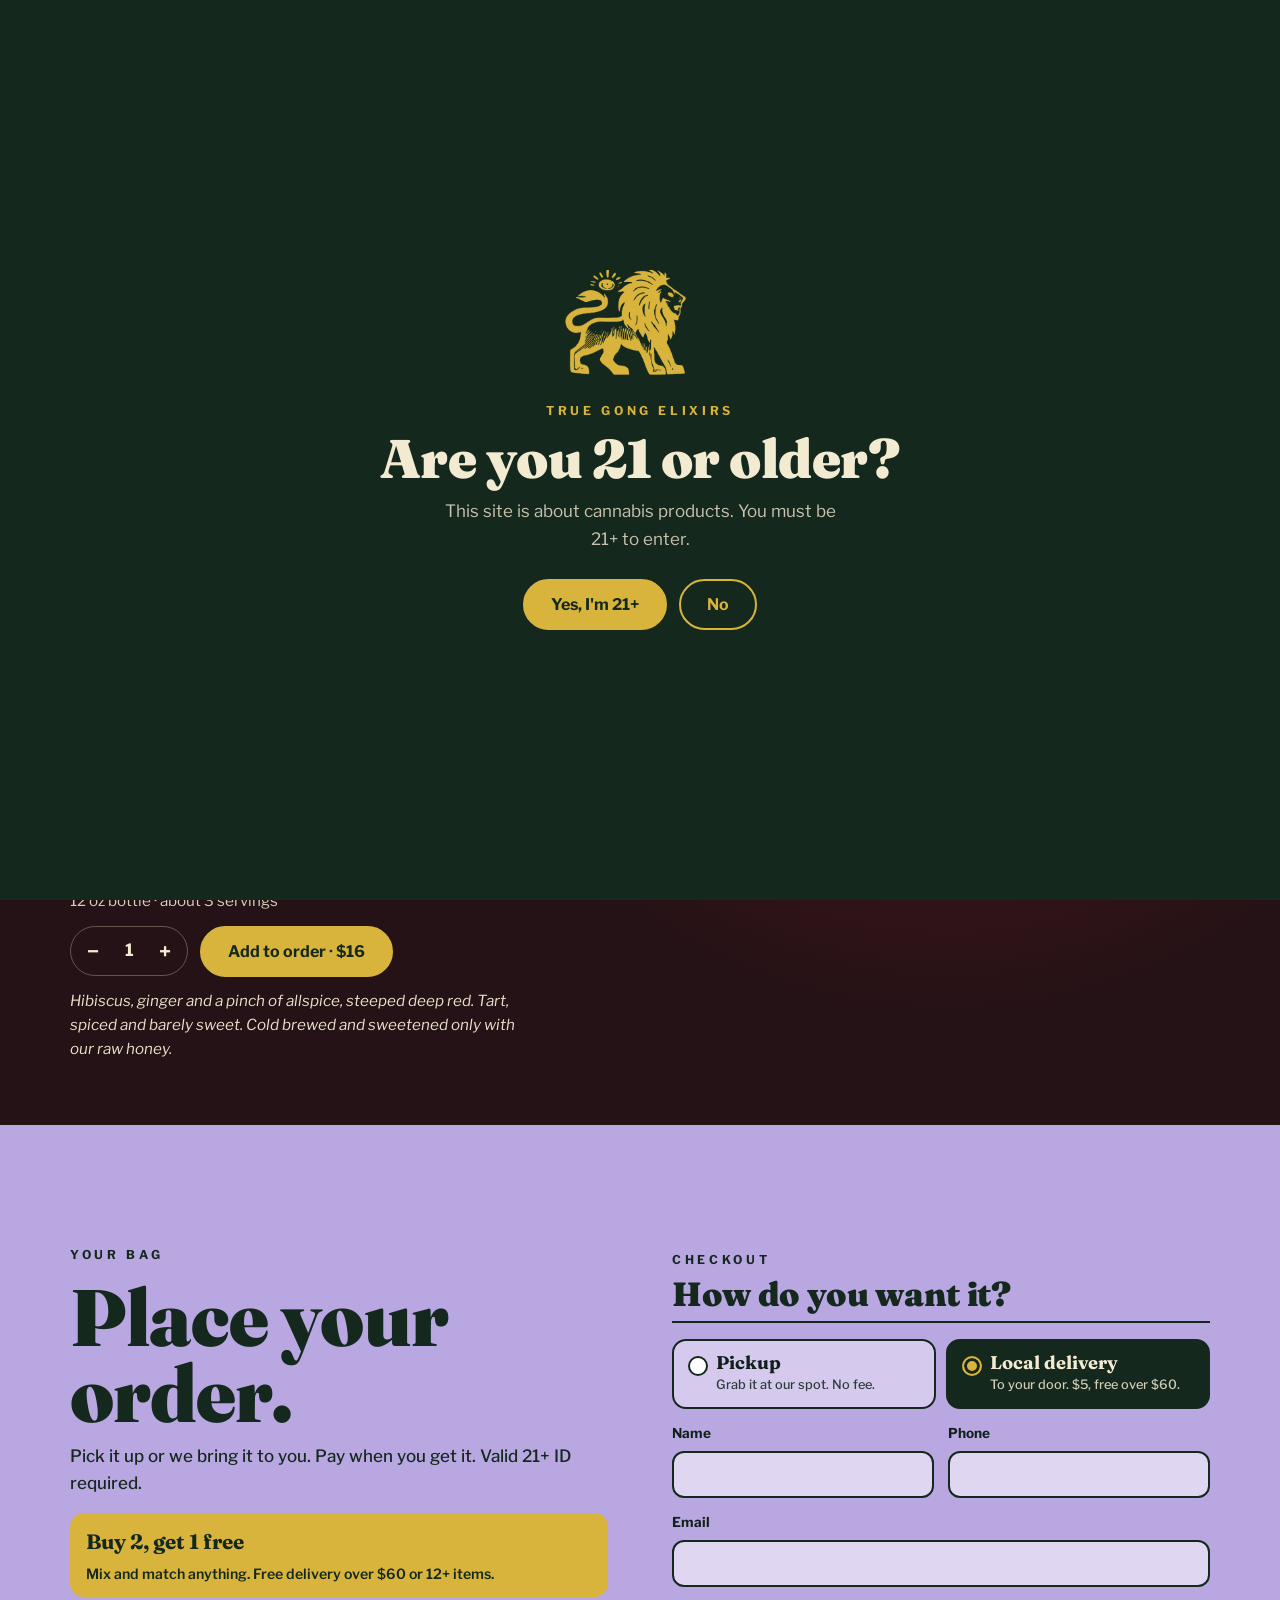
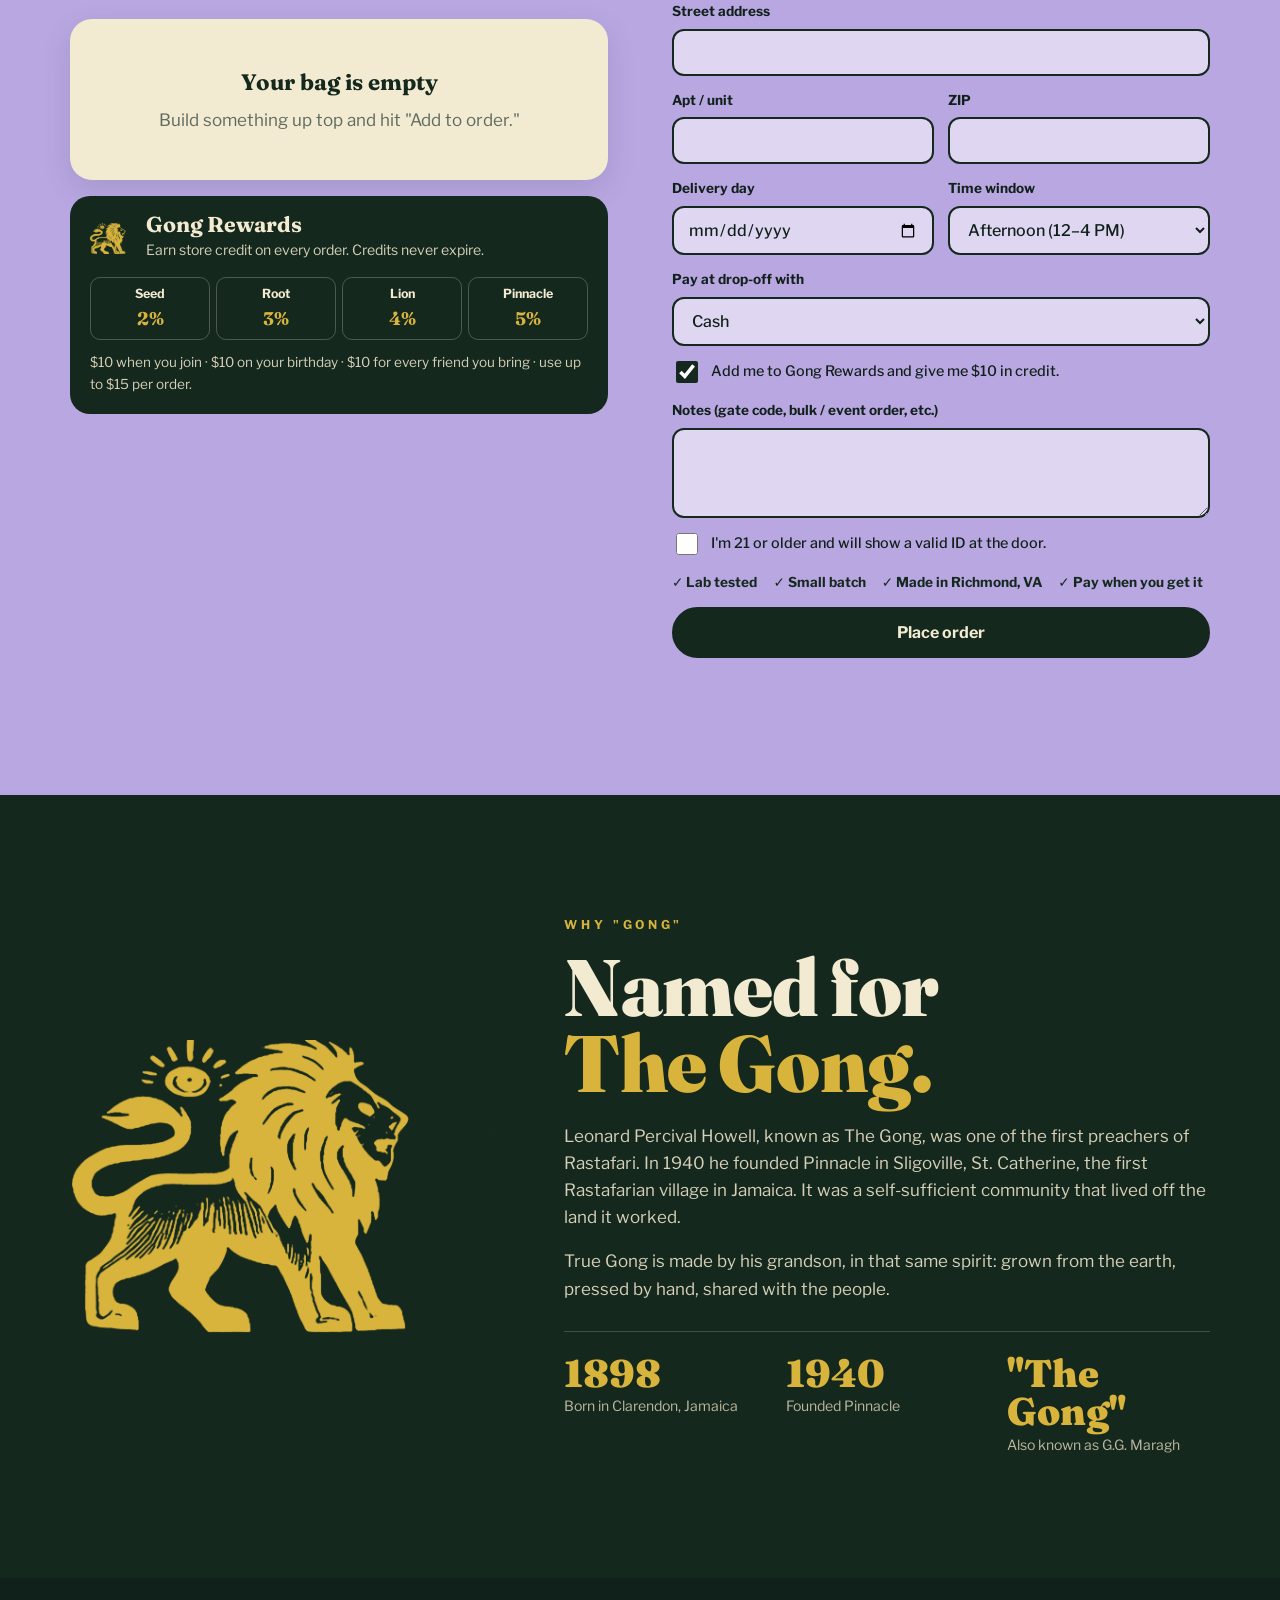
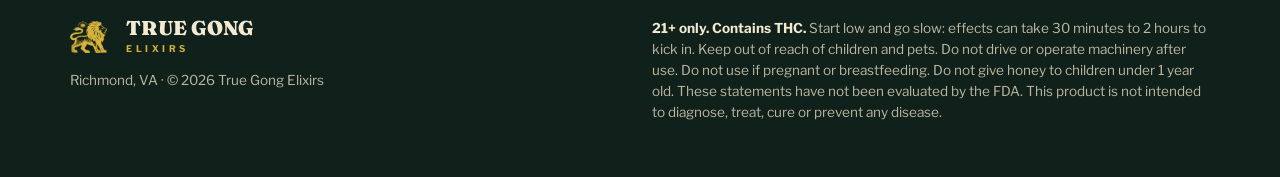
==== commit db6ee3c7: "True Gong: drinks become 5 low-sugar teas Co-Authored-By: Claude Opus 5.5 <noreply@anthropic.com> Cl" ====
--- a/truegong/index.html
+++ b/truegong/index.html
@@ -4,7 +4,7 @@
 <meta charset="utf-8">
 <meta name="viewport" content="width=device-width, initial-scale=1, viewport-fit=cover">
 <title>True Gong Elixirs</title>
-<meta name="description" content="True Gong Elixirs. Ital THC drinks and gummies, cold pressed and 100% natural. Made in Richmond, VA in honor of Leonard P. Howell, The Gong.">
+<meta name="description" content="True Gong Elixirs. Ital THC teas, gummies, hot sauce and raw honey. Low sugar, 100% natural. Made in Richmond, VA in honor of Leonard P. Howell, The Gong.">
 <meta name="theme-color" content="#14281d">
 <link rel="preconnect" href="https://fonts.googleapis.com">
 <link rel="preconnect" href="https://fonts.gstatic.com" crossorigin>
@@ -414,14 +414,14 @@
   <div class="hero" id="hero">
     <div class="wrap hero-in">
       <div>
-        <div class="caps" style="color:var(--mustard)">Ital THC · Cold pressed · Richmond, VA</div>
+        <div class="caps" style="color:var(--mustard)">Ital THC · Cold brewed · Richmond, VA</div>
         <h1 style="margin-top:14px">Pick your <em>pour.</em></h1>
-        <p class="lede">Clean, 100% natural drinks, gummies, hot sauce and raw honey. Pick your flavor and how far you want to float. We bring it to your door.</p>
+        <p class="lede">Low-sugar cold-brewed teas, gummies, hot sauce and raw honey. 100% natural. Pick your flavor and how far you want to float. We bring it to your door.</p>
 
         <div class="step">
           <span class="caps">1 · Pick your product</span>
           <div class="seg" role="group" aria-label="Product type">
-            <button type="button" id="t-drink" aria-pressed="true">Drinks</button>
+            <button type="button" id="t-drink" aria-pressed="true">Teas</button>
             <button type="button" id="t-gummy" aria-pressed="false">Gummies</button>
             <button type="button" id="t-sauce" aria-pressed="false">Sauces</button>
             <button type="button" id="t-honey" aria-pressed="false">Honey</button>
@@ -539,10 +539,11 @@
   /* ======== EDIT FLAVORS, DOSES + PRICES HERE ======== */
   var LINE={
     drink:[
-      {name:'Brazilian Lemonade',note:'Whole limes pressed skin and all, blended smooth and creamy. Tart up front, silky on the way down. The kind of cold that slows the whole day down.',c:'#efe3a6',lbl:'#d9b43c',bg:'#1e3a22'},
-      {name:'Matcha Gong',note:'Stone-ground matcha, cold pressed and smooth as velvet. Earthy, grassy, just a little sweet. The calm, bottled.',c:'#8fb53a',lbl:'#dccb4c',bg:'#1b3218'},
-      {name:'Blackberry Sage',note:'Ripe blackberries pressed deep purple with a whisper of garden sage. Dark, jammy and a little wild. Tastes like the last week of summer.',c:'#5a2f4a',lbl:'#d4b23c',bg:'#1e1520'},
-      {name:'Hibiscus Pomegranate',note:'Hibiscus steeped and pressed with ruby pomegranate. Bright, tart and red to the last drop. Sorrel\'s grown-up cousin.',c:'#8e1a24',lbl:'#b9a7e2',bg:'#241216'}
+      {name:'Sorrel Tea',note:'Hibiscus, ginger and a pinch of allspice, steeped deep red. Tart, spiced and barely sweet. Cold brewed and sweetened only with our raw honey.',c:'#8e1a24',lbl:'#d9b43c',bg:'#241216'},
+      {name:'Blue Hour',note:'Butterfly pea flower and lemongrass brew electric blue. Squeeze in the lime and watch it turn purple in your hand. Light, floral, barely sweet.',c:'#2f5fd0',lbl:'#b9a7e2',bg:'#121a33'},
+      {name:'Soursop Leaf',note:'Soursop leaf and lemongrass, the old-school Jamaican bush tea. Mild, earthy and smooth. Pure ital, sweetened only with our raw honey.',c:'#b9b26a',lbl:'#dccb4c',bg:'#1b2414'},
+      {name:'Moss Tonic',note:'Sea moss, fresh ginger and lime, cold blended silky smooth. Packed with minerals. The Caribbean wellness classic, bottled.',c:'#d8c391',lbl:'#b9a7e2',bg:'#1f2420'},
+      {name:'Moringa Mint',note:'Moringa, the miracle tree, with cool mint and lime. Rich in vitamins, crisp and green. Tastes like a deep breath.',c:'#7fb04a',lbl:'#dccb4c',bg:'#172612'}
     ],
     gummy:[
       {name:'Pineapple Ether',note:'Golden pineapple pressed into a soft, slow chew. Tropical and bright, light as a sea breeze.',c:'#f2cf3a',lbl:'#d9b43c',bg:'#22270f'},
@@ -573,10 +574,10 @@
     hibiscus:'<svg viewBox="0 0 100 60"><g transform="translate(50 32)"><g fill="#c2182b" stroke="#6a0c16" stroke-width="1.5"><path d="M0 0C-6-20 6-26 10-14z"/><path d="M0 0C14-10 24 0 14 8z" /><path d="M0 0C10 14 0 24-6 14z"/><path d="M0 0C-16 10-22-2-12-8z"/><path d="M0 0C-12-6-8-22 2-18z"/></g><circle r="4" fill="#5a0a14"/><path d="M0 0L6-16" stroke="#f2d35a" stroke-width="2"/><circle cx="6" cy="-16" r="2.5" fill="#f2d35a"/></g></svg>',
     rosemary:'<svg viewBox="0 0 100 60"><path d="M20 52C40 40 60 24 84 8" stroke="#5b4630" stroke-width="2.5" fill="none"/><g fill="#3e6b3a"><ellipse cx="28" cy="44" rx="7" ry="2.4" transform="rotate(-60 28 44)"/><ellipse cx="34" cy="46" rx="7" ry="2.4" transform="rotate(20 34 46)"/><ellipse cx="40" cy="36" rx="7" ry="2.4" transform="rotate(-60 40 36)"/><ellipse cx="46" cy="38" rx="7" ry="2.4" transform="rotate(20 46 38)"/><ellipse cx="52" cy="28" rx="7" ry="2.4" transform="rotate(-60 52 28)"/><ellipse cx="58" cy="30" rx="7" ry="2.4" transform="rotate(20 58 30)"/><ellipse cx="64" cy="20" rx="7" ry="2.4" transform="rotate(-60 64 20)"/><ellipse cx="70" cy="22" rx="7" ry="2.4" transform="rotate(20 70 22)"/><ellipse cx="78" cy="12" rx="6" ry="2.2" transform="rotate(-40 78 12)"/></g></svg>'
   };
-  var NOUN={drink:'drink',gummy:'gummies',sauce:'sauce',honey:'honey'};
+  var NOUN={drink:'tea',gummy:'gummies',sauce:'sauce',honey:'honey'};
   function title(type,f){return (type==='sauce'||type==='honey')?(new RegExp(NOUN[type],'i').test(f.name)?f.name:f.name+' '+NOUN[type]):f.name+' '+NOUN[type];}
   var DOSES=[
-    {name:'Chill',mg:25,lvl:1,price:{drink:16,gummy:14,sauce:15,honey:16},honey:'4 oz jar · about 1 mg per teaspoon',drink:'About 3 servings per bottle',gummy:'5 gummies · 5 mg each',sauce:'5 oz bottle · about 1 mg per teaspoon',vibe:'Easy body, clear head. The perfect first pour.'},
+    {name:'Chill',mg:25,lvl:1,price:{drink:16,gummy:14,sauce:15,honey:16},honey:'4 oz jar · about 1 mg per teaspoon',drink:'12 oz bottle · about 3 servings',gummy:'5 gummies · 5 mg each',sauce:'5 oz bottle · about 1 mg per teaspoon',vibe:'Easy body, clear head. The perfect first pour.'},
     {name:'Floating',mg:50,lvl:2,price:{drink:24,gummy:20,sauce:21,honey:22},honey:'4 oz jar · about 2 mg per teaspoon',drink:'5 servings per bottle · 10 mg each',gummy:'10 gummies · 5 mg each',sauce:'5 oz bottle · about 2 mg per teaspoon',vibe:'Feet up, music louder, worries quieter.'},
     {name:"I'll be back tomorrow",mg:100,lvl:3,price:{drink:34,gummy:30,sauce:30,honey:32},honey:'4 oz jar · about 4 mg per teaspoon',drink:'10 servings per bottle · 10 mg each',gummy:'10 gummies · 10 mg each',sauce:'5 oz bottle · about 3 mg per teaspoon',vibe:'Clear your schedule. See you in the morning.'}
   ];
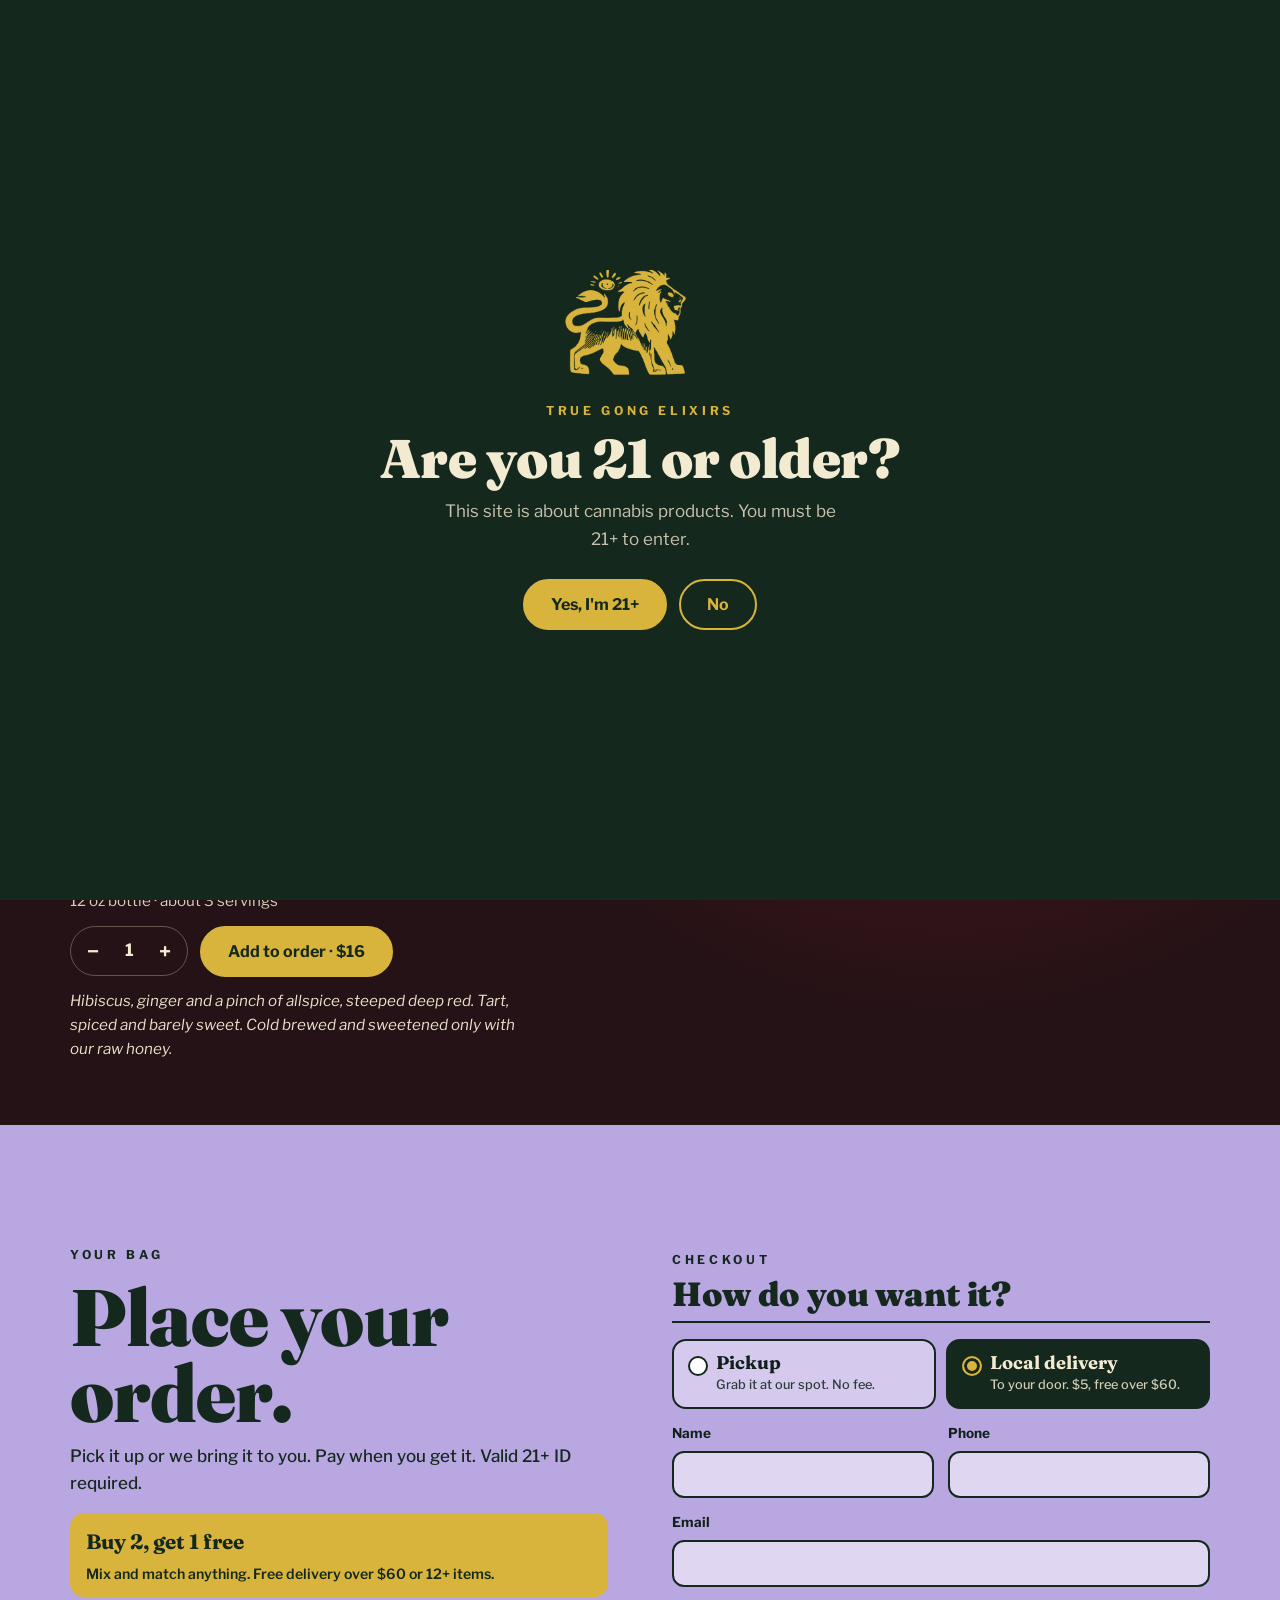
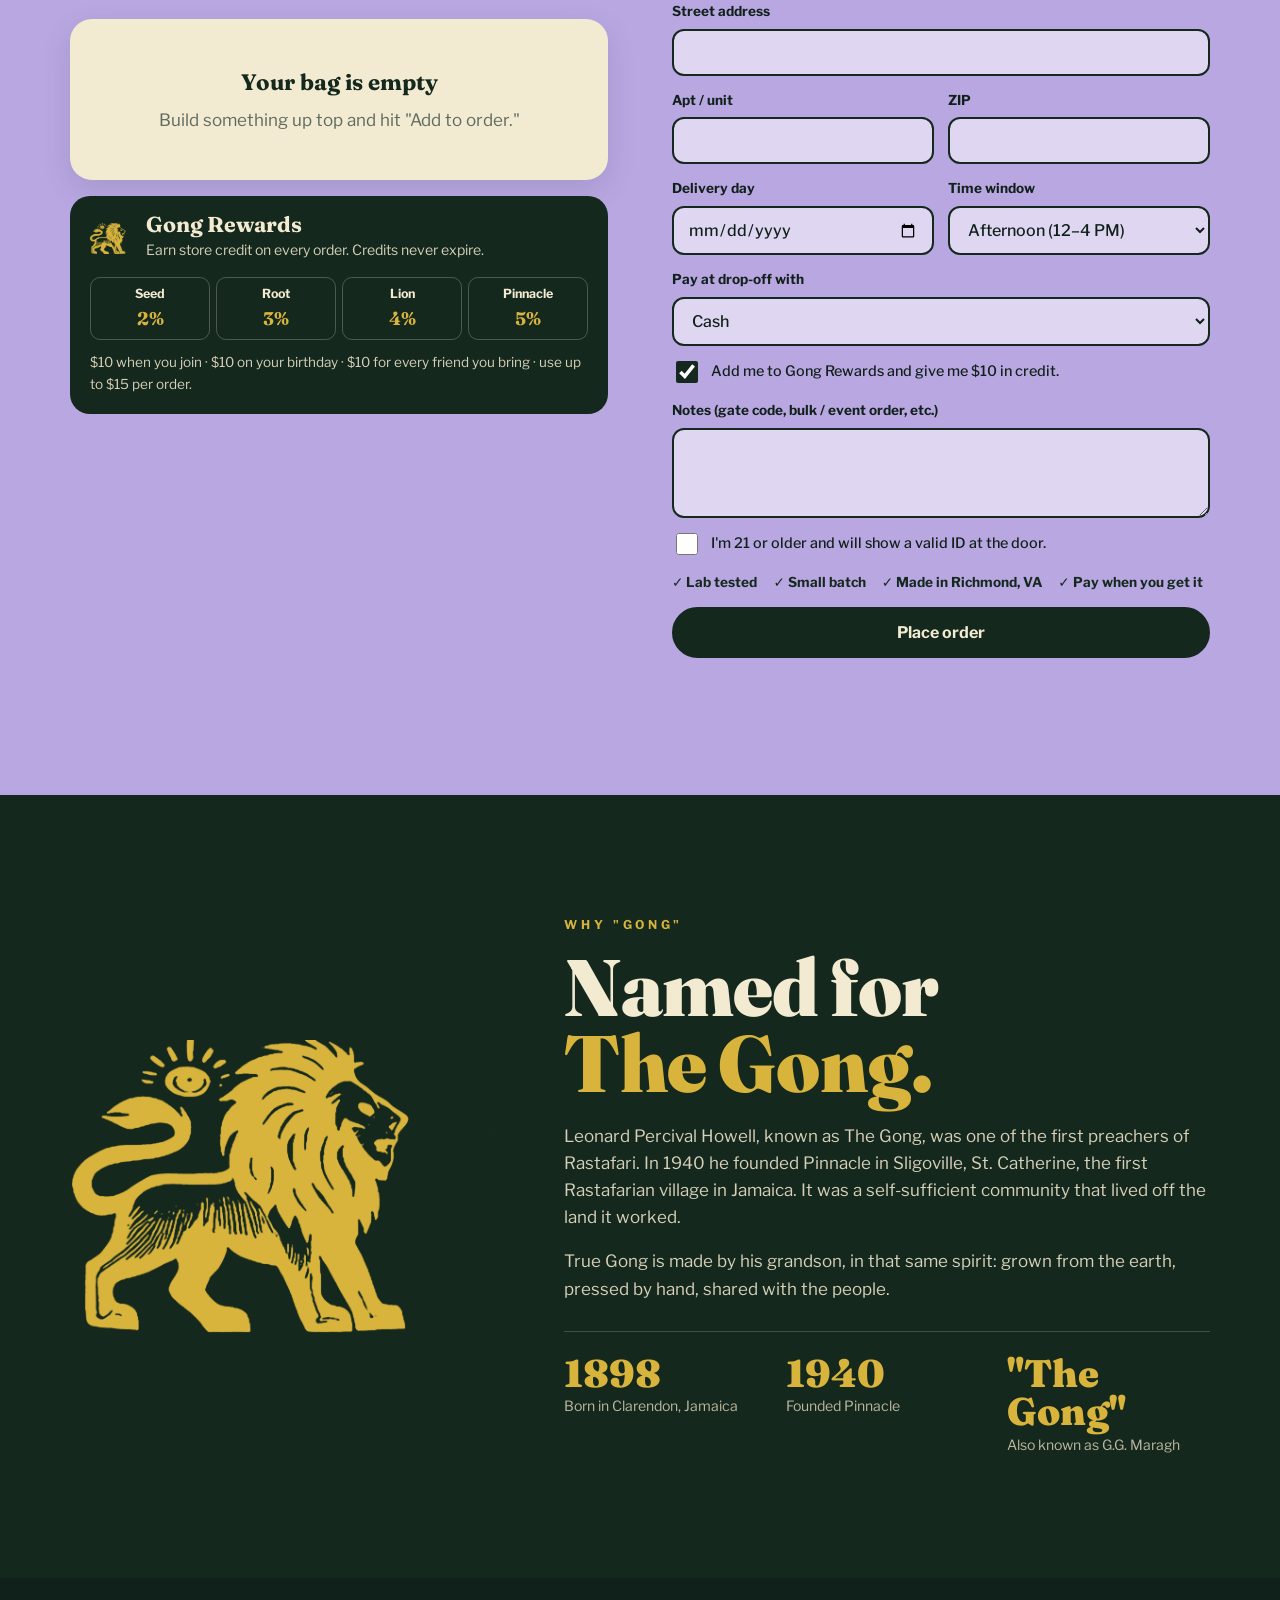
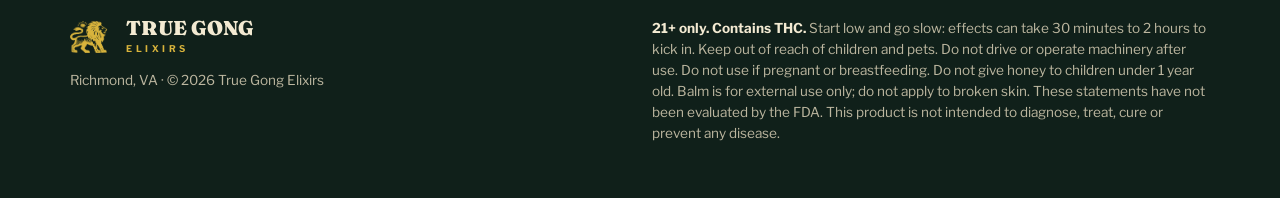
==== commit b1a67bff: "True Gong: swap gummies for THC body balm Co-Authored-By: Claude Opus 5.5 <noreply@anthropic.com> Cl" ====
--- a/truegong/index.html
+++ b/truegong/index.html
@@ -4,7 +4,7 @@
 <meta charset="utf-8">
 <meta name="viewport" content="width=device-width, initial-scale=1, viewport-fit=cover">
 <title>True Gong Elixirs</title>
-<meta name="description" content="True Gong Elixirs. Ital THC teas, gummies, hot sauce and raw honey. Low sugar, 100% natural. Made in Richmond, VA in honor of Leonard P. Howell, The Gong.">
+<meta name="description" content="True Gong Elixirs. Ital THC teas, body balm, hot sauce and raw honey. Low sugar, 100% natural. Made in Richmond, VA in honor of Leonard P. Howell, The Gong.">
 <meta name="theme-color" content="#14281d">
 <link rel="preconnect" href="https://fonts.googleapis.com">
 <link rel="preconnect" href="https://fonts.gstatic.com" crossorigin>
@@ -56,6 +56,14 @@
       linear-gradient(180deg,rgba(255,255,255,.18),rgba(0,0,0,.18)),var(--gum);
       box-shadow:inset 0 -.4em .6em rgba(0,0,0,.18),0 .6em .9em rgba(0,0,0,.28);transition:background-color .5s}
   .gum:nth-child(1){transform:rotate(-10deg) translateY(-.2em)} .gum:nth-child(2){transform:translateY(-.9em);width:6.2em;height:5.8em} .gum:nth-child(3){transform:rotate(9deg)}
+  /* balm tin (top view) */
+  .tin{position:relative;width:24em;height:24em;border-radius:50%;filter:drop-shadow(0 1.4em 1.6em rgba(0,0,0,.4));background:
+      radial-gradient(circle at 34% 28%,rgba(255,255,255,.75),transparent 34%),
+      conic-gradient(from 200deg,#8d8d86,#e9e8e1,#9b9a92,#f4f3ec,#7f7e77,#d9d8d0,#8d8d86)}
+  .tin::before{content:"";position:absolute;inset:.9em;border-radius:50%;background:conic-gradient(from 20deg,#a9a8a0,#efeee7,#8f8e87,#e2e1d9,#a9a8a0);box-shadow:inset 0 .2em .4em rgba(0,0,0,.35)}
+  .tin .lbl{inset:2.2em;border-radius:50%;padding:2.6em 2em;box-shadow:inset 0 0 0 .35em rgba(0,0,0,.12),0 .1em .3em rgba(0,0,0,.25)}
+  .tin .lbl .tg{font-size:2.5em} .tin .lbl .ex{font-size:.7em} .tin .lbl .lion{width:5.2em;margin:.25em 0} .tin .lbl .fl{font-size:1.25em} .tin .lbl .mg{font-size:.78em;width:70%}
+  .tin .shine{position:absolute;inset:2.2em;border-radius:50%;background:linear-gradient(135deg,rgba(255,255,255,.28),transparent 40%);pointer-events:none}
   /* woozy hot sauce bottle */
   .woz{position:relative;width:12em;height:31em;filter:drop-shadow(0 1.4em 1.6em rgba(0,0,0,.35))}
   .woz .cap{position:absolute;left:4em;right:4em;top:0;height:3.4em;border-radius:.6em .6em .2em .2em;background:repeating-linear-gradient(90deg,#141414 0 .3em,#2b2b2b .3em .46em)}
@@ -416,13 +424,13 @@
       <div>
         <div class="caps" style="color:var(--mustard)">Ital THC · Cold brewed · Richmond, VA</div>
         <h1 style="margin-top:14px">Pick your <em>pour.</em></h1>
-        <p class="lede">Low-sugar cold-brewed teas, gummies, hot sauce and raw honey. 100% natural. Pick your flavor and how far you want to float. We bring it to your door.</p>
+        <p class="lede">Low-sugar cold-brewed teas, body balm, hot sauce and raw honey. 100% natural. Pick your flavor and how far you want to float. We bring it to your door.</p>
 
         <div class="step">
           <span class="caps">1 · Pick your product</span>
           <div class="seg" role="group" aria-label="Product type">
             <button type="button" id="t-drink" aria-pressed="true">Teas</button>
-            <button type="button" id="t-gummy" aria-pressed="false">Gummies</button>
+            <button type="button" id="t-gummy" aria-pressed="false">Balm</button>
             <button type="button" id="t-sauce" aria-pressed="false">Sauces</button>
             <button type="button" id="t-honey" aria-pressed="false">Honey</button>
           </div>
@@ -530,7 +538,7 @@
       <a class="mark" href="./"><span class="lion" aria-hidden="true"></span><span><b>TRUE GONG</b><small>ELIXIRS</small></span></a>
       <p style="margin-top:14px">Richmond, VA · © <span id="yr">2026</span> True Gong Elixirs</p>
     </div>
-    <p class="legal"><b>21+ only. Contains THC.</b> Start low and go slow: effects can take 30 minutes to 2 hours to kick in. Keep out of reach of children and pets. Do not drive or operate machinery after use. Do not use if pregnant or breastfeeding. Do not give honey to children under 1 year old. These statements have not been evaluated by the FDA. This product is not intended to diagnose, treat, cure or prevent any disease.</p>
+    <p class="legal"><b>21+ only. Contains THC.</b> Start low and go slow: effects can take 30 minutes to 2 hours to kick in. Keep out of reach of children and pets. Do not drive or operate machinery after use. Do not use if pregnant or breastfeeding. Do not give honey to children under 1 year old. Balm is for external use only; do not apply to broken skin. These statements have not been evaluated by the FDA. This product is not intended to diagnose, treat, cure or prevent any disease.</p>
   </div>
 </footer>
 
@@ -546,10 +554,10 @@
       {name:'Moringa Mint',note:'Moringa, the miracle tree, with cool mint and lime. Rich in vitamins, crisp and green. Tastes like a deep breath.',c:'#7fb04a',lbl:'#dccb4c',bg:'#172612'}
     ],
     gummy:[
-      {name:'Pineapple Ether',note:'Golden pineapple pressed into a soft, slow chew. Tropical and bright, light as a sea breeze.',c:'#f2cf3a',lbl:'#d9b43c',bg:'#22270f'},
-      {name:'Mango Basil',note:'Sun-ripe mango with a clean snap of fresh basil. Sweet, green and gone too fast.',c:'#f29a1c',lbl:'#e5c534',bg:'#2a1f0c'},
-      {name:'Matcha Blueberry',note:'Earthy matcha folded into wild blueberry. Deep, mellow and made for a slow evening.',c:'#5e5bb0',lbl:'#b9a7e2',bg:'#1c1d2e'},
-      {name:'Field Melon',note:'Fresh-cut watermelon, juicy and clean. Tastes like a cookout in the shade.',c:'#e2453a',lbl:'#d9b43c',bg:'#2a1a15'}
+      {name:'Ginger Fire',note:'Fresh ginger and a touch of cayenne whipped into shea butter. Rub it in and feel the warmth roll through tight shoulders, sore knees and worked backs. Made for after the gym, the job site, the long day.',c:'#d9761c',lbl:'#d9b43c',bg:'#2a150a'},
+      {name:'Eucalyptus Mint',note:'Eucalyptus and peppermint in a cool, clean melt. Hits like a cold breeze on hot muscles. Neck, temples, feet, wherever you carry it.',c:'#5fa38a',lbl:'#dccb4c',bg:'#10241e'},
+      {name:'Lavender Night',note:'Lavender and chamomile in a soft, slow balm. Work it into your hands, feet and shoulders before bed and let the day go.',c:'#8f6cc9',lbl:'#b9a7e2',bg:'#1f1a2a'},
+      {name:'Golden Root',note:'Turmeric, black pepper and coconut oil, the old healing gold. Warm, earthy and deep. Joints, hands, everything that aches when it rains.',c:'#e2a72e',lbl:'#d9b43c',bg:'#2a2109'}
     ],
     sauce:[
       {name:'Jerk Sauce',note:'Allspice, thyme, scallion and scotch bonnet, done the way it\'s done back home. Smoky, sweet and deep. Brush it, dip it, pour it on everything.',heat:3,c:'#5a2414',lbl:'#d9b43c',bg:'#24130c'},
@@ -574,12 +582,12 @@
     hibiscus:'<svg viewBox="0 0 100 60"><g transform="translate(50 32)"><g fill="#c2182b" stroke="#6a0c16" stroke-width="1.5"><path d="M0 0C-6-20 6-26 10-14z"/><path d="M0 0C14-10 24 0 14 8z" /><path d="M0 0C10 14 0 24-6 14z"/><path d="M0 0C-16 10-22-2-12-8z"/><path d="M0 0C-12-6-8-22 2-18z"/></g><circle r="4" fill="#5a0a14"/><path d="M0 0L6-16" stroke="#f2d35a" stroke-width="2"/><circle cx="6" cy="-16" r="2.5" fill="#f2d35a"/></g></svg>',
     rosemary:'<svg viewBox="0 0 100 60"><path d="M20 52C40 40 60 24 84 8" stroke="#5b4630" stroke-width="2.5" fill="none"/><g fill="#3e6b3a"><ellipse cx="28" cy="44" rx="7" ry="2.4" transform="rotate(-60 28 44)"/><ellipse cx="34" cy="46" rx="7" ry="2.4" transform="rotate(20 34 46)"/><ellipse cx="40" cy="36" rx="7" ry="2.4" transform="rotate(-60 40 36)"/><ellipse cx="46" cy="38" rx="7" ry="2.4" transform="rotate(20 46 38)"/><ellipse cx="52" cy="28" rx="7" ry="2.4" transform="rotate(-60 52 28)"/><ellipse cx="58" cy="30" rx="7" ry="2.4" transform="rotate(20 58 30)"/><ellipse cx="64" cy="20" rx="7" ry="2.4" transform="rotate(-60 64 20)"/><ellipse cx="70" cy="22" rx="7" ry="2.4" transform="rotate(20 70 22)"/><ellipse cx="78" cy="12" rx="6" ry="2.2" transform="rotate(-40 78 12)"/></g></svg>'
   };
-  var NOUN={drink:'tea',gummy:'gummies',sauce:'sauce',honey:'honey'};
+  var NOUN={drink:'tea',gummy:'balm',sauce:'sauce',honey:'honey'};
   function title(type,f){return (type==='sauce'||type==='honey')?(new RegExp(NOUN[type],'i').test(f.name)?f.name:f.name+' '+NOUN[type]):f.name+' '+NOUN[type];}
   var DOSES=[
-    {name:'Chill',mg:25,lvl:1,price:{drink:16,gummy:14,sauce:15,honey:16},honey:'4 oz jar · about 1 mg per teaspoon',drink:'12 oz bottle · about 3 servings',gummy:'5 gummies · 5 mg each',sauce:'5 oz bottle · about 1 mg per teaspoon',vibe:'Easy body, clear head. The perfect first pour.'},
-    {name:'Floating',mg:50,lvl:2,price:{drink:24,gummy:20,sauce:21,honey:22},honey:'4 oz jar · about 2 mg per teaspoon',drink:'5 servings per bottle · 10 mg each',gummy:'10 gummies · 5 mg each',sauce:'5 oz bottle · about 2 mg per teaspoon',vibe:'Feet up, music louder, worries quieter.'},
-    {name:"I'll be back tomorrow",mg:100,lvl:3,price:{drink:34,gummy:30,sauce:30,honey:32},honey:'4 oz jar · about 4 mg per teaspoon',drink:'10 servings per bottle · 10 mg each',gummy:'10 gummies · 10 mg each',sauce:'5 oz bottle · about 3 mg per teaspoon',vibe:'Clear your schedule. See you in the morning.'}
+    {name:'Chill',mg:25,lvl:1,price:{drink:16,gummy:18,sauce:15,honey:16},honey:'4 oz jar · about 1 mg per teaspoon',drink:'12 oz bottle · about 3 servings',gummy:'2 oz tin · rub in as needed · topical, no high',sauce:'5 oz bottle · about 1 mg per teaspoon',vibe:'Easy body, clear head. The perfect first pour.'},
+    {name:'Floating',mg:50,lvl:2,price:{drink:24,gummy:26,sauce:21,honey:22},honey:'4 oz jar · about 2 mg per teaspoon',drink:'5 servings per bottle · 10 mg each',gummy:'2 oz tin · rub in as needed · topical, no high',sauce:'5 oz bottle · about 2 mg per teaspoon',vibe:'Feet up, music louder, worries quieter.'},
+    {name:"I'll be back tomorrow",mg:100,lvl:3,price:{drink:34,gummy:36,sauce:30,honey:32},honey:'4 oz jar · about 4 mg per teaspoon',drink:'10 servings per bottle · 10 mg each',gummy:'2 oz tin · extra strength · topical, no high',sauce:'5 oz bottle · about 3 mg per teaspoon',vibe:'Clear your schedule. See you in the morning.'}
   ];
   var DELIVERY=5, FREE_DELIVERY_OVER=60, FREE_DELIVERY_ITEMS=12, MINIMUM=25, EVERY_NTH_FREE=3;
   var BASE_CASHBACK=0.02, FIRST_ORDER_BONUS=5, SIGNUP_BONUS=10;
@@ -606,7 +614,7 @@
       ? '<div class="jar"><div class="body"></div><div class="rim"></div><div class="lid"></div><div class="deco">'+(DECO[f.deco]||'')+'</div>'+label(mg)+'</div>'
       : type==='sauce'
       ? '<div class="woz"><div class="neck"></div><div class="body"></div><div class="cap"></div><div class="band"></div>'+label(mg)+'</div>'
-      : '<div class="pch"><div class="body"></div><div class="zip"></div>'+label(mg)+'</div><div class="gums"><span class="gum"></span><span class="gum"></span><span class="gum"></span></div>';
+      : '<div class="tin">'+label(mg)+'<div class="shine"></div></div>';
     el.querySelector('.fl').textContent=f.name;
   }
 
